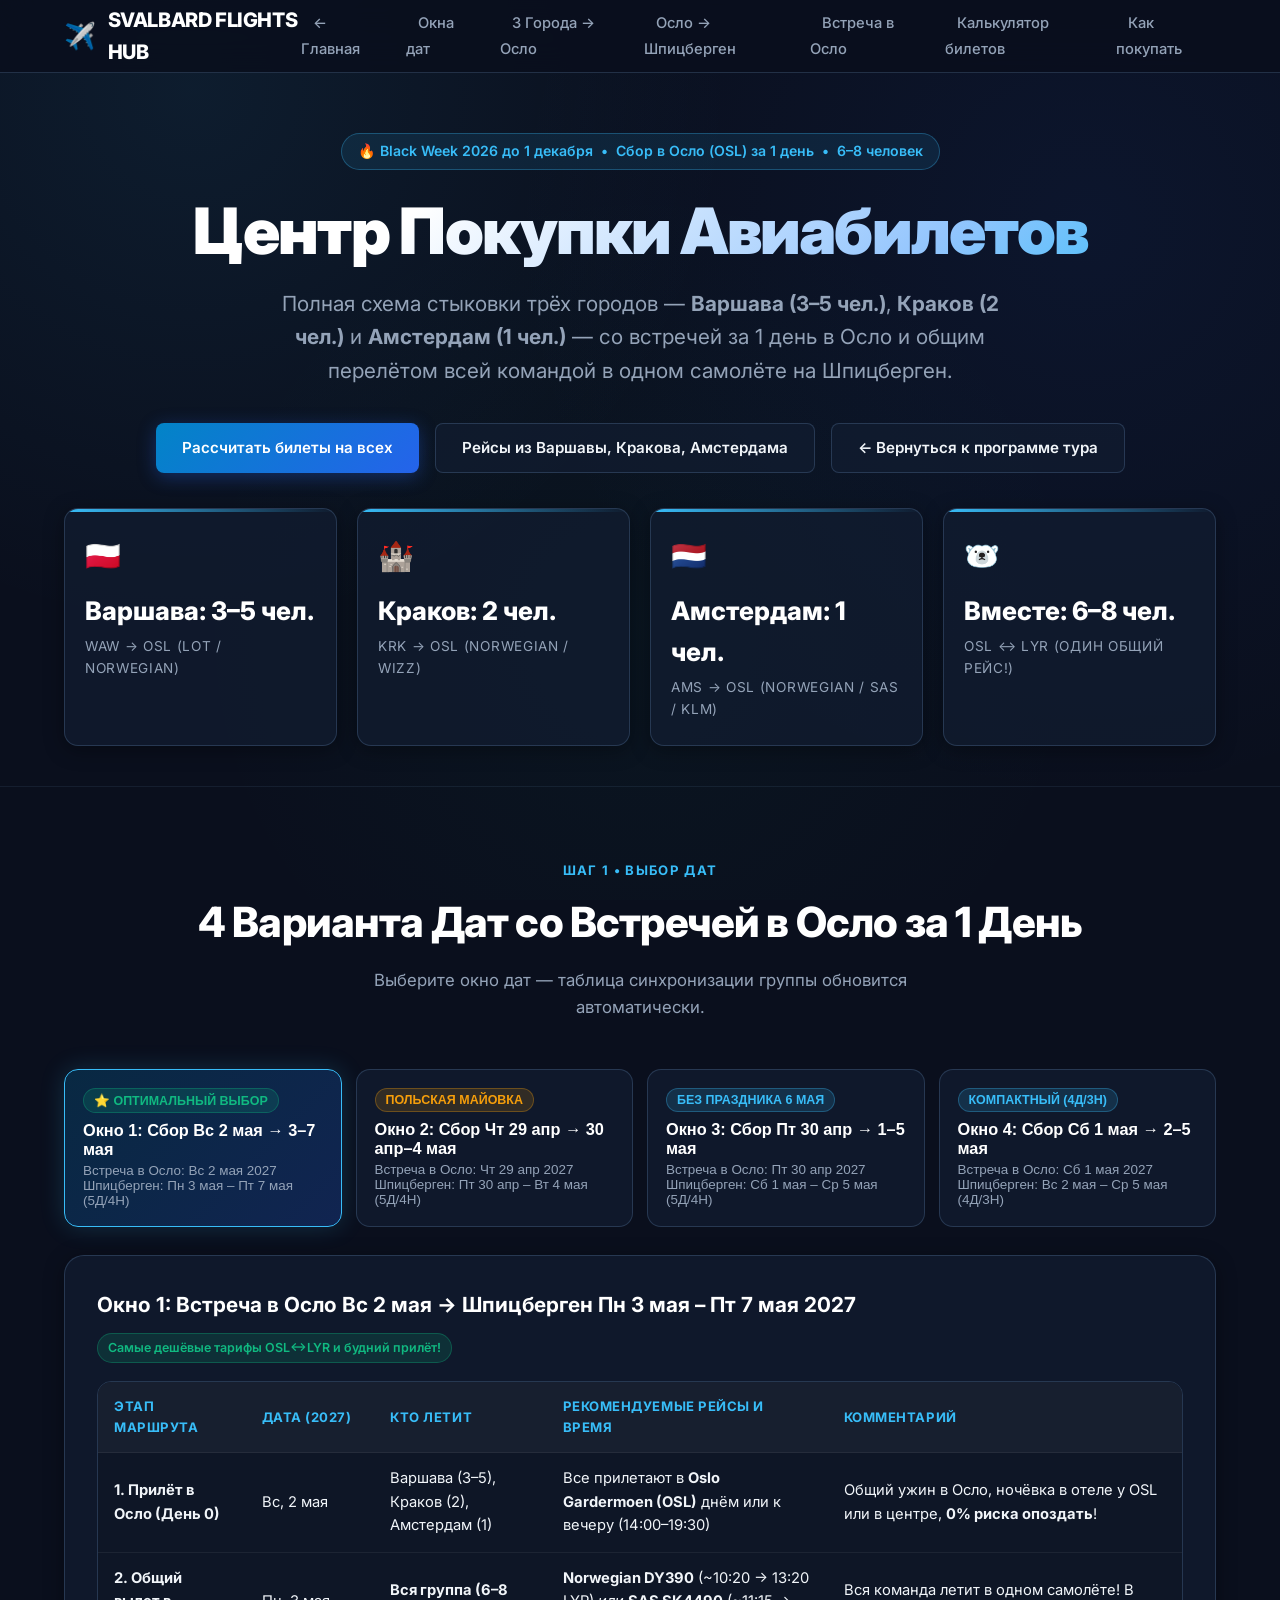
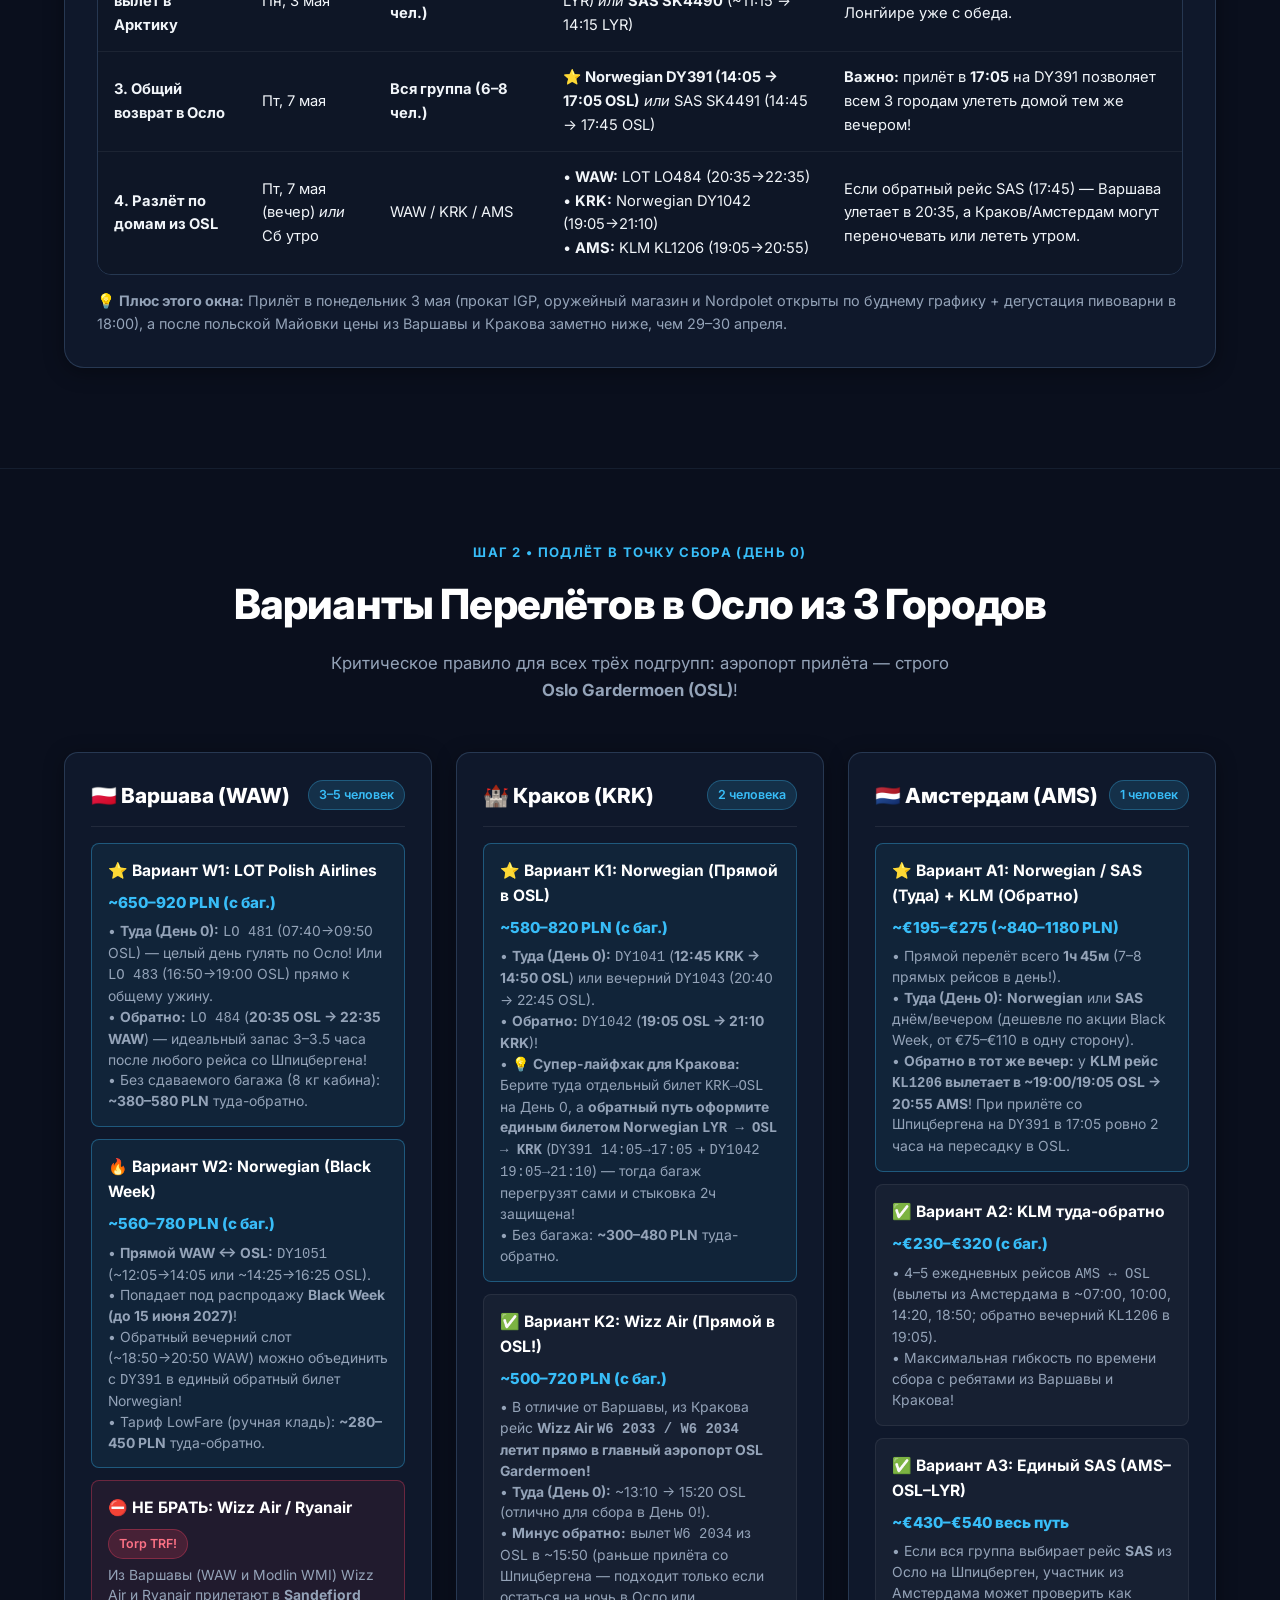
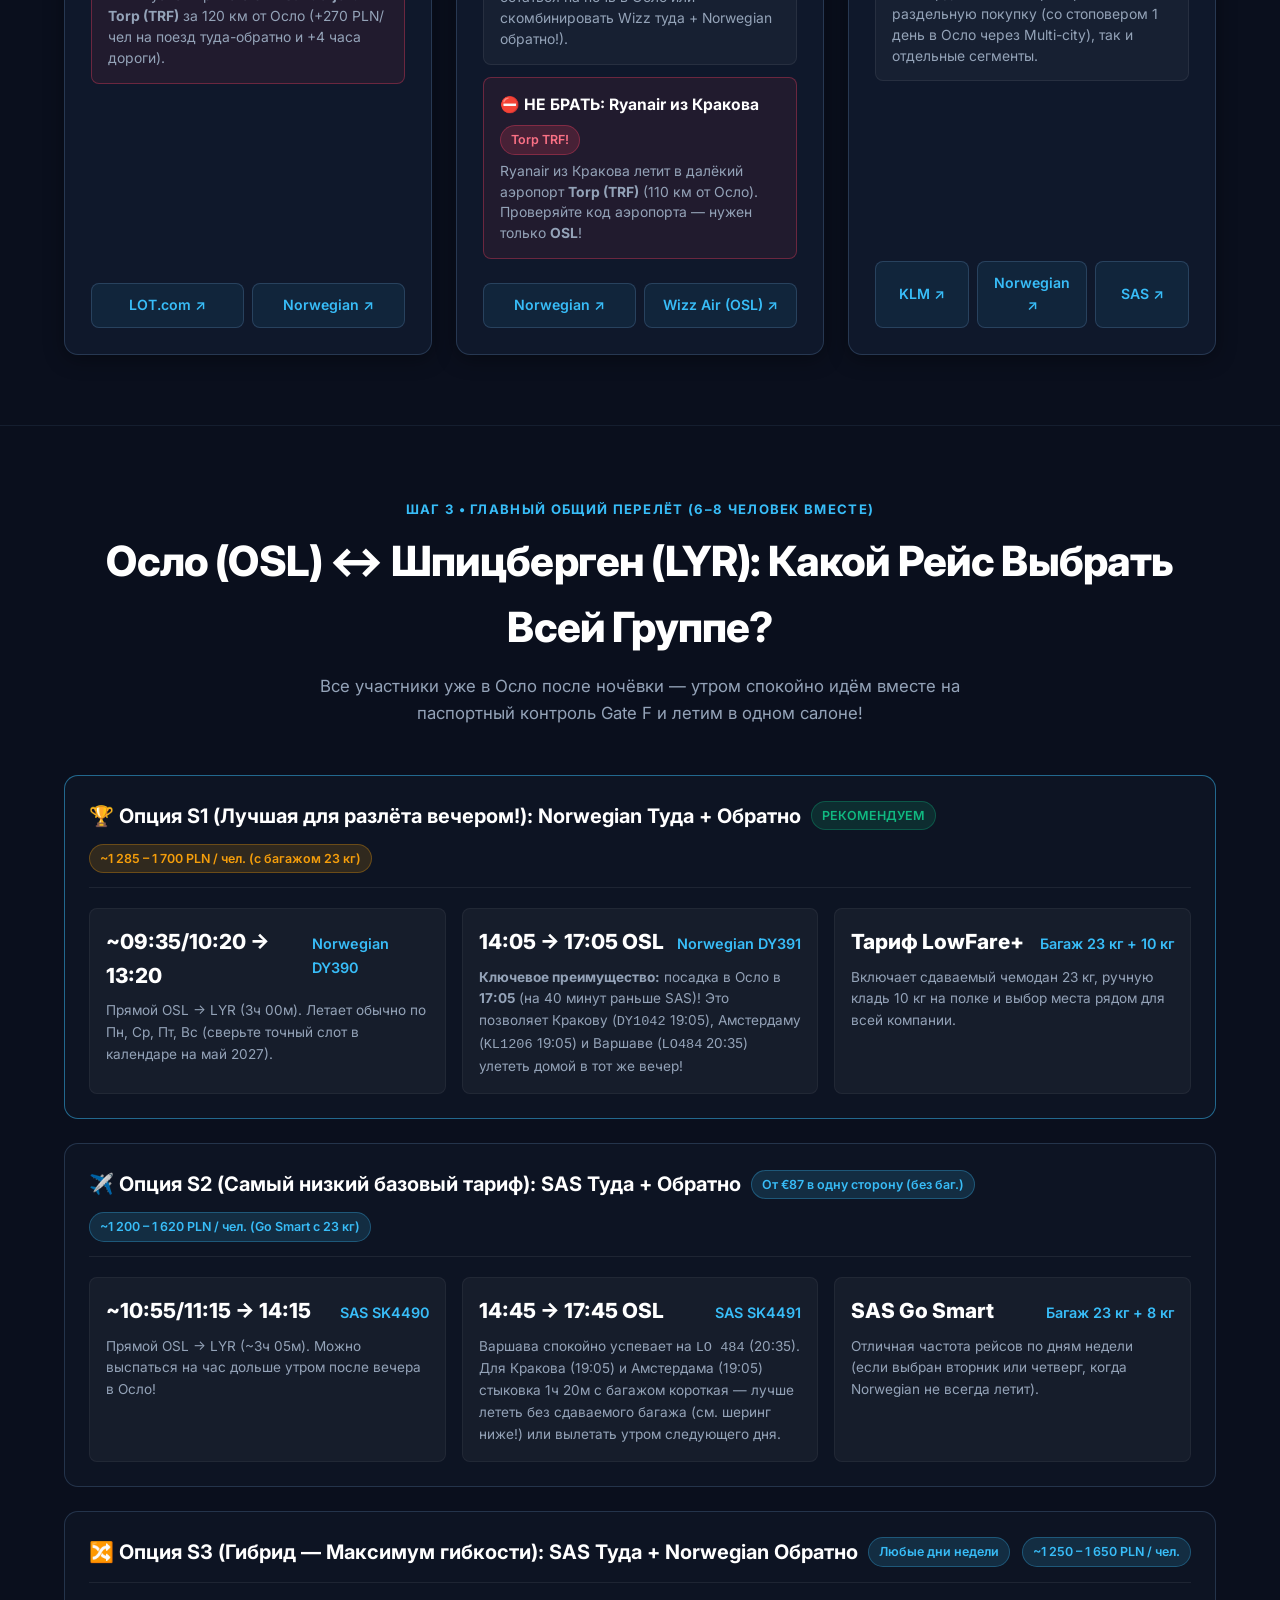
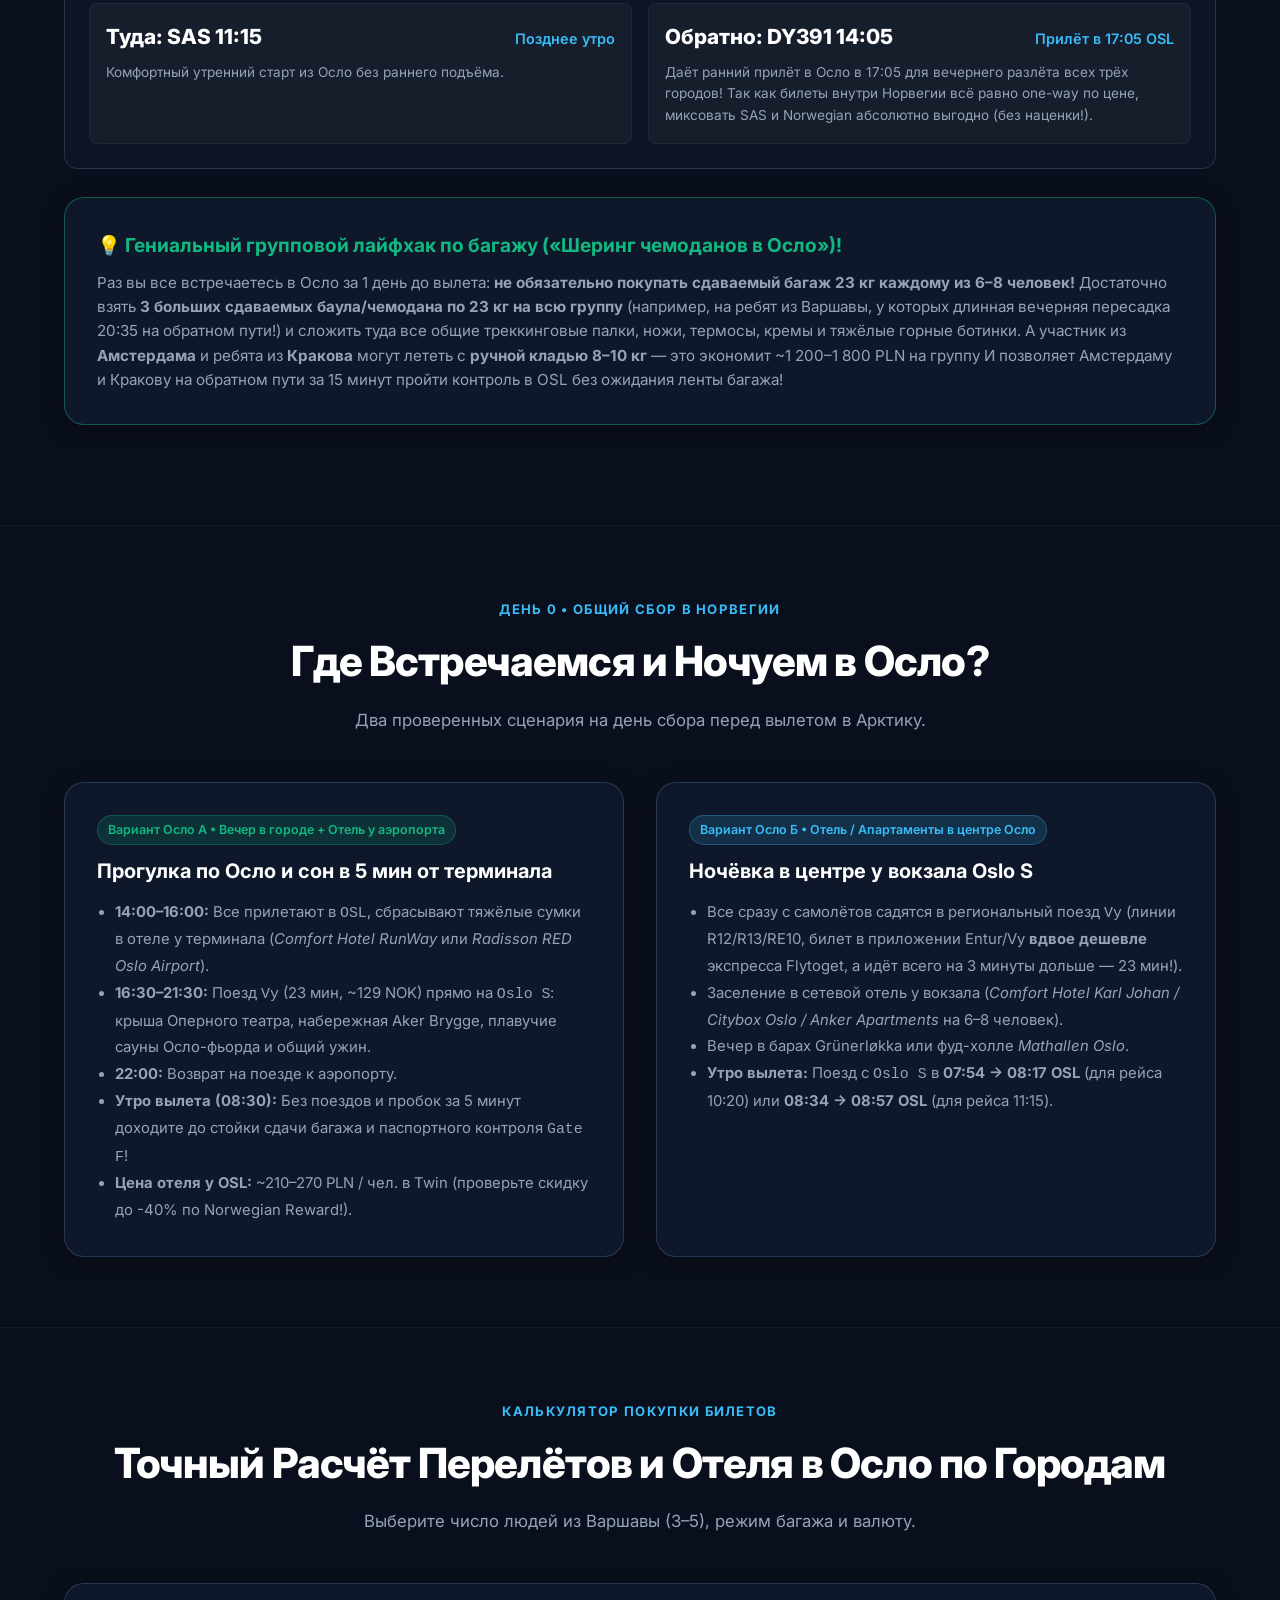
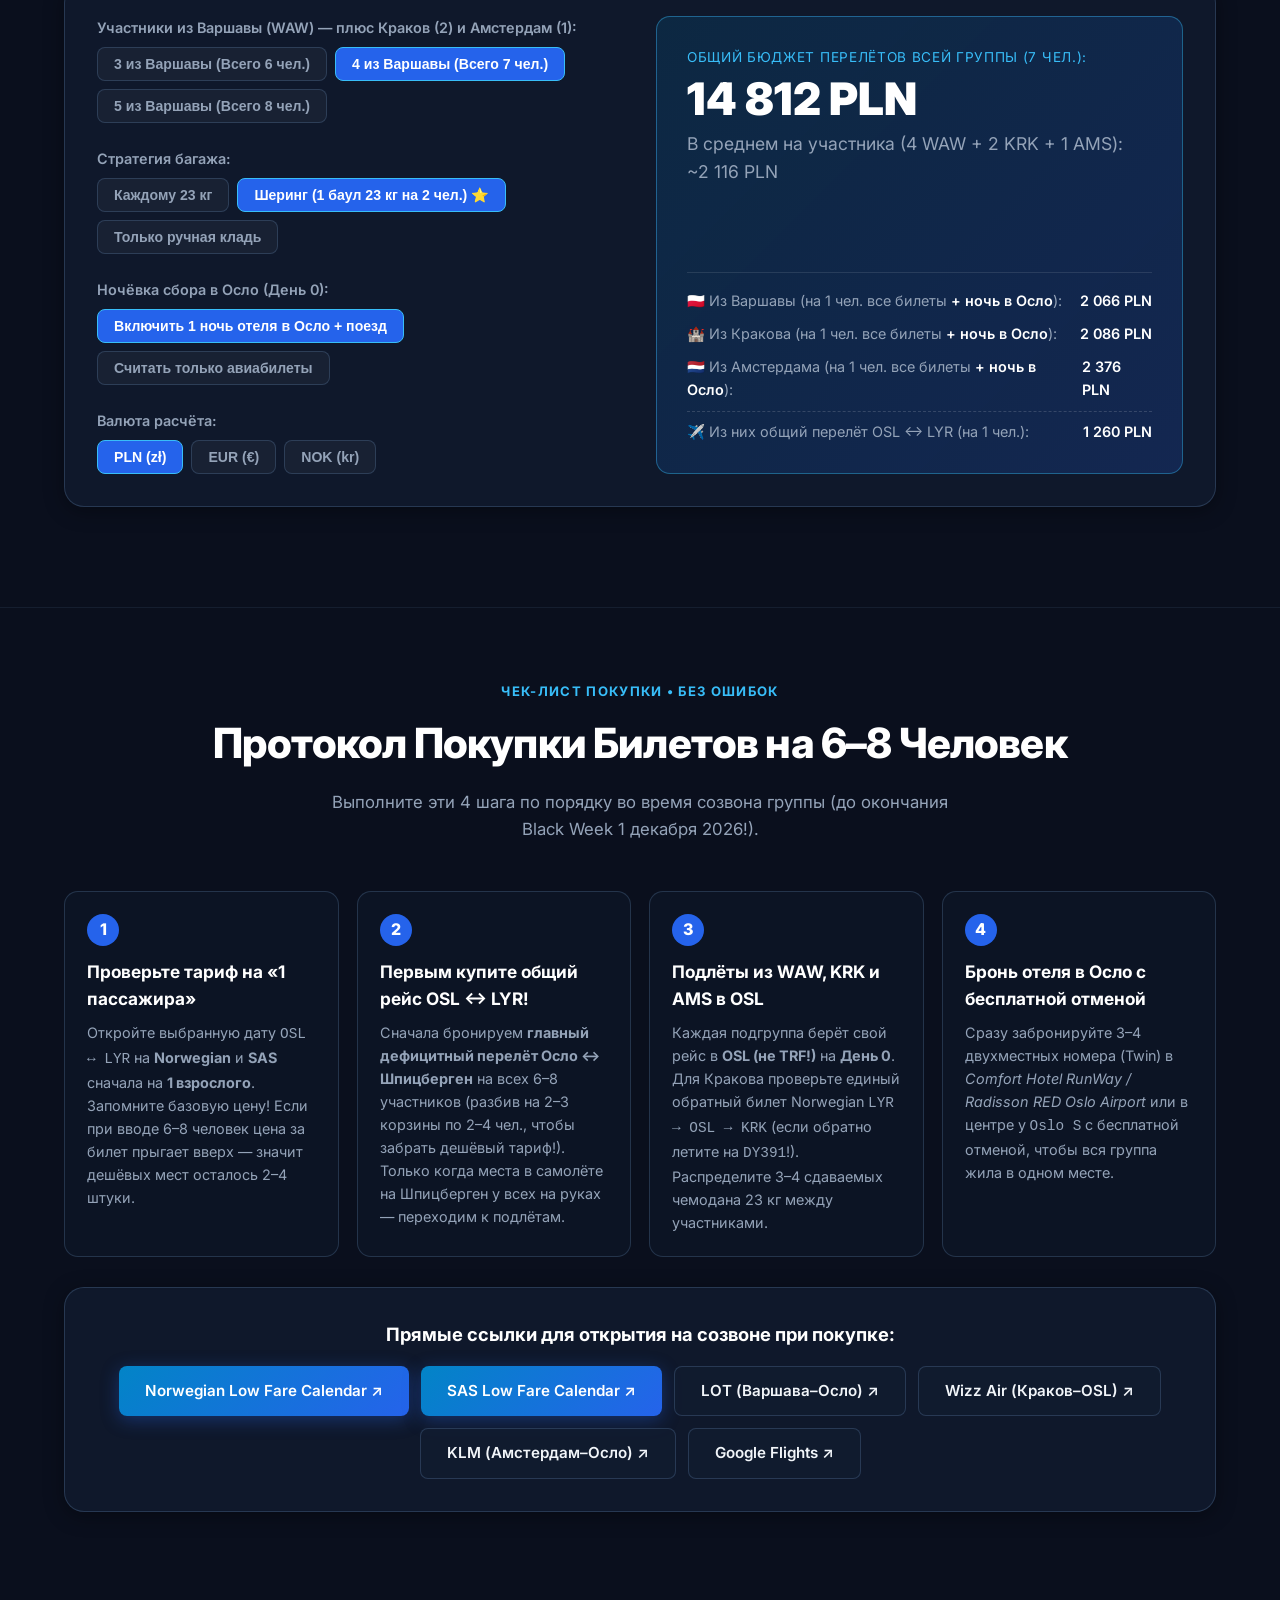
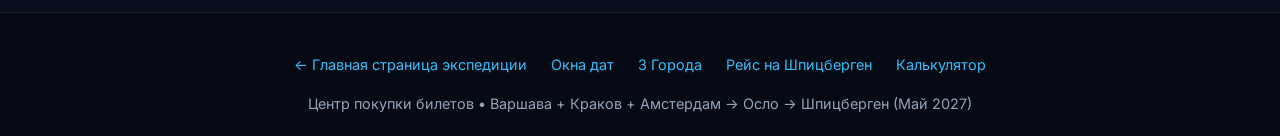
==== flights.html @ a1d251ab "feat: create dedicated flights.html booking hub for WAW (3-5), KRK (2), AMS (1) meeting in Oslo 1 da" ====
<!DOCTYPE html>
<html lang="ru">
<head>
  <meta charset="UTF-8">
  <meta name="viewport" content="width=device-width, initial-scale=1.0">
  <title>Покупка Авиабилетов: Варшава + Краков + Амстердам → Осло → Шпицберген</title>
  <meta name="description" content="Полный центр покупки авиабилетов на Шпицберген: стыковка группы из Варшавы (3–5 чел.), Кракова (2 чел.) и Амстердама (1 чел.) в Осло за 1 день до общего вылета в Лонгйир.">
  <link rel="stylesheet" href="styles.css">
  <link rel="preconnect" href="https://fonts.googleapis.com">
  <link rel="preconnect" href="https://fonts.gstatic.com" crossorigin>
  <link href="https://fonts.googleapis.com/css2?family=Inter:wght@400;500;600;700;800;900&display=swap" rel="stylesheet">
  <style>
    .hub-grid-3 {
      display: grid;
      grid-template-columns: repeat(auto-fit, minmax(330px, 1fr));
      gap: 24px;
    }
    .city-card {
      background: var(--bg-card);
      border: 1px solid var(--border-glass);
      border-radius: var(--radius-md);
      padding: 26px;
      display: flex;
      flex-direction: column;
      justify-content: space-between;
      box-shadow: var(--shadow-subtle);
      transition: border-color 0.25s ease, transform 0.25s ease;
    }
    .city-card:hover {
      border-color: var(--border-accent);
      transform: translateY(-3px);
    }
    .city-header {
      display: flex;
      justify-content: space-between;
      align-items: center;
      gap: 10px;
      margin-bottom: 16px;
      padding-bottom: 14px;
      border-bottom: 1px solid rgba(255, 255, 255, 0.08);
    }
    .city-name {
      font-size: 1.3rem;
      font-weight: 800;
      color: #fff;
      display: flex;
      align-items: center;
      gap: 8px;
    }
    .option-box {
      background: rgba(255, 255, 255, 0.035);
      border: 1px solid rgba(255, 255, 255, 0.07);
      border-radius: var(--radius-sm);
      padding: 14px 16px;
      margin-bottom: 12px;
    }
    .option-box.recommended {
      background: rgba(56, 189, 248, 0.07);
      border-color: rgba(56, 189, 248, 0.35);
    }
    .option-box.danger {
      background: rgba(244, 63, 94, 0.08);
      border-color: rgba(244, 63, 94, 0.35);
    }
    .option-top {
      display: flex;
      justify-content: space-between;
      align-items: center;
      gap: 8px;
      margin-bottom: 6px;
      flex-wrap: wrap;
    }
    .option-airline {
      font-weight: 700;
      color: #fff;
      font-size: 0.98rem;
    }
    .option-price {
      font-weight: 800;
      color: var(--accent-cyan);
      font-size: 0.95rem;
    }
    .option-details {
      font-size: 0.87rem;
      color: var(--text-muted);
      line-height: 1.5;
    }
    .window-tabs {
      display: grid;
      grid-template-columns: repeat(auto-fit, minmax(240px, 1fr));
      gap: 14px;
      margin-bottom: 28px;
    }
    .window-tab {
      background: var(--bg-card);
      border: 1px solid var(--border-glass);
      border-radius: var(--radius-md);
      padding: 18px;
      cursor: pointer;
      text-align: left;
      color: var(--text-main);
      transition: all 0.2s ease;
    }
    .window-tab:hover {
      border-color: var(--border-accent);
    }
    .window-tab.active {
      background: linear-gradient(135deg, rgba(2, 132, 199, 0.22), rgba(37, 99, 235, 0.25));
      border-color: var(--accent-cyan);
      box-shadow: 0 0 25px rgba(56, 189, 248, 0.18);
    }
    .window-tab-title {
      font-weight: 800;
      font-size: 1.02rem;
      color: #fff;
      margin-bottom: 4px;
    }
    .window-tab-sub {
      font-size: 0.84rem;
      color: var(--text-muted);
    }
    .matrix-table-wrap {
      overflow-x: auto;
      border-radius: var(--radius-md);
      border: 1px solid var(--border-glass);
    }
    table.matrix-table {
      width: 100%;
      border-collapse: collapse;
      background: rgba(14, 22, 38, 0.88);
      font-size: 0.92rem;
    }
    table.matrix-table th, table.matrix-table td {
      padding: 14px 16px;
      text-align: left;
      border-bottom: 1px solid rgba(255, 255, 255, 0.06);
    }
    table.matrix-table th {
      background: rgba(255, 255, 255, 0.04);
      color: var(--accent-cyan);
      font-weight: 700;
      font-size: 0.82rem;
      text-transform: uppercase;
      letter-spacing: 0.04em;
    }
    table.matrix-table tr:last-child td {
      border-bottom: none;
    }
    .step-protocol-grid {
      display: grid;
      grid-template-columns: repeat(auto-fit, minmax(250px, 1fr));
      gap: 18px;
    }
    .protocol-card {
      background: rgba(14, 22, 38, 0.85);
      border: 1px solid var(--border-glass);
      border-radius: var(--radius-md);
      padding: 22px;
      position: relative;
    }
    .protocol-num {
      display: inline-flex;
      align-items: center;
      justify-content: center;
      width: 32px;
      height: 32px;
      border-radius: 50%;
      background: var(--accent-blue);
      color: #fff;
      font-weight: 800;
      margin-bottom: 12px;
    }
    .badge-danger {
      background: rgba(244, 63, 94, 0.18);
      color: #fb7185;
      border: 1px solid rgba(244, 63, 94, 0.35);
    }
  </style>
</head>
<body>

  <!-- Header -->
  <header class="header">
    <div class="container nav-container">
      <a href="index.html" class="brand-logo">
        <span class="brand-icon">✈️</span>
        <span>SVALBARD FLIGHTS HUB</span>
      </a>
      <button class="nav-btn-mobile" id="mobileMenuBtn" aria-label="Открыть меню">☰</button>
      <nav>
        <ul class="nav-menu" id="navMenu">
          <li><a href="index.html" class="nav-link">← Главная</a></li>
          <li><a href="#windows" class="nav-link">Окна дат</a></li>
          <li><a href="#cities" class="nav-link">3 Города → Осло</a></li>
          <li><a href="#svalbard-leg" class="nav-link">Осло → Шпицберген</a></li>
          <li><a href="#oslo-meetup" class="nav-link">Встреча в Осло</a></li>
          <li><a href="#flight-calc" class="nav-link">Калькулятор билетов</a></li>
          <li><a href="#protocol" class="nav-link">Как покупать</a></li>
        </ul>
      </nav>
    </div>
  </header>

  <!-- Hero -->
  <section class="hero" style="padding: 60px 0 40px;">
    <div class="container">
      <div class="hero-badge">
        <span>🔥 Black Week 2026 до 1 декабря</span>
        <span>•</span>
        <span>Сбор в Осло (OSL) за 1 день</span>
        <span>•</span>
        <span>6–8 человек</span>
      </div>
      <h1>Центр Покупки Авиабилетов</h1>
      <p class="hero-subtitle">
        Полная схема стыковки трёх городов — <strong>Варшава (3–5 чел.)</strong>, <strong>Краков (2 чел.)</strong> и <strong>Амстердам (1 чел.)</strong> — со встречей за 1 день в Осло и общим перелётом всей командой в одном самолёте на Шпицберген.
      </p>
      <div class="hero-actions" style="margin-bottom: 35px;">
        <a href="#flight-calc" class="btn btn-primary">Рассчитать билеты на всех</a>
        <a href="#cities" class="btn btn-secondary">Рейсы из Варшавы, Кракова, Амстердама</a>
        <a href="index.html" class="btn btn-secondary">← Вернуться к программе тура</a>
      </div>

      <!-- KPI Summary -->
      <div class="kpi-grid">
        <div class="kpi-card">
          <div class="kpi-icon">🇵🇱</div>
          <div class="kpi-value">Варшава: 3–5 чел.</div>
          <div class="kpi-label">WAW → OSL (LOT / Norwegian)</div>
        </div>
        <div class="kpi-card">
          <div class="kpi-icon">🏰</div>
          <div class="kpi-value">Краков: 2 чел.</div>
          <div class="kpi-label">KRK → OSL (Norwegian / Wizz)</div>
        </div>
        <div class="kpi-card">
          <div class="kpi-icon">🇳🇱</div>
          <div class="kpi-value">Амстердам: 1 чел.</div>
          <div class="kpi-label">AMS → OSL (Norwegian / SAS / KLM)</div>
        </div>
        <div class="kpi-card">
          <div class="kpi-icon">🐻‍❄️</div>
          <div class="kpi-value">Вместе: 6–8 чел.</div>
          <div class="kpi-label">OSL ↔ LYR (Один общий рейс!)</div>
        </div>
      </div>
    </div>
  </section>

  <!-- Section 1: Date Windows -->
  <section class="section" id="windows">
    <div class="container">
      <div class="section-header">
        <span class="section-tag">Шаг 1 • Выбор дат</span>
        <h2 class="section-title">4 Варианта Дат со Встречей в Осло за 1 День</h2>
        <p class="section-desc">Выберите окно дат — таблица синхронизации группы обновится автоматически.</p>
      </div>

      <div class="window-tabs" id="windowTabs">
        <button class="window-tab active" data-window="w1">
          <div class="badge badge-success" style="margin-bottom: 8px;">⭐ ОПТИМАЛЬНЫЙ ВЫБОР</div>
          <div class="window-tab-title">Окно 1: Сбор Вс 2 мая → 3–7 мая</div>
          <div class="window-tab-sub">Встреча в Осло: Вс 2 мая 2027<br>Шпицберген: Пн 3 мая – Пт 7 мая (5Д/4Н)</div>
        </button>

        <button class="window-tab" data-window="w2">
          <div class="badge badge-warning" style="margin-bottom: 8px;">ПОЛЬСКАЯ МАЙОВКА</div>
          <div class="window-tab-title">Окно 2: Сбор Чт 29 апр → 30 апр–4 мая</div>
          <div class="window-tab-sub">Встреча в Осло: Чт 29 апр 2027<br>Шпицберген: Пт 30 апр – Вт 4 мая (5Д/4Н)</div>
        </button>

        <button class="window-tab" data-window="w3">
          <div class="badge badge-info" style="margin-bottom: 8px;">БЕЗ ПРАЗДНИКА 6 МАЯ</div>
          <div class="window-tab-title">Окно 3: Сбор Пт 30 апр → 1–5 мая</div>
          <div class="window-tab-sub">Встреча в Осло: Пт 30 апр 2027<br>Шпицберген: Сб 1 мая – Ср 5 мая (5Д/4Н)</div>
        </button>

        <button class="window-tab" data-window="w4">
          <div class="badge badge-info" style="margin-bottom: 8px;">КОМПАКТНЫЙ (4Д/3Н)</div>
          <div class="window-tab-title">Окно 4: Сбор Сб 1 мая → 2–5 мая</div>
          <div class="window-tab-sub">Встреча в Осло: Сб 1 мая 2027<br>Шпицберген: Вс 2 мая – Ср 5 мая (4Д/3Н)</div>
        </button>
      </div>

      <!-- Dynamic Timeline Banner -->
      <div class="glass-panel" id="windowSummaryPanel">
        <div style="display: flex; justify-content: space-between; align-items: center; flex-wrap: wrap; gap: 12px; margin-bottom: 18px;">
          <h3 id="winTitle" style="font-size: 1.3rem; color: #fff;">Окно 1: Встреча в Осло Вс 2 мая → Шпицберген Пн 3 мая – Пт 7 мая 2027</h3>
          <span class="badge badge-success" id="winBadge">Самые дешёвые тарифы OSL↔LYR и будний прилёт!</span>
        </div>
        <div class="matrix-table-wrap">
          <table class="matrix-table">
            <thead>
              <tr>
                <th>Этап маршрута</th>
                <th>Дата (2027)</th>
                <th>Кто летит</th>
                <th>Рекомендуемые рейсы и время</th>
                <th>Комментарий</th>
              </tr>
            </thead>
            <tbody id="winTableBody">
              <tr>
                <td><strong>1. Прилёт в Осло (День 0)</strong></td>
                <td id="tdDay0">Вс, 2 мая</td>
                <td>Варшава (3–5), Краков (2), Амстердам (1)</td>
                <td>Все прилетают в <strong>Oslo Gardermoen (OSL)</strong> днём или к вечеру (14:00–19:30)</td>
                <td>Общий ужин в Осло, ночёвка в отеле у OSL или в центре, <strong>0% риска опоздать</strong>!</td>
              </tr>
              <tr>
                <td><strong>2. Общий вылет в Арктику</strong></td>
                <td id="tdOut">Пн, 3 мая</td>
                <td><strong>Вся группа (6–8 чел.)</strong></td>
                <td><strong>Norwegian DY390</strong> (~10:20 → 13:20 LYR) <em>или</em> <strong>SAS SK4490</strong> (~11:15 → 14:15 LYR)</td>
                <td>Вся команда летит в одном самолёте! В Лонгйире уже с обеда.</td>
              </tr>
              <tr>
                <td><strong>3. Общий возврат в Осло</strong></td>
                <td id="tdBack">Пт, 7 мая</td>
                <td><strong>Вся группа (6–8 чел.)</strong></td>
                <td>⭐ <strong>Norwegian DY391 (14:05 → 17:05 OSL)</strong> <em>или</em> SAS SK4491 (14:45 → 17:45 OSL)</td>
                <td><strong>Важно:</strong> прилёт в <strong>17:05</strong> на DY391 позволяет всем 3 городам улететь домой тем же вечером!</td>
              </tr>
              <tr>
                <td><strong>4. Разлёт по домам из OSL</strong></td>
                <td id="tdHome">Пт, 7 мая (вечер) <em>или</em> Сб утро</td>
                <td>WAW / KRK / AMS</td>
                <td>• <strong>WAW:</strong> LOT LO484 (20:35→22:35)<br>• <strong>KRK:</strong> Norwegian DY1042 (19:05→21:10)<br>• <strong>AMS:</strong> KLM KL1206 (19:05→20:55)</td>
                <td>Если обратный рейс SAS (17:45) — Варшава улетает в 20:35, а Краков/Амстердам могут переночевать или лететь утром.</td>
              </tr>
            </tbody>
          </table>
        </div>
        <p id="winNote" style="margin-top: 14px; font-size: 0.9rem; color: var(--text-muted);">
          💡 <strong>Плюс этого окна:</strong> Прилёт в понедельник 3 мая (прокат IGP, оружейный магазин и Nordpolet открыты по буднему графику + дегустация пивоварни в 18:00), а после польской Майовки цены из Варшавы и Кракова заметно ниже, чем 29–30 апреля.
        </p>
      </div>
    </div>
  </section>

  <!-- Section 2: Flights From 3 Cities to Oslo -->
  <section class="section" id="cities">
    <div class="container">
      <div class="section-header">
        <span class="section-tag">Шаг 2 • Подлёт в точку сбора (День 0)</span>
        <h2 class="section-title">Варианты Перелётов в Осло из 3 Городов</h2>
        <p class="section-desc">Критическое правило для всех трёх подгрупп: аэропорт прилёта — строго <strong>Oslo Gardermoen (OSL)</strong>!</p>
      </div>

      <div class="hub-grid-3">
        <!-- WARSAW -->
        <div class="city-card">
          <div>
            <div class="city-header">
              <div class="city-name">🇵🇱 Варшава (WAW)</div>
              <span class="badge badge-info">3–5 человек</span>
            </div>

            <div class="option-box recommended">
              <div class="option-top">
                <span class="option-airline">⭐ Вариант W1: LOT Polish Airlines</span>
                <span class="option-price">~650–920 PLN (с баг.)</span>
              </div>
              <div class="option-details">
                • <strong>Туда (День 0):</strong> <code>LO 481</code> (07:40→09:50 OSL) — целый день гулять по Осло! Или <code>LO 483</code> (16:50→19:00 OSL) прямо к общему ужину.<br>
                • <strong>Обратно:</strong> <code>LO 484</code> (<strong>20:35 OSL → 22:35 WAW</strong>) — идеальный запас 3–3.5 часа после любого рейса со Шпицбергена!<br>
                • Без сдаваемого багажа (8 кг кабина): <strong>~380–580 PLN</strong> туда-обратно.
              </div>
            </div>

            <div class="option-box recommended">
              <div class="option-top">
                <span class="option-airline">🔥 Вариант W2: Norwegian (Black Week)</span>
                <span class="option-price">~560–780 PLN (с баг.)</span>
              </div>
              <div class="option-details">
                • <strong>Прямой WAW ↔ OSL:</strong> <code>DY1051</code> (~12:05→14:05 или ~14:25→16:25 OSL).<br>
                • Попадает под распродажу <strong>Black Week (до 15 июня 2027)</strong>!<br>
                • Обратный вечерний слот (~18:50→20:50 WAW) можно объединить с <code>DY391</code> в единый обратный билет Norwegian!<br>
                • Тариф LowFare (ручная кладь): <strong>~280–450 PLN</strong> туда-обратно.
              </div>
            </div>

            <div class="option-box danger">
              <div class="option-top">
                <span class="option-airline">⛔ НЕ БРАТЬ: Wizz Air / Ryanair</span>
                <span class="badge badge-danger">Torp TRF!</span>
              </div>
              <div class="option-details">
                Из Варшавы (WAW и Modlin WMI) Wizz Air и Ryanair прилетают в <strong>Sandefjord Torp (TRF)</strong> за 120 км от Осло (+270 PLN/чел на поезд туда-обратно и +4 часа дороги).
              </div>
            </div>
          </div>

          <div style="display: flex; gap: 8px; flex-wrap: wrap; margin-top: 12px;">
            <a href="https://www.lot.com" target="_blank" rel="noopener" class="activity-btn" style="flex: 1;">LOT.com ↗</a>
            <a href="https://www.norwegian.com" target="_blank" rel="noopener" class="activity-btn" style="flex: 1;">Norwegian ↗</a>
          </div>
        </div>

        <!-- KRAKOW -->
        <div class="city-card">
          <div>
            <div class="city-header">
              <div class="city-name">🏰 Краков (KRK)</div>
              <span class="badge badge-info">2 человека</span>
            </div>

            <div class="option-box recommended">
              <div class="option-top">
                <span class="option-airline">⭐ Вариант K1: Norwegian (Прямой в OSL)</span>
                <span class="option-price">~580–820 PLN (с баг.)</span>
              </div>
              <div class="option-details">
                • <strong>Туда (День 0):</strong> <code>DY1041</code> (<strong>12:45 KRK → 14:50 OSL</strong>) или вечерний <code>DY1043</code> (20:40 → 22:45 OSL).<br>
                • <strong>Обратно:</strong> <code>DY1042</code> (<strong>19:05 OSL → 21:10 KRK</strong>)!<br>
                • 💡 <strong>Супер-лайфхак для Кракова:</strong> Берите туда отдельный билет <code>KRK→OSL</code> на День 0, а <strong>обратный путь оформите единым билетом Norwegian <code>LYR → OSL → KRK</code></strong> (<code>DY391 14:05→17:05</code> + <code>DY1042 19:05→21:10</code>) — тогда багаж перегрузят сами и стыковка 2ч защищена!<br>
                • Без багажа: <strong>~300–480 PLN</strong> туда-обратно.
              </div>
            </div>

            <div class="option-box">
              <div class="option-top">
                <span class="option-airline">✅ Вариант K2: Wizz Air (Прямой в OSL!)</span>
                <span class="option-price">~500–720 PLN (с баг.)</span>
              </div>
              <div class="option-details">
                • В отличие от Варшавы, из Кракова рейс <strong>Wizz Air <code>W6 2033 / W6 2034</code> летит прямо в главный аэропорт OSL Gardermoen!</strong><br>
                • <strong>Туда (День 0):</strong> ~13:10 → 15:20 OSL (отлично для сбора в День 0!).<br>
                • <strong>Минус обратно:</strong> вылет <code>W6 2034</code> из OSL в ~15:50 (раньше прилёта со Шпицбергена — подходит только если остаться на ночь в Осло или скомбинировать Wizz туда + Norwegian обратно!).
              </div>
            </div>

            <div class="option-box danger">
              <div class="option-top">
                <span class="option-airline">⛔ НЕ БРАТЬ: Ryanair из Кракова</span>
                <span class="badge badge-danger">Torp TRF!</span>
              </div>
              <div class="option-details">
                Ryanair из Кракова летит в далёкий аэропорт <strong>Torp (TRF)</strong> (110 км от Осло). Проверяйте код аэропорта — нужен только <strong>OSL</strong>!
              </div>
            </div>
          </div>

          <div style="display: flex; gap: 8px; flex-wrap: wrap; margin-top: 12px;">
            <a href="https://www.norwegian.com" target="_blank" rel="noopener" class="activity-btn" style="flex: 1;">Norwegian ↗</a>
            <a href="https://www.wizzair.com" target="_blank" rel="noopener" class="activity-btn" style="flex: 1;">Wizz Air (OSL) ↗</a>
          </div>
        </div>

        <!-- AMSTERDAM -->
        <div class="city-card">
          <div>
            <div class="city-header">
              <div class="city-name">🇳🇱 Амстердам (AMS)</div>
              <span class="badge badge-info">1 человек</span>
            </div>

            <div class="option-box recommended">
              <div class="option-top">
                <span class="option-airline">⭐ Вариант A1: Norwegian / SAS (Туда) + KLM (Обратно)</span>
                <span class="option-price">~€195–€275 (~840–1180 PLN)</span>
              </div>
              <div class="option-details">
                • Прямой перелёт всего <strong>1ч 45м</strong> (7–8 прямых рейсов в день!).<br>
                • <strong>Туда (День 0):</strong> <strong>Norwegian</strong> или <strong>SAS</strong> днём/вечером (дешевле по акции Black Week, от €75–€110 в одну сторону).<br>
                • <strong>Обратно в тот же вечер:</strong> у <strong>KLM рейс <code>KL1206</code> вылетает в ~19:00/19:05 OSL → 20:55 AMS</strong>! При прилёте со Шпицбергена на <code>DY391</code> в 17:05 ровно 2 часа на пересадку в OSL.
              </div>
            </div>

            <div class="option-box">
              <div class="option-top">
                <span class="option-airline">✅ Вариант A2: KLM туда-обратно</span>
                <span class="option-price">~€230–€320 (с баг.)</span>
              </div>
              <div class="option-details">
                • 4–5 ежедневных рейсов <code>AMS ↔ OSL</code> (вылеты из Амстердама в ~07:00, 10:00, 14:20, 18:50; обратно вечерний <code>KL1206</code> в 19:05).<br>
                • Максимальная гибкость по времени сбора с ребятами из Варшавы и Кракова!
              </div>
            </div>

            <div class="option-box">
              <div class="option-top">
                <span class="option-airline">✅ Вариант A3: Единый SAS (AMS–OSL–LYR)</span>
                <span class="option-price">~€430–€540 весь путь</span>
              </div>
              <div class="option-details">
                • Если вся группа выбирает рейс <strong>SAS</strong> из Осло на Шпицберген, участник из Амстердама может проверить как раздельную покупку (со стоповером 1 день в Осло через Multi-city), так и отдельные сегменты.
              </div>
            </div>
          </div>

          <div style="display: flex; gap: 8px; flex-wrap: wrap; margin-top: 12px;">
            <a href="https://www.klm.com" target="_blank" rel="noopener" class="activity-btn" style="flex: 1;">KLM ↗</a>
            <a href="https://www.norwegian.com" target="_blank" rel="noopener" class="activity-btn" style="flex: 1;">Norwegian ↗</a>
            <a href="https://www.flysas.com" target="_blank" rel="noopener" class="activity-btn" style="flex: 1;">SAS ↗</a>
          </div>
        </div>
      </div>
    </div>
  </section>

  <!-- Section 3: Common Flight OSL <-> LYR -->
  <section class="section" id="svalbard-leg">
    <div class="container">
      <div class="section-header">
        <span class="section-tag">Шаг 3 • Главный общий перелёт (6–8 человек вместе)</span>
        <h2 class="section-title">Осло (OSL) ↔ Шпицберген (LYR): Какой Рейс Выбрать Всей Группе?</h2>
        <p class="section-desc">Все участники уже в Осло после ночёвки — утром спокойно идём вместе на паспортный контроль Gate F и летим в одном салоне!</p>
      </div>

      <div class="flight-timeline">
        <!-- Combo 1: All Norwegian -->
        <div class="flight-route-card" style="border-color: rgba(56, 189, 248, 0.5);">
          <div class="route-header">
            <div class="route-title">
              <span>🏆 Опция S1 (Лучшая для разлёта вечером!): Norwegian Туда + Обратно</span>
              <span class="badge badge-success">РЕКОМЕНДУЕМ</span>
            </div>
            <span class="badge badge-warning">~1 285 – 1 700 PLN / чел. (с багажом 23 кг)</span>
          </div>
          <div class="flight-legs">
            <div class="flight-leg">
              <div class="flight-time-row">
                <span class="flight-time">~09:35/10:20 → 13:20</span>
                <span class="flight-carrier">Norwegian DY390</span>
              </div>
              <div class="flight-airport">Прямой OSL → LYR (3ч 00м). Летает обычно по Пн, Ср, Пт, Вс (сверьте точный слот в календаре на май 2027).</div>
            </div>
            <div class="flight-leg">
              <div class="flight-time-row">
                <span class="flight-time">14:05 → 17:05 OSL</span>
                <span class="flight-carrier">Norwegian DY391</span>
              </div>
              <div class="flight-airport"><strong>Ключевое преимущество:</strong> посадка в Осло в <strong>17:05</strong> (на 40 минут раньше SAS)! Это позволяет Кракову (<code>DY1042</code> 19:05), Амстердаму (<code>KL1206</code> 19:05) и Варшаве (<code>LO484</code> 20:35) улететь домой в тот же вечер!</div>
            </div>
            <div class="flight-leg">
              <div class="flight-time-row">
                <span class="flight-time">Тариф LowFare+</span>
                <span class="flight-carrier">Багаж 23 кг + 10 кг</span>
              </div>
              <div class="flight-airport">Включает сдаваемый чемодан 23 кг, ручную кладь 10 кг на полке и выбор места рядом для всей компании.</div>
            </div>
          </div>
        </div>

        <!-- Combo 2: All SAS -->
        <div class="flight-route-card">
          <div class="route-header">
            <div class="route-title">
              <span>✈️ Опция S2 (Самый низкий базовый тариф): SAS Туда + Обратно</span>
              <span class="badge badge-info">От €87 в одну сторону (без баг.)</span>
            </div>
            <span class="badge badge-info">~1 200 – 1 620 PLN / чел. (Go Smart с 23 кг)</span>
          </div>
          <div class="flight-legs">
            <div class="flight-leg">
              <div class="flight-time-row">
                <span class="flight-time">~10:55/11:15 → 14:15</span>
                <span class="flight-carrier">SAS SK4490</span>
              </div>
              <div class="flight-airport">Прямой OSL → LYR (~3ч 05м). Можно выспаться на час дольше утром после вечера в Осло!</div>
            </div>
            <div class="flight-leg">
              <div class="flight-time-row">
                <span class="flight-time">14:45 → 17:45 OSL</span>
                <span class="flight-carrier">SAS SK4491</span>
              </div>
              <div class="flight-airport">Варшава спокойно успевает на <code>LO 484</code> (20:35). Для Кракова (19:05) и Амстердама (19:05) стыковка 1ч 20м с багажом короткая — лучше лететь без сдаваемого багажа (см. шеринг ниже!) или вылетать утром следующего дня.</div>
            </div>
            <div class="flight-leg">
              <div class="flight-time-row">
                <span class="flight-time">SAS Go Smart</span>
                <span class="flight-carrier">Багаж 23 кг + 8 кг</span>
              </div>
              <div class="flight-airport">Отличная частота рейсов по дням недели (если выбран вторник или четверг, когда Norwegian не всегда летит).</div>
            </div>
          </div>
        </div>

        <!-- Combo 3: Mix -->
        <div class="flight-route-card">
          <div class="route-header">
            <div class="route-title">
              <span>🔀 Опция S3 (Гибрид — Максимум гибкости): SAS Туда + Norwegian Обратно</span>
              <span class="badge badge-info">Любые дни недели</span>
            </div>
            <span class="badge badge-info">~1 250 – 1 650 PLN / чел.</span>
          </div>
          <div class="flight-legs">
            <div class="flight-leg">
              <div class="flight-time-row">
                <span class="flight-time">Туда: SAS 11:15</span>
                <span class="flight-carrier">Позднее утро</span>
              </div>
              <div class="flight-airport">Комфортный утренний старт из Осло без раннего подъёма.</div>
            </div>
            <div class="flight-leg">
              <div class="flight-time-row">
                <span class="flight-time">Обратно: DY391 14:05</span>
                <span class="flight-carrier">Прилёт в 17:05 OSL</span>
              </div>
              <div class="flight-airport">Даёт ранний прилёт в Осло в 17:05 для вечернего разлёта всех трёх городов! Так как билеты внутри Норвегии всё равно one-way по цене, миксовать SAS и Norwegian абсолютно выгодно (без наценки!).</div>
            </div>
          </div>
        </div>
      </div>

      <!-- Smart Group Baggage Sharing Tip -->
      <div class="glass-panel" style="margin-top: 28px; border-color: rgba(16, 185, 129, 0.4);">
        <h3 style="font-size: 1.2rem; color: var(--accent-emerald); margin-bottom: 10px;">💡 Гениальный групповой лайфхак по багажу («Шеринг чемоданов в Осло»)!</h3>
        <p style="color: var(--text-muted); font-size: 0.95rem;">
          Раз вы все встречаетесь в Осло за 1 день до вылета: <strong>не обязательно покупать сдаваемый багаж 23 кг каждому из 6–8 человек!</strong>
          Достаточно взять <strong>3 больших сдаваемых баула/чемодана по 23 кг на всю группу</strong> (например, на ребят из Варшавы, у которых длинная вечерняя пересадка 20:35 на обратном пути!) и сложить туда все общие треккинговые палки, ножи, термосы, кремы и тяжёлые горные ботинки. А участник из <strong>Амстердама</strong> и ребята из <strong>Кракова</strong> могут лететь с <strong>ручной кладью 8–10 кг</strong> — это экономит ~1 200–1 800 PLN на группу И позволяет Амстердаму и Кракову на обратном пути за 15 минут пройти контроль в OSL без ожидания ленты багажа!
        </p>
      </div>
    </div>
  </section>

  <!-- Section 4: Oslo Meetup Plan (Day 0) -->
  <section class="section" id="oslo-meetup">
    <div class="container">
      <div class="section-header">
        <span class="section-tag">День 0 • Общий сбор в Норвегии</span>
        <h2 class="section-title">Где Встречаемся и Ночуем в Осло?</h2>
        <p class="section-desc">Два проверенных сценария на день сбора перед вылетом в Арктику.</p>
      </div>

      <div class="calc-container">
        <div class="glass-panel" style="margin-bottom: 0;">
          <span class="badge badge-success" style="margin-bottom: 10px;">Вариант Осло А • Вечер в городе + Отель у аэропорта</span>
          <h3 style="color: #fff; font-size: 1.25rem; margin-bottom: 12px;">Прогулка по Осло и сон в 5 мин от терминала</h3>
          <ul style="color: var(--text-muted); margin-left: 18px; line-height: 1.8; font-size: 0.93rem;">
            <li><strong>14:00–16:00:</strong> Все прилетают в <code>OSL</code>, сбрасывают тяжёлые сумки в отеле у терминала (<em>Comfort Hotel RunWay</em> или <em>Radisson RED Oslo Airport</em>).</li>
            <li><strong>16:30–21:30:</strong> Поезд <code>Vy</code> (23 мин, ~129 NOK) прямо на <code>Oslo S</code>: крыша Оперного театра, набережная Aker Brygge, плавучие сауны Осло-фьорда и общий ужин.</li>
            <li><strong>22:00:</strong> Возврат на поезде к аэропорту.</li>
            <li><strong>Утро вылета (08:30):</strong> Без поездов и пробок за 5 минут доходите до стойки сдачи багажа и паспортного контроля <code>Gate F</code>!</li>
            <li><strong>Цена отеля у OSL:</strong> ~210–270 PLN / чел. в Twin (проверьте скидку до -40% по Norwegian Reward!).</li>
          </ul>
        </div>

        <div class="glass-panel" style="margin-bottom: 0;">
          <span class="badge badge-info" style="margin-bottom: 10px;">Вариант Осло Б • Отель / Апартаменты в центре Осло</span>
          <h3 style="color: #fff; font-size: 1.25rem; margin-bottom: 12px;">Ночёвка в центре у вокзала Oslo S</h3>
          <ul style="color: var(--text-muted); margin-left: 18px; line-height: 1.8; font-size: 0.93rem;">
            <li>Все сразу с самолётов садятся в региональный поезд <code>Vy</code> (линии R12/R13/RE10, билет в приложении Entur/Vy <strong>вдвое дешевле</strong> экспресса Flytoget, а идёт всего на 3 минуты дольше — 23 мин!).</li>
            <li>Заселение в сетевой отель у вокзала (<em>Comfort Hotel Karl Johan / Citybox Oslo / Anker Apartments</em> на 6–8 человек).</li>
            <li>Вечер в барах Grünerløkka или фуд-холле <em>Mathallen Oslo</em>.</li>
            <li><strong>Утро вылета:</strong> Поезд с <code>Oslo S</code> в <strong>07:54 → 08:17 OSL</strong> (для рейса 10:20) или <strong>08:34 → 08:57 OSL</strong> (для рейса 11:15).</li>
          </ul>
        </div>
      </div>
    </div>
  </section>

  <!-- Section 5: Interactive Multi-City Ticket Calculator -->
  <section class="section" id="flight-calc">
    <div class="container">
      <div class="section-header">
        <span class="section-tag">Калькулятор покупки билетов</span>
        <h2 class="section-title">Точный Расчёт Перелётов и Отеля в Осло по Городам</h2>
        <p class="section-desc">Выберите число людей из Варшавы (3–5), режим багажа и валюту.</p>
      </div>

      <div class="glass-panel">
        <div class="calc-container">
          <div class="calc-controls">
            <div class="control-group">
              <label class="control-label">Участники из Варшавы (WAW) — плюс Краков (2) и Амстердам (1):</label>
              <div class="btn-group" id="wawCountGroup">
                <button class="btn-toggle" data-waw="3">3 из Варшавы (Всего 6 чел.)</button>
                <button class="btn-toggle active" data-waw="4">4 из Варшавы (Всего 7 чел.)</button>
                <button class="btn-toggle" data-waw="5">5 из Варшавы (Всего 8 чел.)</button>
              </div>
            </div>

            <div class="control-group">
              <label class="control-label">Стратегия багажа:</label>
              <div class="btn-group" id="bagModeGroup">
                <button class="btn-toggle" data-bag="all">Каждому 23 кг</button>
                <button class="btn-toggle active" data-bag="shared">Шеринг (1 баул 23 кг на 2 чел.) ⭐</button>
                <button class="btn-toggle" data-bag="light">Только ручная кладь</button>
              </div>
            </div>

            <div class="control-group">
              <label class="control-label">Ночёвка сбора в Осло (День 0):</label>
              <div class="btn-group" id="osloStayGroup">
                <button class="btn-toggle active" data-oslo="yes">Включить 1 ночь отеля в Осло + поезд</button>
                <button class="btn-toggle" data-oslo="no">Считать только авиабилеты</button>
              </div>
            </div>

            <div class="control-group">
              <label class="control-label">Валюта расчёта:</label>
              <div class="btn-group" id="fcCurrGroup">
                <button class="btn-toggle active" data-fccurr="PLN">PLN (zł)</button>
                <button class="btn-toggle" data-fccurr="EUR">EUR (€)</button>
                <button class="btn-toggle" data-fccurr="NOK">NOK (kr)</button>
              </div>
            </div>
          </div>

          <div class="calc-result-box">
            <div>
              <div class="calc-total-label">Общий бюджет перелётов всей группы (<span id="fcTotalPax">7</span> чел.):</div>
              <div class="calc-total-value" id="fcGrandTotal">15 190 PLN</div>
              <div class="calc-subtotal-value" id="fcAvgPerPerson">В среднем на участника: ~2 170 PLN</div>
            </div>

            <ul class="calc-breakdown-list">
              <li class="calc-breakdown-item">
                <span>🇵🇱 Из Варшавы (на 1 чел. все билеты <span class="oslo-lbl">+ Осло</span>):</span>
                <span id="fcWawPerPax">2 120 PLN</span>
              </li>
              <li class="calc-breakdown-item">
                <span>🏰 Из Кракова (на 1 чел. все билеты <span class="oslo-lbl">+ Осло</span>):</span>
                <span id="fcKrkPerPax">2 150 PLN</span>
              </li>
              <li class="calc-breakdown-item">
                <span>🇳🇱 Из Амстердама (на 1 чел. все билеты <span class="oslo-lbl">+ Осло</span>):</span>
                <span id="fcAmsPerPax">2 410 PLN</span>
              </li>
              <li class="calc-breakdown-item" style="padding-top: 8px; border-top: 1px dashed rgba(255,255,255,0.15);">
                <span>✈️ Из них общий перелёт OSL ↔ LYR (на 1 чел.):</span>
                <span id="fcLyrLeg">1 320 PLN</span>
              </li>
            </ul>
          </div>
        </div>
      </div>
    </div>
  </section>

  <!-- Section 6: Step-by-Step Group Buying Protocol -->
  <section class="section" id="protocol">
    <div class="container">
      <div class="section-header">
        <span class="section-tag">Чек-лист покупки • Без ошибок</span>
        <h2 class="section-title">Протокол Покупки Билетов на 6–8 Человек</h2>
        <p class="section-desc">Выполните эти 4 шага по порядку во время созвона группы (до окончания Black Week 1 декабря 2026!).</p>
      </div>

      <div class="step-protocol-grid">
        <div class="protocol-card">
          <div class="protocol-num">1</div>
          <h3 style="color: #fff; font-size: 1.08rem; margin-bottom: 8px;">Проверьте тариф на «1 пассажира»</h3>
          <p style="color: var(--text-muted); font-size: 0.9rem;">
            Откройте выбранную дату <code>OSL ↔ LYR</code> на <strong>Norwegian</strong> и <strong>SAS</strong> сначала на <strong>1 взрослого</strong>. Запомните базовую цену! Если при вводе 6–8 человек цена за билет прыгает вверх — значит дешёвых мест осталось 2–4 штуки.
          </p>
        </div>

        <div class="protocol-card">
          <div class="protocol-num">2</div>
          <h3 style="color: #fff; font-size: 1.08rem; margin-bottom: 8px;">Первым купите общий рейс OSL ↔ LYR!</h3>
          <p style="color: var(--text-muted); font-size: 0.9rem;">
            Сначала бронируем <strong>главный дефицитный перелёт Осло ↔ Шпицберген</strong> на всех 6–8 участников (разбив на 2–3 корзины по 2–4 чел., чтобы забрать дешёвый тариф!). Только когда места в самолёте на Шпицберген у всех на руках — переходим к подлётам.
          </p>
        </div>

        <div class="protocol-card">
          <div class="protocol-num">3</div>
          <h3 style="color: #fff; font-size: 1.08rem; margin-bottom: 8px;">Подлёты из WAW, KRK и AMS в OSL</h3>
          <p style="color: var(--text-muted); font-size: 0.9rem;">
            Каждая подгруппа берёт свой рейс в <strong>OSL (не TRF!)</strong> на <strong>День 0</strong>. Для Кракова проверьте единый обратный билет Norwegian <code>LYR → OSL → KRK</code> (если обратно летите на <code>DY391</code>!). Распределите 3–4 сдаваемых чемодана 23 кг между участниками.
          </p>
        </div>

        <div class="protocol-card">
          <div class="protocol-num">4</div>
          <h3 style="color: #fff; font-size: 1.08rem; margin-bottom: 8px;">Бронь отеля в Осло с бесплатной отменой</h3>
          <p style="color: var(--text-muted); font-size: 0.9rem;">
            Сразу забронируйте 3–4 двухместных номера (Twin) в <em>Comfort Hotel RunWay / Radisson RED Oslo Airport</em> или в центре у <code>Oslo S</code> с бесплатной отменой, чтобы вся группа жила в одном месте.
          </p>
        </div>
      </div>

      <!-- Direct Booking Links Bar -->
      <div class="glass-panel" style="margin-top: 30px; text-align: center;">
        <h3 style="color: #fff; font-size: 1.15rem; margin-bottom: 16px;">Прямые ссылки для открытия на созвоне при покупке:</h3>
        <div style="display: flex; gap: 12px; justify-content: center; flex-wrap: wrap;">
          <a href="https://www.norwegian.com/en/low-fare-calendar/" target="_blank" rel="noopener" class="btn btn-primary">Norwegian Low Fare Calendar ↗</a>
          <a href="https://www.flysas.com/en/low-fare-calendar/" target="_blank" rel="noopener" class="btn btn-primary">SAS Low Fare Calendar ↗</a>
          <a href="https://www.lot.com" target="_blank" rel="noopener" class="btn btn-secondary">LOT (Варшава–Осло) ↗</a>
          <a href="https://www.wizzair.com" target="_blank" rel="noopener" class="btn btn-secondary">Wizz Air (Краков–OSL) ↗</a>
          <a href="https://www.klm.com" target="_blank" rel="noopener" class="btn btn-secondary">KLM (Амстердам–Осло) ↗</a>
          <a href="https://www.google.com/travel/flights" target="_blank" rel="noopener" class="btn btn-secondary">Google Flights ↗</a>
        </div>
      </div>
    </div>
  </section>

  <!-- Footer -->
  <footer class="footer">
    <div class="container">
      <div class="footer-links">
        <a href="index.html">← Главная страница экспедиции</a>
        <a href="#windows">Окна дат</a>
        <a href="#cities">3 Города</a>
        <a href="#svalbard-leg">Рейс на Шпицберген</a>
        <a href="#flight-calc">Калькулятор</a>
      </div>
      <p>Центр покупки билетов • Варшава + Краков + Амстердам → Осло → Шпицберген (Май 2027)</p>
    </div>
  </footer>

  <script>
    document.addEventListener('DOMContentLoaded', () => {
      // Mobile menu
      const mobileBtn = document.getElementById('mobileMenuBtn');
      const navMenu = document.getElementById('navMenu');
      if (mobileBtn && navMenu) {
        mobileBtn.addEventListener('click', () => navMenu.classList.toggle('show'));
        document.querySelectorAll('.nav-link').forEach(l => l.addEventListener('click', () => navMenu.classList.remove('show')));
      }

      // Window Tabs Data
      const windowsData = {
        w1: {
          title: 'Окно 1: Встреча в Осло Вс 2 мая → Шпицберген Пн 3 мая – Пт 7 мая 2027',
          badge: 'Самые дешёвые тарифы OSL↔LYR и будний прилёт!',
          day0: 'Вс, 2 мая',
          out: 'Пн, 3 мая',
          back: 'Пт, 7 мая',
          home: 'Пт, 7 мая (вечер) или Сб 8 мая',
          note: '💡 Плюс этого окна: Прилёт в понедельник 3 мая (прокат IGP, оружейный магазин и Nordpolet открыты по буднему графику + дегустация пивоварни в 18:00), а после польской Майовки цены из Варшавы и Кракова заметно ниже, чем 29–30 апреля.',
          surgePLN: 0
        },
        w2: {
          title: 'Окно 2 (Польская Майовка): Встреча в Осло Чт 29 апр → Шпицберген Пт 30 апр – Вт 4 мая 2027',
          badge: 'Минимум отгулов в Польше (1 и 3 мая — праздники!)',
          day0: 'Чт, 29 апреля',
          out: 'Пт, 30 апреля',
          back: 'Вт, 4 мая',
          home: 'Вт, 4 мая (вечер)',
          note: '💡 Плюс этого окна: Идеально экономит дни отпуска для Варшавы и Кракова! Учитывайте: суббота 1 мая — День труда в Норвегии (Nordpolet закрыт, купить алкоголь нужно сразу по прилёту в пятницу 30 апреля до 18:00!), а билеты из Польши на пик Майовки дороже на ~250 PLN.',
          surgePLN: 220
        },
        w3: {
          title: 'Окно 3: Встреча в Осло Пт 30 апр → Шпицберген Сб 1 мая – Ср 5 мая 2027',
          badge: 'Захватывает Майовку и избегает праздника 6 мая',
          day0: 'Пт, 30 апреля',
          out: 'Сб, 1 мая',
          back: 'Ср, 5 мая',
          home: 'Ср, 5 мая (вечер)',
          note: '💡 Плюс этого окна: Дешёвый возврат в середине недели (среда 5 мая) и отсутствие норвежского выходного 6 мая. В субботу 1 мая (День труда) прокат IGP выдаёт технику утром по брони, а магазины открываются в штатном режиме с понедельника 3 мая.',
          surgePLN: 150
        },
        w4: {
          title: 'Окно 4 (Компактное 4Д/3Н): Встреча в Осло Сб 1 мая → Шпицберген Вс 2 мая – Ср 5 мая 2027',
          badge: 'Всего 5 дней вместе с днём встречи в Осло!',
          day0: 'Сб, 1 мая',
          out: 'Вс, 2 мая',
          back: 'Ср, 5 мая',
          home: 'Ср, 5 мая (вечер)',
          note: '💡 Плюс этого окна: Подходит, если у всей группы жёсткий лимит в 5 дней суммарно от вылета из дома до возвращения. На Шпицбергене 3 полные ночи (понедельник — снегоходы, вторник — хаски и ночёвка в леднике, среда — спуск и вылет в 14:05/14:45).',
          surgePLN: 60
        }
      };

      let activeWindow = 'w1';
      document.querySelectorAll('[data-window]').forEach(tab => {
        tab.addEventListener('click', () => {
          document.querySelectorAll('[data-window]').forEach(t => t.classList.remove('active'));
          tab.classList.add('active');
          activeWindow = tab.dataset.window;
          const d = windowsData[activeWindow];
          document.getElementById('winTitle').textContent = d.title;
          document.getElementById('winBadge').textContent = d.badge;
          document.getElementById('tdDay0').textContent = d.day0;
          document.getElementById('tdOut').textContent = d.out;
          document.getElementById('tdBack').textContent = d.back;
          document.getElementById('tdHome').textContent = d.home;
          document.getElementById('winNote').textContent = d.note;
          recalcFlights();
        });
      });

      // Multi-City Flight Calculator
      const rates = {
        PLN: { sym: 'PLN', r: 1 },
        EUR: { sym: '€', r: 0.232 },
        NOK: { sym: 'NOK', r: 2.50 }
      };

      let wawPax = 4; // + 2 KRK + 1 AMS = 7 total
      let bagMode = 'shared'; // 'all' | 'shared' | 'light'
      let includeOslo = true;
      let curr = 'PLN';

      function recalcFlights() {
        const krkPax = 2;
        const amsPax = 1;
        const totalPax = wawPax + krkPax + amsPax;
        const c = rates[curr];
        const surge = windowsData[activeWindow].surgePLN;

        // Base round-trip fares (Light, no checked bag) in PLN:
        // OSL <-> LYR base RT: 1080 PLN; +23kg bag RT: +360 PLN
        // Feeder WAW <-> OSL RT: 390 PLN (+surge); +23kg bag RT: +280 PLN
        // Feeder KRK <-> OSL RT: 410 PLN (+surge); +23kg bag RT: +290 PLN
        // Feeder AMS <-> OSL RT: 710 PLN (+surge*0.5); +23kg bag RT: +270 PLN
        const bagAddLyr = bagMode === 'all' ? 360 : (bagMode === 'shared' ? 180 : 0);
        const bagAddPol = bagMode === 'all' ? 285 : (bagMode === 'shared' ? 145 : 0);
        const bagAddAms = bagMode === 'all' ? 270 : (bagMode === 'shared' ? 135 : 0);

        // Oslo Day 0 hotel + airport train (~240 PLN in Twin; slight single surcharge if odd total group)
        const oddSurcharge = (totalPax % 2 !== 0) ? Math.round(180 / totalPax) : 0;
        const osloCost = includeOslo ? (245 + oddSurcharge) : 0;

        const lyrLeg = 1080 + bagAddLyr;
        const wawTotalPerPax = 390 + surge + bagAddPol + lyrLeg + osloCost;
        const krkTotalPerPax = 410 + surge + bagAddPol + lyrLeg + osloCost;
        const amsTotalPerPax = 710 + Math.round(surge * 0.4) + bagAddAms + lyrLeg + osloCost;

        const grandTotalPLN = (wawPax * wawTotalPerPax) + (krkPax * krkTotalPerPax) + (amsPax * amsTotalPerPax);
        const avgPerPaxPLN = grandTotalPLN / totalPax;

        const fmt = (valPLN) => `${Math.round(valPLN * c.r).toLocaleString('ru-RU')} ${c.sym}`;

        document.getElementById('fcTotalPax').textContent = totalPax;
        document.getElementById('fcGrandTotal').textContent = fmt(grandTotalPLN);
        document.getElementById('fcAvgPerPerson').textContent = `В среднем на участника (${wawPax} WAW + 2 KRK + 1 AMS): ~${fmt(avgPerPaxPLN)}`;
        document.getElementById('fcWawPerPax').textContent = fmt(wawTotalPerPax);
        document.getElementById('fcKrkPerPax').textContent = fmt(krkTotalPerPax);
        document.getElementById('fcAmsPerPax').textContent = fmt(amsTotalPerPax);
        document.getElementById('fcLyrLeg').textContent = fmt(lyrLeg);

        document.querySelectorAll('.oslo-lbl').forEach(el => {
          el.textContent = includeOslo ? '+ ночь в Осло' : 'только перелёт';
        });
      }

      document.querySelectorAll('[data-waw]').forEach(btn => {
        btn.addEventListener('click', () => {
          document.querySelectorAll('[data-waw]').forEach(b => b.classList.remove('active'));
          btn.classList.add('active');
          wawPax = parseInt(btn.dataset.waw, 10);
          recalcFlights();
        });
      });

      document.querySelectorAll('[data-bag]').forEach(btn => {
        btn.addEventListener('click', () => {
          document.querySelectorAll('[data-bag]').forEach(b => b.classList.remove('active'));
          btn.classList.add('active');
          bagMode = btn.dataset.bag;
          recalcFlights();
        });
      });

      document.querySelectorAll('[data-oslo]').forEach(btn => {
        btn.addEventListener('click', () => {
          document.querySelectorAll('[data-oslo]').forEach(b => b.classList.remove('active'));
          btn.classList.add('active');
          includeOslo = (btn.dataset.oslo === 'yes');
          recalcFlights();
        });
      });

      document.querySelectorAll('[data-fccurr]').forEach(btn => {
        btn.addEventListener('click', () => {
          document.querySelectorAll('[data-fccurr]').forEach(b => b.classList.remove('active'));
          btn.classList.add('active');
          curr = btn.dataset.fccurr;
          recalcFlights();
        });
      });

      recalcFlights();
    });
  </script>
</body>
</html>
---- styles.css ----
:root {
  --bg-primary: #0a0f1d;
  --bg-secondary: #111a2e;
  --bg-card: rgba(18, 28, 48, 0.75);
  --bg-glass: rgba(255, 255, 255, 0.04);
  --border-glass: rgba(147, 197, 253, 0.18);
  --border-accent: rgba(56, 189, 248, 0.4);
  
  --text-main: #f1f5f9;
  --text-muted: #94a3b8;
  --text-dim: #64748b;
  
  --accent-cyan: #38bdf8;
  --accent-blue: #2563eb;
  --accent-ice: #e0f2fe;
  --accent-gold: #f59e0b;
  --accent-emerald: #10b981;
  --accent-rose: #f43f5e;
  
  --radius-sm: 8px;
  --radius-md: 14px;
  --radius-lg: 20px;
  --radius-full: 9999px;
  
  --shadow-subtle: 0 4px 20px rgba(0, 0, 0, 0.35);
  --shadow-glow: 0 0 35px rgba(56, 189, 248, 0.15);
  --font-sans: 'Inter', -apple-system, BlinkMacSystemFont, 'Segoe UI', Roboto, Helvetica, Arial, sans-serif;
}

* {
  box-sizing: border-box;
  margin: 0;
  padding: 0;
}

body {
  font-family: var(--font-sans);
  background-color: var(--bg-primary);
  color: var(--text-main);
  line-height: 1.6;
  overflow-x: hidden;
  background-image: 
    radial-gradient(circle at 15% 10%, rgba(56, 189, 248, 0.08) 0%, transparent 40%),
    radial-gradient(circle at 85% 25%, rgba(37, 99, 235, 0.08) 0%, transparent 45%),
    radial-gradient(circle at 50% 70%, rgba(16, 185, 129, 0.04) 0%, transparent 50%);
  background-attachment: fixed;
}

a {
  color: var(--accent-cyan);
  text-decoration: none;
  transition: all 0.2s ease;
}

a:hover {
  color: var(--accent-ice);
  text-shadow: 0 0 10px rgba(56, 189, 248, 0.4);
}

.container {
  max-width: 1200px;
  margin: 0 auto;
  padding: 0 24px;
}

/* Header & Navigation */
header.header {
  position: sticky;
  top: 0;
  z-index: 100;
  background: rgba(10, 15, 29, 0.85);
  backdrop-filter: blur(16px);
  border-bottom: 1px solid var(--border-glass);
}

.nav-container {
  display: flex;
  align-items: center;
  justify-content: space-between;
  height: 72px;
}

.brand-logo {
  display: flex;
  align-items: center;
  gap: 12px;
  font-weight: 800;
  font-size: 1.25rem;
  color: #fff;
  letter-spacing: -0.02em;
}

.brand-icon {
  font-size: 1.6rem;
}

.nav-menu {
  display: flex;
  gap: 20px;
  list-style: none;
}

.nav-link {
  color: var(--text-muted);
  font-size: 0.92rem;
  font-weight: 500;
  padding: 8px 12px;
  border-radius: var(--radius-sm);
  transition: all 0.2s ease;
}

.nav-link:hover, .nav-link.active {
  color: #fff;
  background: var(--bg-glass);
}

.nav-btn-mobile {
  display: none;
  background: none;
  border: 1px solid var(--border-glass);
  color: var(--text-main);
  font-size: 1.4rem;
  padding: 6px 12px;
  border-radius: var(--radius-sm);
  cursor: pointer;
}

/* Hero Section */
.hero {
  padding: 80px 0 60px;
  text-align: center;
  position: relative;
}

.hero-badge {
  display: inline-flex;
  align-items: center;
  gap: 8px;
  padding: 6px 16px;
  border-radius: var(--radius-full);
  background: rgba(56, 189, 248, 0.1);
  border: 1px solid rgba(56, 189, 248, 0.3);
  color: var(--accent-cyan);
  font-size: 0.88rem;
  font-weight: 600;
  margin-bottom: 24px;
}

.hero h1 {
  font-size: clamp(2.4rem, 5vw, 4rem);
  font-weight: 900;
  line-height: 1.15;
  margin-bottom: 20px;
  background: linear-gradient(135deg, #ffffff 30%, #93c5fd 75%, #38bdf8 100%);
  -webkit-background-clip: text;
  -webkit-text-fill-color: transparent;
  letter-spacing: -0.03em;
}

.hero-subtitle {
  font-size: clamp(1.05rem, 2vw, 1.3rem);
  color: var(--text-muted);
  max-width: 760px;
  margin: 0 auto 36px;
  font-weight: 400;
}

.hero-actions {
  display: flex;
  justify-content: center;
  gap: 16px;
  flex-wrap: wrap;
  margin-bottom: 50px;
}

.btn {
  display: inline-flex;
  align-items: center;
  gap: 10px;
  padding: 12px 26px;
  font-size: 0.95rem;
  font-weight: 600;
  border-radius: var(--radius-sm);
  cursor: pointer;
  transition: all 0.25s cubic-bezier(0.16, 1, 0.3, 1);
  border: none;
}

.btn-primary {
  background: linear-gradient(135deg, #0284c7, #2563eb);
  color: #fff;
  box-shadow: 0 4px 18px rgba(37, 99, 235, 0.35);
}

.btn-primary:hover {
  background: linear-gradient(135deg, #38bdf8, #1d4ed8);
  transform: translateY(-2px);
  color: #fff;
  box-shadow: 0 6px 24px rgba(37, 99, 235, 0.5);
}

.btn-secondary {
  background: var(--bg-card);
  border: 1px solid var(--border-glass);
  color: var(--text-main);
}

.btn-secondary:hover {
  background: rgba(255, 255, 255, 0.08);
  border-color: var(--accent-cyan);
  color: #fff;
  transform: translateY(-2px);
}

/* KPI Grid */
.kpi-grid {
  display: grid;
  grid-template-columns: repeat(auto-fit, minmax(220px, 1fr));
  gap: 20px;
  margin-top: 30px;
}

.kpi-card {
  background: var(--bg-card);
  border: 1px solid var(--border-glass);
  padding: 24px 20px;
  border-radius: var(--radius-md);
  text-align: left;
  position: relative;
  overflow: hidden;
  box-shadow: var(--shadow-subtle);
  transition: transform 0.25s ease, border-color 0.25s ease;
}

.kpi-card:hover {
  transform: translateY(-4px);
  border-color: var(--border-accent);
}

.kpi-card::before {
  content: '';
  position: absolute;
  top: 0;
  left: 0;
  width: 100%;
  height: 3px;
  background: linear-gradient(90deg, var(--accent-cyan), transparent);
}

.kpi-icon {
  font-size: 1.8rem;
  margin-bottom: 12px;
}

.kpi-value {
  font-size: 1.6rem;
  font-weight: 800;
  color: #fff;
  margin-bottom: 4px;
}

.kpi-label {
  font-size: 0.85rem;
  color: var(--text-muted);
  text-transform: uppercase;
  letter-spacing: 0.05em;
}

/* Sections General */
section.section {
  padding: 70px 0;
  border-top: 1px solid rgba(147, 197, 253, 0.08);
}

.section-header {
  text-align: center;
  margin-bottom: 48px;
}

.section-tag {
  display: inline-block;
  font-size: 0.82rem;
  font-weight: 700;
  text-transform: uppercase;
  letter-spacing: 0.1em;
  color: var(--accent-cyan);
  margin-bottom: 8px;
}

.section-title {
  font-size: clamp(1.8rem, 3.5vw, 2.6rem);
  font-weight: 800;
  color: #fff;
  letter-spacing: -0.02em;
}

.section-desc {
  font-size: 1.05rem;
  color: var(--text-muted);
  max-width: 650px;
  margin: 12px auto 0;
}

/* Cards & Layouts */
.glass-panel {
  background: var(--bg-card);
  border: 1px solid var(--border-glass);
  border-radius: var(--radius-lg);
  padding: 32px;
  box-shadow: var(--shadow-subtle);
  margin-bottom: 30px;
}

/* Flights Schedule */
.flight-timeline {
  display: flex;
  flex-direction: column;
  gap: 24px;
}

.flight-route-card {
  background: rgba(14, 22, 38, 0.8);
  border: 1px solid var(--border-glass);
  border-radius: var(--radius-md);
  padding: 24px;
  transition: border-color 0.2s ease;
}

.flight-route-card:hover {
  border-color: var(--accent-cyan);
}

.route-header {
  display: flex;
  justify-content: space-between;
  align-items: center;
  flex-wrap: wrap;
  gap: 12px;
  margin-bottom: 20px;
  padding-bottom: 14px;
  border-bottom: 1px solid rgba(255, 255, 255, 0.07);
}

.route-title {
  font-size: 1.25rem;
  font-weight: 700;
  color: #fff;
  display: flex;
  align-items: center;
  gap: 10px;
}

.badge {
  display: inline-block;
  padding: 4px 10px;
  border-radius: var(--radius-full);
  font-size: 0.78rem;
  font-weight: 600;
}

.badge-success {
  background: rgba(16, 185, 129, 0.15);
  color: var(--accent-emerald);
  border: 1px solid rgba(16, 185, 129, 0.3);
}

.badge-info {
  background: rgba(56, 189, 248, 0.15);
  color: var(--accent-cyan);
  border: 1px solid rgba(56, 189, 248, 0.3);
}

.badge-warning {
  background: rgba(245, 158, 11, 0.15);
  color: var(--accent-gold);
  border: 1px solid rgba(245, 158, 11, 0.3);
}

.flight-legs {
  display: grid;
  grid-template-columns: repeat(auto-fit, minmax(280px, 1fr));
  gap: 16px;
}

.flight-leg {
  background: var(--bg-glass);
  border: 1px solid rgba(255, 255, 255, 0.05);
  padding: 16px;
  border-radius: var(--radius-sm);
}

.flight-time-row {
  display: flex;
  justify-content: space-between;
  align-items: baseline;
  margin-bottom: 8px;
}

.flight-time {
  font-size: 1.3rem;
  font-weight: 800;
  color: #fff;
}

.flight-airport {
  font-size: 0.85rem;
  color: var(--text-muted);
}

.flight-carrier {
  font-size: 0.9rem;
  color: var(--accent-cyan);
  font-weight: 600;
}

/* Day-by-day Itinerary */
.itinerary-days {
  display: flex;
  flex-direction: column;
  gap: 20px;
}

.day-card {
  background: var(--bg-card);
  border: 1px solid var(--border-glass);
  border-radius: var(--radius-md);
  overflow: hidden;
  transition: border-color 0.2s ease, transform 0.2s ease;
}

.day-card:hover {
  border-color: var(--border-accent);
}

.day-header {
  padding: 20px 24px;
  background: rgba(14, 22, 38, 0.9);
  display: flex;
  justify-content: space-between;
  align-items: center;
  cursor: pointer;
  user-select: none;
}

.day-header-left {
  display: flex;
  align-items: center;
  gap: 16px;
}

.day-number-badge {
  background: linear-gradient(135deg, #0284c7, #2563eb);
  color: #fff;
  font-weight: 800;
  padding: 6px 14px;
  border-radius: var(--radius-sm);
  font-size: 0.95rem;
}

.day-title {
  font-size: 1.15rem;
  font-weight: 700;
  color: #fff;
}

.day-toggle-icon {
  font-size: 1.2rem;
  color: var(--text-muted);
  transition: transform 0.25s ease;
}

.day-card.active .day-toggle-icon {
  transform: rotate(180deg);
}

.day-body {
  padding: 24px;
  display: none;
  border-top: 1px solid rgba(255, 255, 255, 0.05);
}

.day-card.active .day-body {
  display: block;
}

.timeline-step {
  position: relative;
  padding-left: 28px;
  margin-bottom: 20px;
}

.timeline-step:last-child {
  margin-bottom: 0;
}

.timeline-step::before {
  content: '';
  position: absolute;
  left: 6px;
  top: 8px;
  width: 8px;
  height: 8px;
  border-radius: 50%;
  background: var(--accent-cyan);
  box-shadow: 0 0 8px var(--accent-cyan);
}

.timeline-step::after {
  content: '';
  position: absolute;
  left: 9px;
  top: 20px;
  width: 2px;
  height: calc(100% - 10px);
  background: rgba(56, 189, 248, 0.2);
}

.timeline-step:last-child::after {
  display: none;
}

.step-time {
  font-size: 0.85rem;
  font-weight: 700;
  color: var(--accent-cyan);
  margin-bottom: 2px;
}

.step-desc {
  font-size: 0.95rem;
  color: var(--text-main);
}

/* Activities Grid */
.activities-grid {
  display: grid;
  grid-template-columns: repeat(auto-fit, minmax(320px, 1fr));
  gap: 24px;
}

.activity-card {
  background: var(--bg-card);
  border: 1px solid var(--border-glass);
  border-radius: var(--radius-md);
  padding: 26px;
  display: flex;
  flex-direction: column;
  justify-content: space-between;
  transition: transform 0.25s ease, border-color 0.25s ease;
}

.activity-card:hover {
  transform: translateY(-4px);
  border-color: var(--border-accent);
}

.activity-badge-row {
  display: flex;
  justify-content: space-between;
  margin-bottom: 14px;
}

.activity-title {
  font-size: 1.2rem;
  font-weight: 700;
  color: #fff;
  margin-bottom: 10px;
}

.activity-desc {
  font-size: 0.92rem;
  color: var(--text-muted);
  margin-bottom: 20px;
  flex-grow: 1;
}

.activity-meta {
  padding-top: 14px;
  border-top: 1px solid rgba(255, 255, 255, 0.06);
  display: flex;
  justify-content: space-between;
  align-items: center;
}

.activity-price {
  font-size: 1.15rem;
  font-weight: 800;
  color: var(--accent-ice);
}

.activity-action {
  margin-top: 16px;
  padding-top: 14px;
  border-top: 1px solid rgba(255, 255, 255, 0.08);
}

.activity-btn {
  display: inline-flex;
  align-items: center;
  justify-content: center;
  gap: 8px;
  width: 100%;
  padding: 10px 16px;
  background: rgba(56, 189, 248, 0.08);
  border: 1px solid var(--border-glass);
  color: var(--accent-cyan);
  border-radius: var(--radius-sm);
  font-size: 0.88rem;
  font-weight: 600;
  text-align: center;
  transition: all 0.2s ease;
  cursor: pointer;
}

.activity-btn:hover {
  background: var(--accent-blue);
  border-color: var(--accent-cyan);
  color: #fff;
  transform: translateY(-2px);
  box-shadow: 0 4px 14px rgba(37, 99, 235, 0.35);
}

/* Calculator Section */
.calc-container {
  display: grid;
  grid-template-columns: 1fr 1fr;
  gap: 32px;
}

.calc-controls {
  display: flex;
  flex-direction: column;
  gap: 24px;
}

.control-group {
  display: flex;
  flex-direction: column;
  gap: 8px;
}

.control-label {
  font-size: 0.9rem;
  font-weight: 600;
  color: var(--text-muted);
}

.btn-group {
  display: flex;
  gap: 8px;
  flex-wrap: wrap;
}

.btn-toggle {
  padding: 8px 16px;
  background: var(--bg-glass);
  border: 1px solid var(--border-glass);
  color: var(--text-muted);
  border-radius: var(--radius-sm);
  cursor: pointer;
  font-weight: 600;
  font-size: 0.88rem;
  transition: all 0.2s ease;
}

.btn-toggle.active {
  background: var(--accent-blue);
  border-color: var(--accent-cyan);
  color: #fff;
}

.calc-result-box {
  background: linear-gradient(135deg, rgba(2, 132, 199, 0.15), rgba(37, 99, 235, 0.2));
  border: 1px solid var(--border-accent);
  border-radius: var(--radius-md);
  padding: 30px;
  display: flex;
  flex-direction: column;
  justify-content: space-between;
}

.calc-total-label {
  font-size: 0.85rem;
  text-transform: uppercase;
  letter-spacing: 0.05em;
  color: var(--accent-cyan);
}

.calc-total-value {
  font-size: 2.8rem;
  font-weight: 900;
  color: #fff;
  line-height: 1.1;
  margin: 6px 0;
}

.calc-subtotal-value {
  font-size: 1.1rem;
  color: var(--text-muted);
  margin-bottom: 20px;
}

.calc-breakdown-list {
  list-style: none;
  display: flex;
  flex-direction: column;
  gap: 10px;
  padding-top: 16px;
  border-top: 1px solid rgba(255, 255, 255, 0.1);
}

.calc-breakdown-item {
  display: flex;
  justify-content: space-between;
  font-size: 0.9rem;
  color: var(--text-muted);
}

.calc-breakdown-item span:last-child {
  font-weight: 600;
  color: #fff;
}

/* Checklist Section */
.checklist-grid {
  display: grid;
  grid-template-columns: repeat(auto-fit, minmax(280px, 1fr));
  gap: 20px;
}

.checklist-group {
  background: rgba(14, 22, 38, 0.8);
  border: 1px solid var(--border-glass);
  border-radius: var(--radius-md);
  padding: 22px;
}

.checklist-title {
  font-size: 1.1rem;
  font-weight: 700;
  color: #fff;
  margin-bottom: 16px;
  display: flex;
  align-items: center;
  gap: 8px;
}

.check-item {
  display: flex;
  align-items: flex-start;
  gap: 12px;
  margin-bottom: 12px;
  cursor: pointer;
  user-select: none;
}

.check-item input[type="checkbox"] {
  width: 18px;
  height: 18px;
  margin-top: 3px;
  accent-color: var(--accent-cyan);
  cursor: pointer;
}

.check-item span {
  font-size: 0.92rem;
  color: var(--text-main);
  transition: color 0.2s ease;
}

.check-item.done span {
  text-decoration: line-through;
  color: var(--text-dim);
}

/* Footer */
footer.footer {
  background: #060a14;
  border-top: 1px solid rgba(147, 197, 253, 0.1);
  padding: 40px 0;
  text-align: center;
  color: var(--text-muted);
  font-size: 0.9rem;
}

.footer-links {
  display: flex;
  justify-content: center;
  gap: 24px;
  margin-bottom: 16px;
  flex-wrap: wrap;
}

/* Responsive */
@media (max-width: 868px) {
  .nav-menu {
    display: none;
    position: absolute;
    top: 72px;
    left: 0;
    width: 100%;
    background: var(--bg-primary);
    flex-direction: column;
    padding: 20px;
    border-bottom: 1px solid var(--border-glass);
  }
  
  .nav-menu.show {
    display: flex;
  }
  
  .nav-btn-mobile {
    display: block;
  }
  
  .calc-container {
    grid-template-columns: 1fr;
  }
}
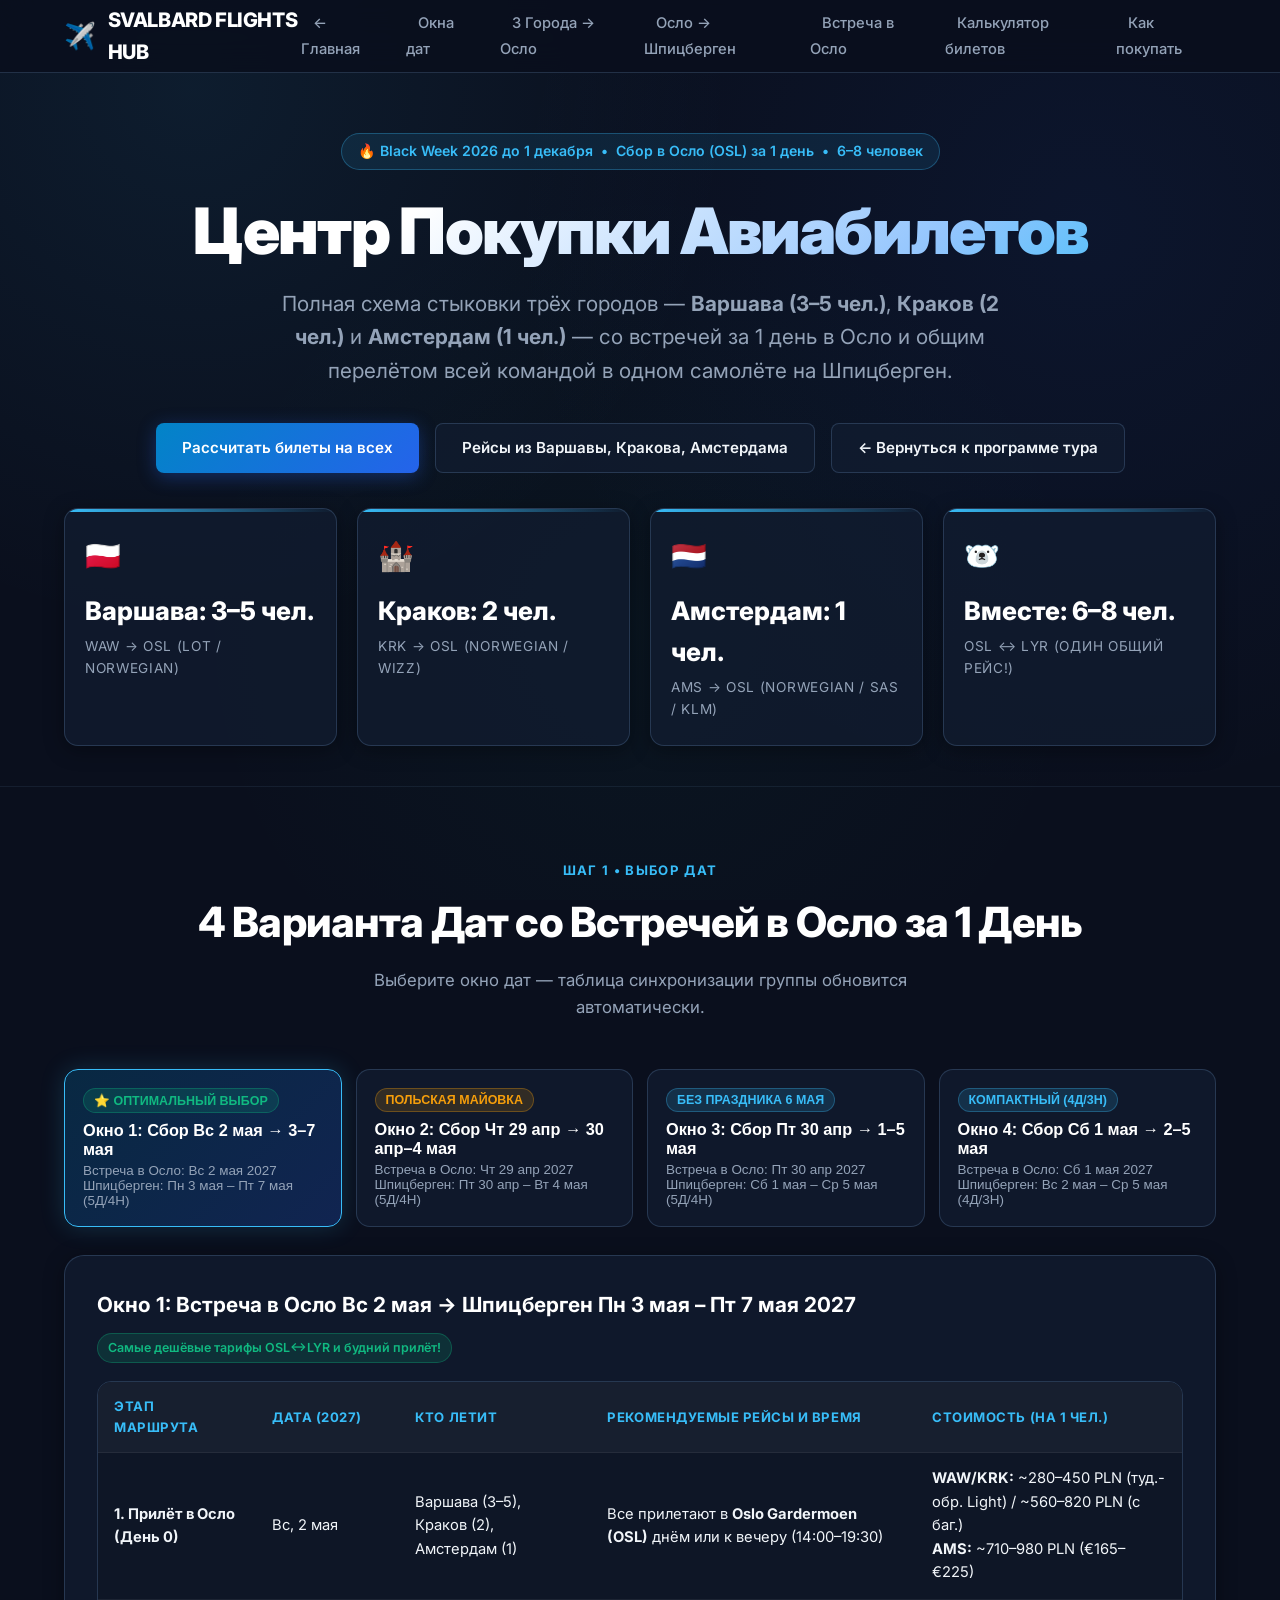
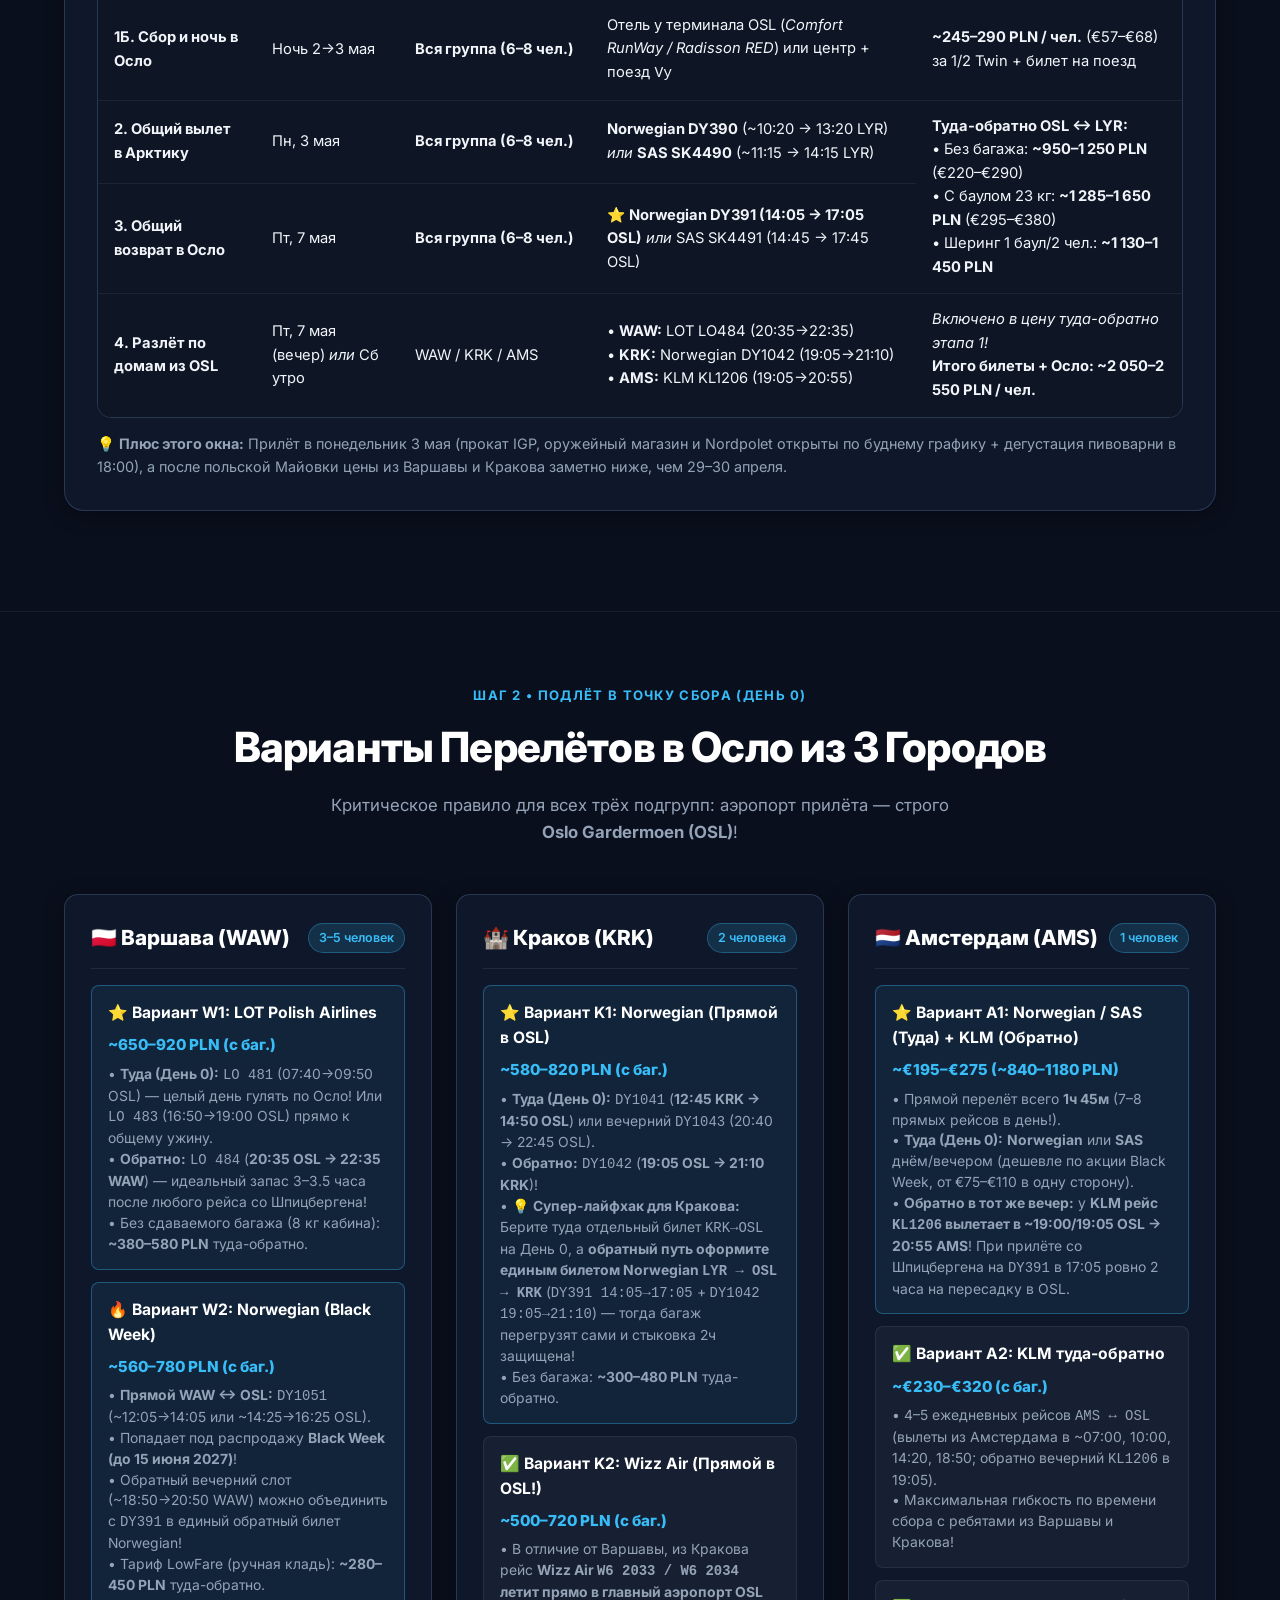
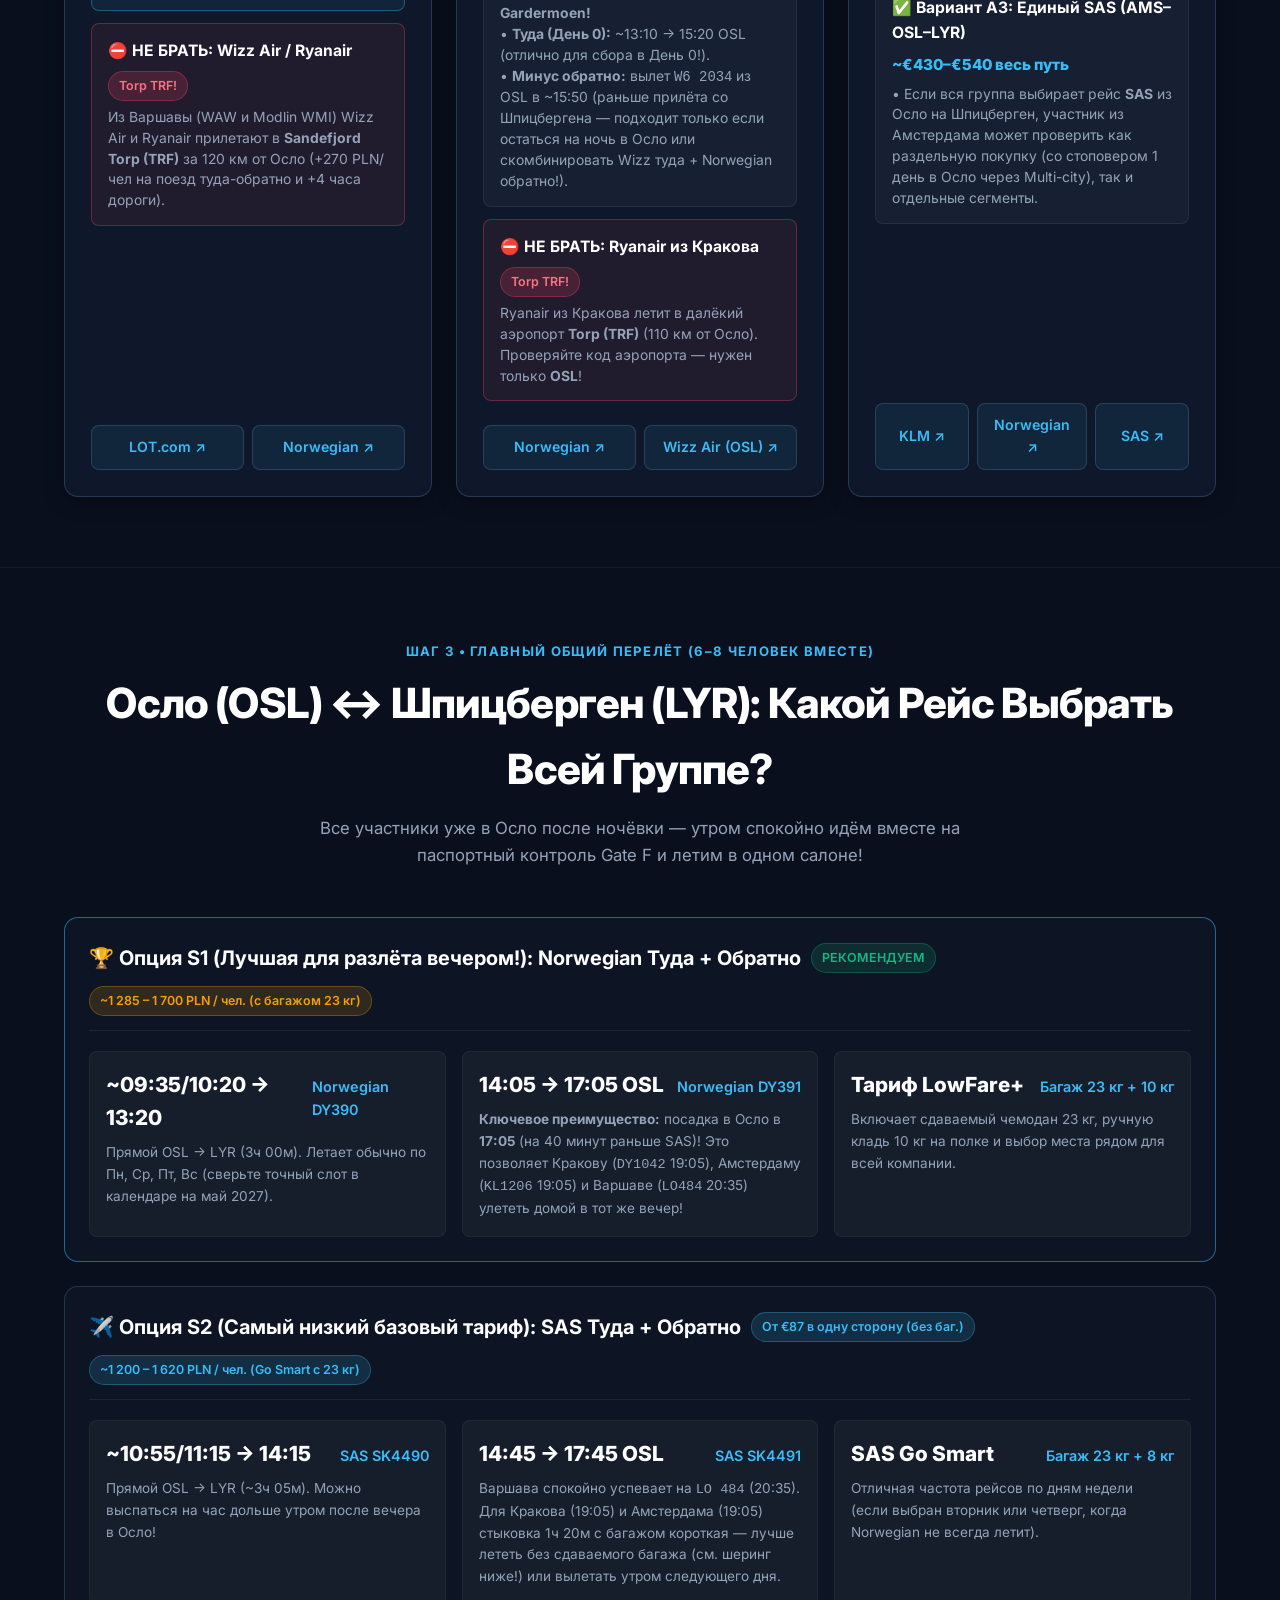
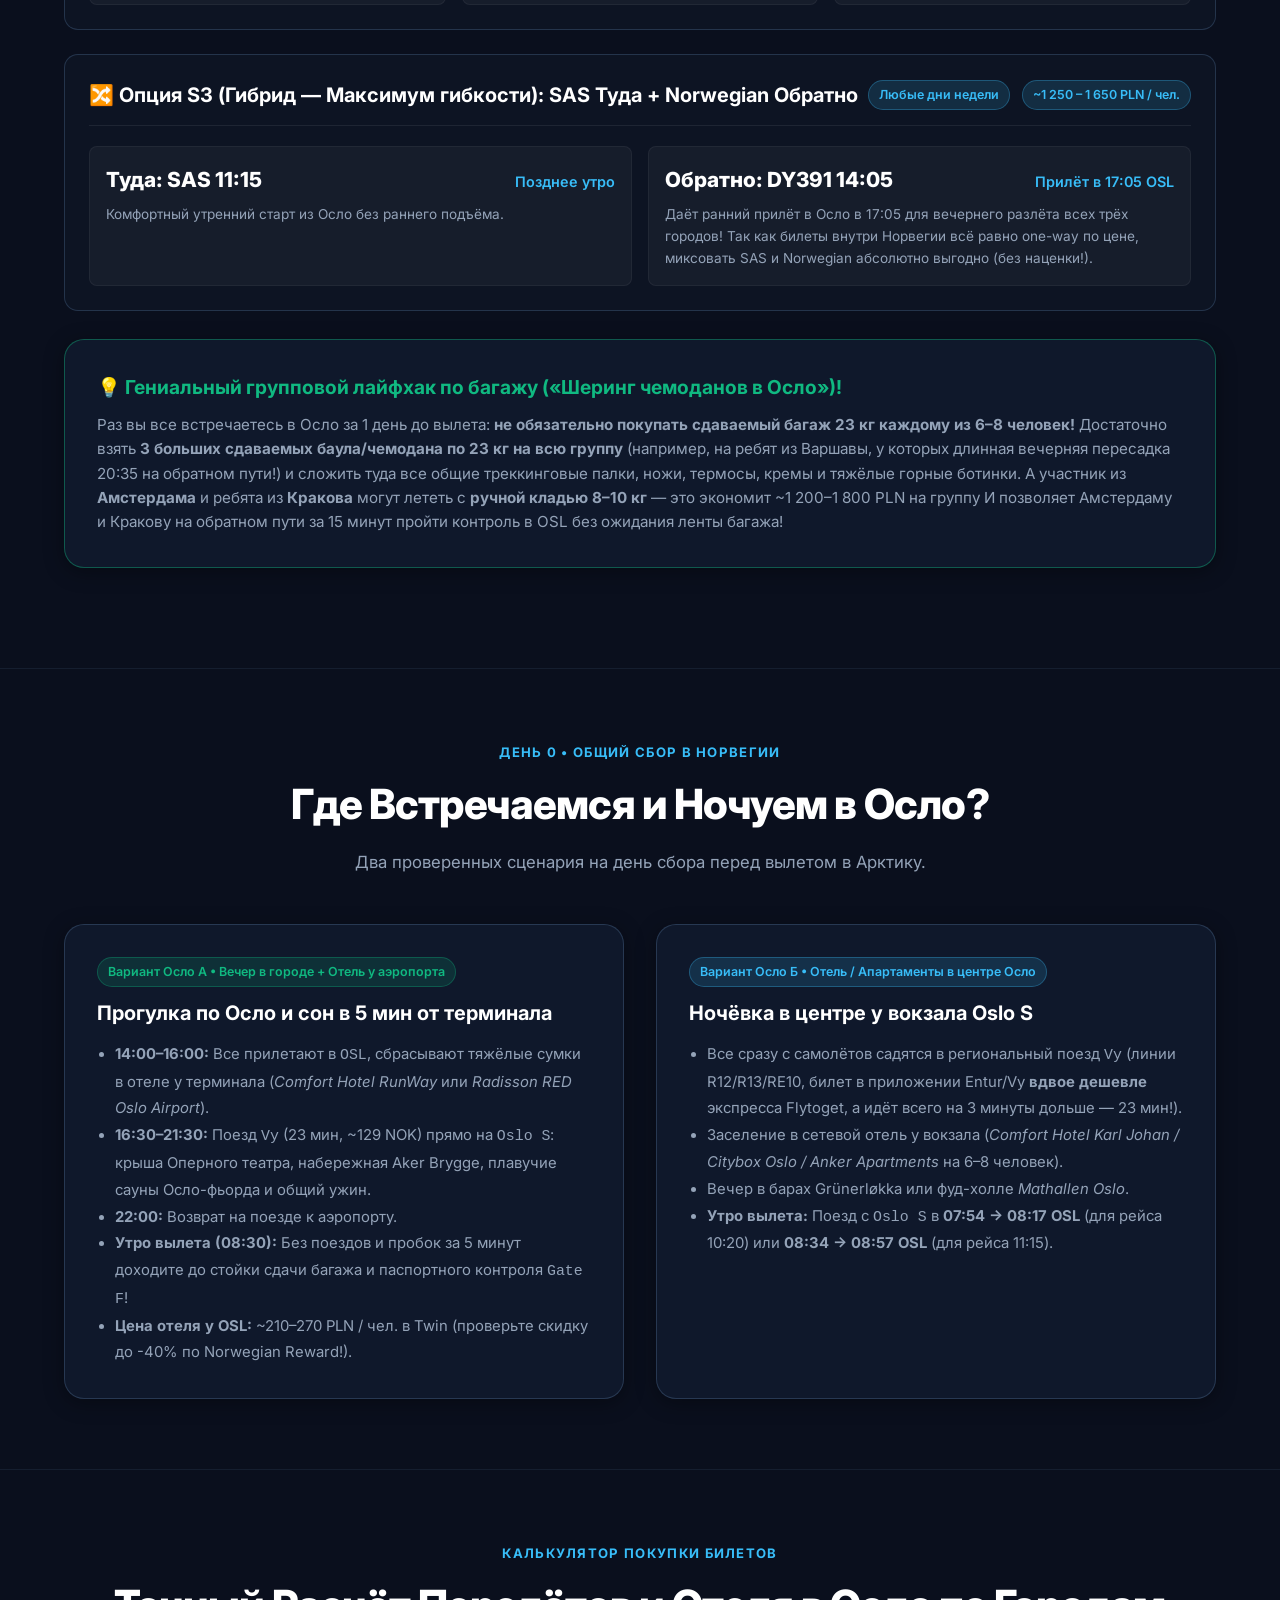
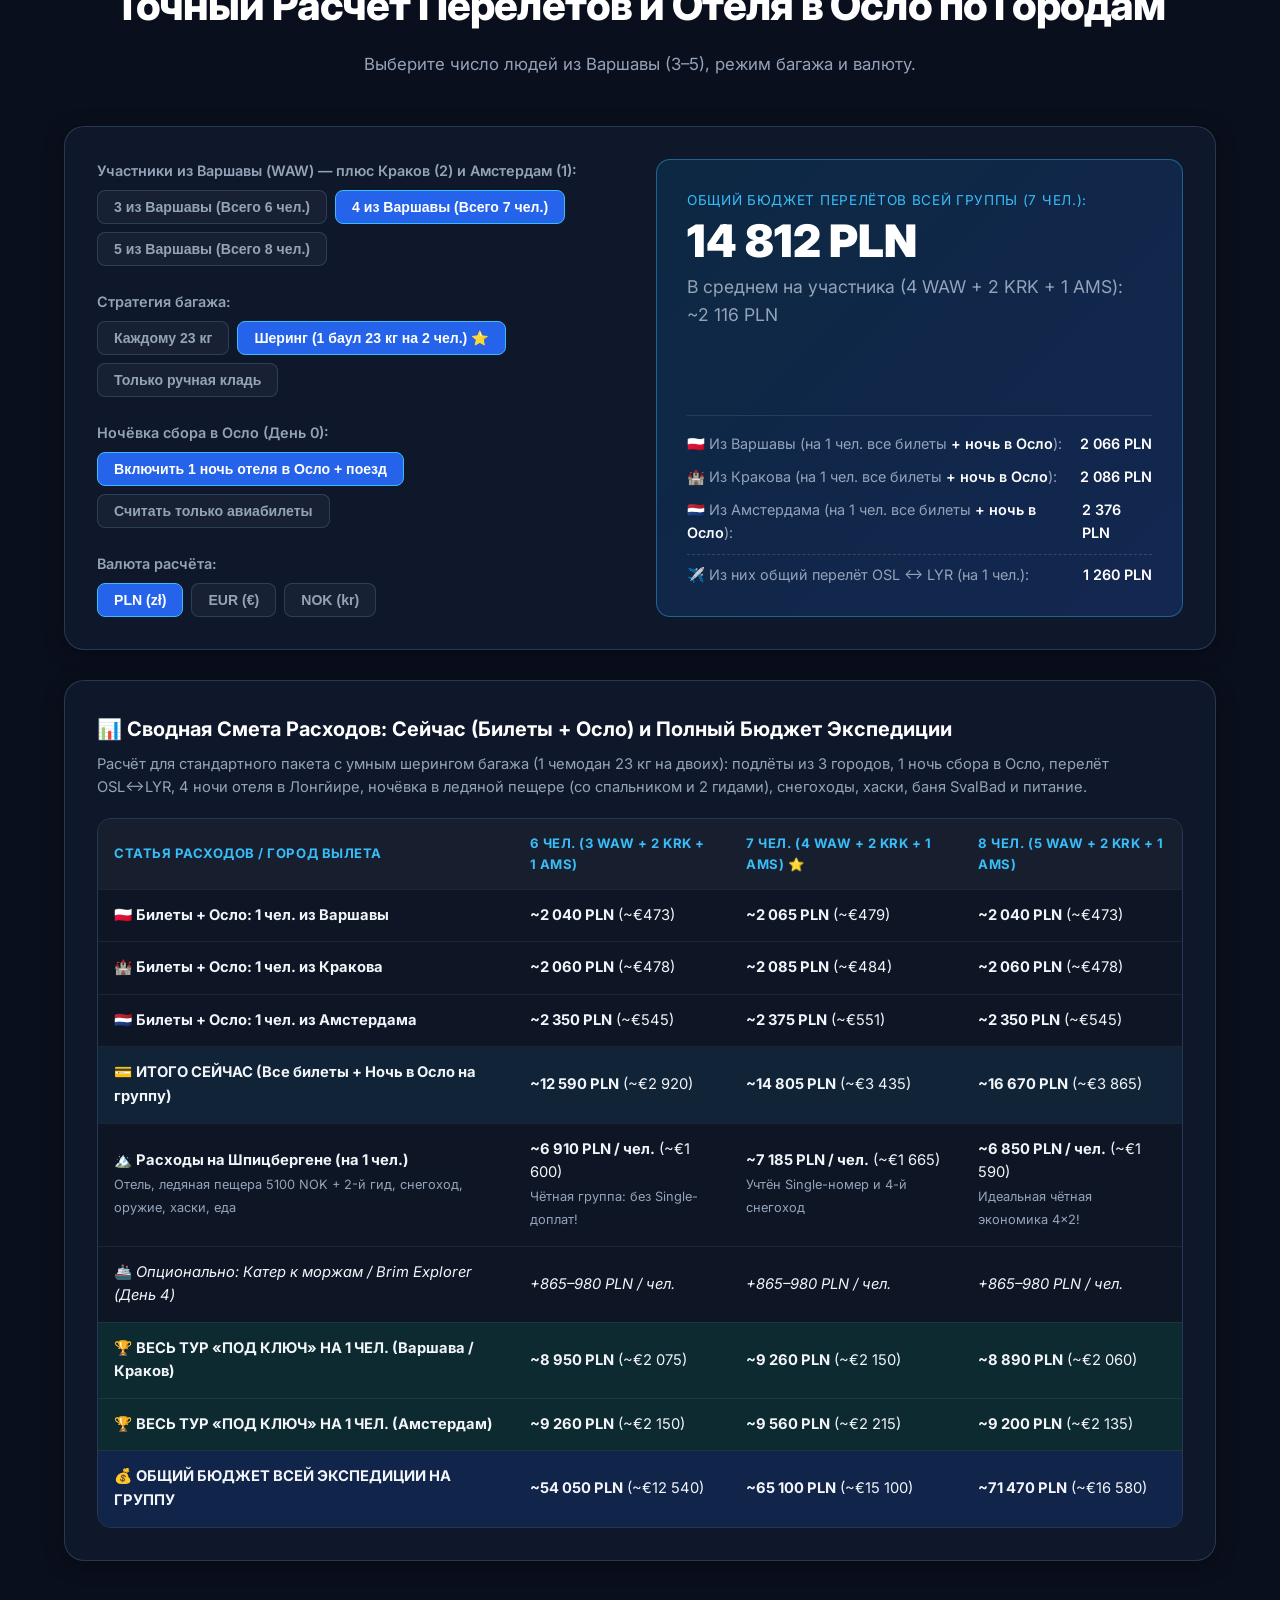
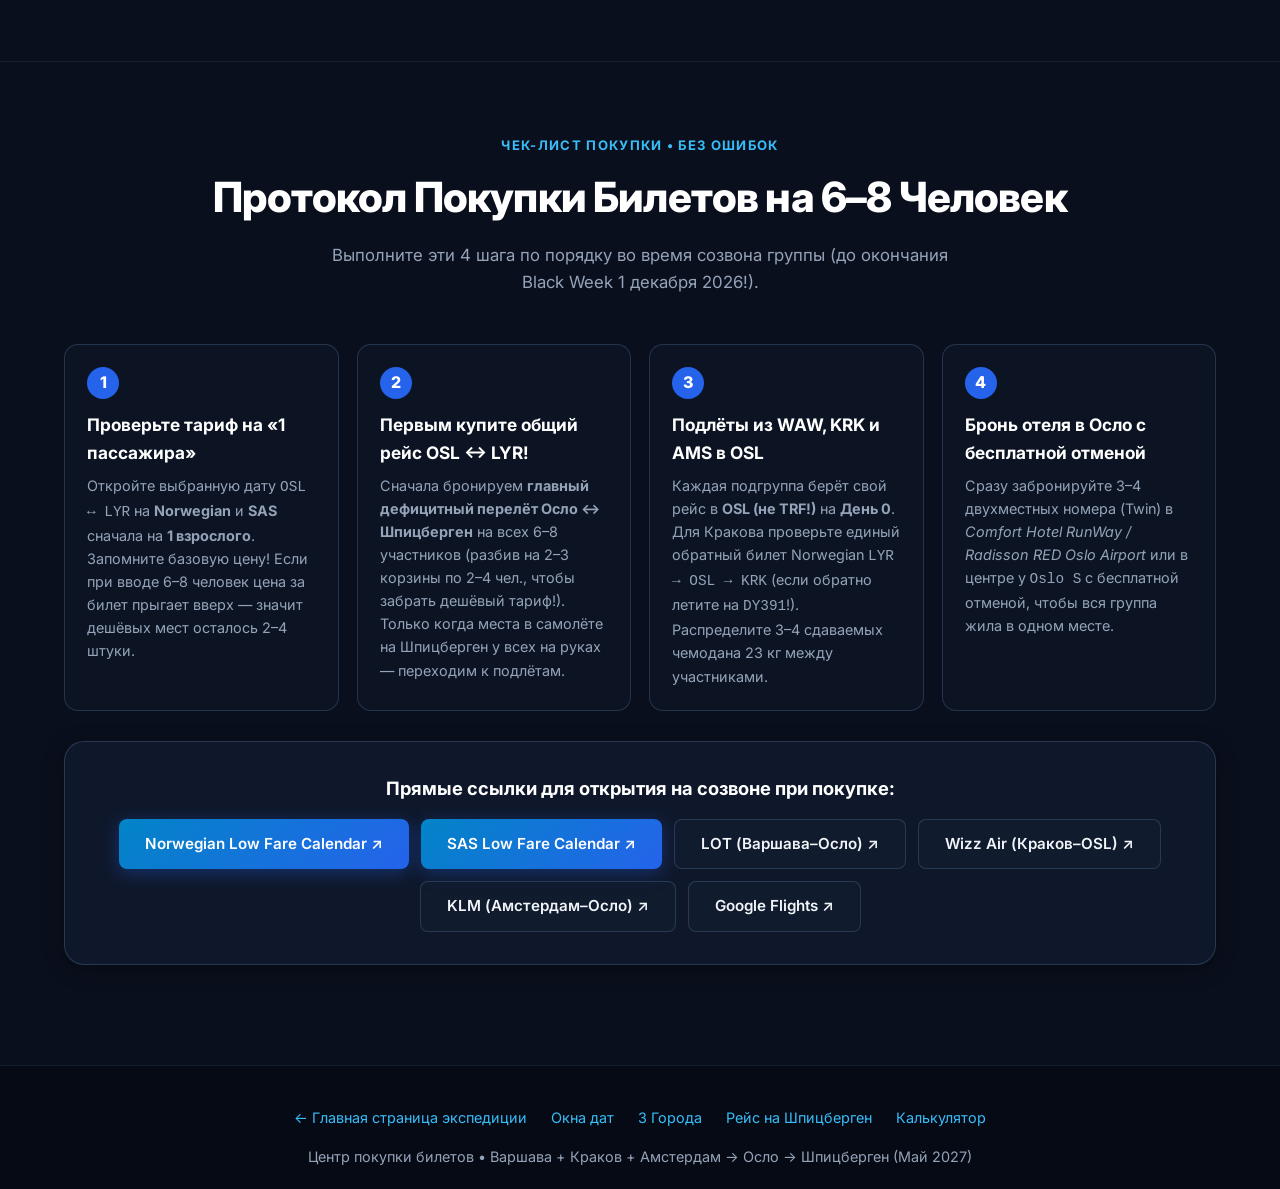
==== commit d53ab09e: "feat: add full multi-city flight, Oslo meetup, and 6-7-8 person total cost tables" ====
--- a/flights.html
+++ b/flights.html
@@ -296,7 +296,7 @@
                 <th>Дата (2027)</th>
                 <th>Кто летит</th>
                 <th>Рекомендуемые рейсы и время</th>
-                <th>Комментарий</th>
+                <th>Стоимость (на 1 чел.)</th>
               </tr>
             </thead>
             <tbody id="winTableBody">
@@ -305,28 +305,34 @@
                 <td id="tdDay0">Вс, 2 мая</td>
                 <td>Варшава (3–5), Краков (2), Амстердам (1)</td>
                 <td>Все прилетают в <strong>Oslo Gardermoen (OSL)</strong> днём или к вечеру (14:00–19:30)</td>
-                <td>Общий ужин в Осло, ночёвка в отеле у OSL или в центре, <strong>0% риска опоздать</strong>!</td>
+                <td><strong>WAW/KRK:</strong> ~280–450 PLN (туд.-обр. Light) / ~560–820 PLN (с баг.)<br><strong>AMS:</strong> ~710–980 PLN (€165–€225)</td>
+              </tr>
+              <tr>
+                <td><strong>1Б. Сбор и ночь в Осло</strong></td>
+                <td id="tdNight0">Ночь 2→3 мая</td>
+                <td><strong>Вся группа (6–8 чел.)</strong></td>
+                <td>Отель у терминала OSL (<em>Comfort RunWay / Radisson RED</em>) или центр + поезд <code>Vy</code></td>
+                <td><strong>~245–290 PLN / чел.</strong> (€57–€68) за 1/2 Twin + билет на поезд</td>
               </tr>
               <tr>
                 <td><strong>2. Общий вылет в Арктику</strong></td>
                 <td id="tdOut">Пн, 3 мая</td>
                 <td><strong>Вся группа (6–8 чел.)</strong></td>
                 <td><strong>Norwegian DY390</strong> (~10:20 → 13:20 LYR) <em>или</em> <strong>SAS SK4490</strong> (~11:15 → 14:15 LYR)</td>
-                <td>Вся команда летит в одном самолёте! В Лонгйире уже с обеда.</td>
+                <td rowspan="2" style="vertical-align: middle;"><strong>Туда-обратно OSL ↔ LYR:</strong><br>• Без багажа: <strong>~950–1 250 PLN</strong> (€220–€290)<br>• С баулом 23 кг: <strong>~1 285–1 650 PLN</strong> (€295–€380)<br>• Шеринг 1 баул/2 чел.: <strong>~1 130–1 450 PLN</strong></td>
               </tr>
               <tr>
                 <td><strong>3. Общий возврат в Осло</strong></td>
                 <td id="tdBack">Пт, 7 мая</td>
                 <td><strong>Вся группа (6–8 чел.)</strong></td>
                 <td>⭐ <strong>Norwegian DY391 (14:05 → 17:05 OSL)</strong> <em>или</em> SAS SK4491 (14:45 → 17:45 OSL)</td>
-                <td><strong>Важно:</strong> прилёт в <strong>17:05</strong> на DY391 позволяет всем 3 городам улететь домой тем же вечером!</td>
               </tr>
               <tr>
                 <td><strong>4. Разлёт по домам из OSL</strong></td>
                 <td id="tdHome">Пт, 7 мая (вечер) <em>или</em> Сб утро</td>
                 <td>WAW / KRK / AMS</td>
                 <td>• <strong>WAW:</strong> LOT LO484 (20:35→22:35)<br>• <strong>KRK:</strong> Norwegian DY1042 (19:05→21:10)<br>• <strong>AMS:</strong> KLM KL1206 (19:05→20:55)</td>
-                <td>Если обратный рейс SAS (17:45) — Варшава улетает в 20:35, а Краков/Амстердам могут переночевать или лететь утром.</td>
+                <td><em>Включено в цену туда-обратно этапа 1!</em><br><strong>Итого билеты + Осло: ~2 050–2 550 PLN / чел.</strong></td>
               </tr>
             </tbody>
           </table>
@@ -729,6 +735,82 @@
           </div>
         </div>
       </div>
+
+      <!-- Master Static Cost Table for 6, 7, and 8 People -->
+      <div class="glass-panel" style="margin-top: 28px;">
+        <h3 style="font-size: 1.25rem; color: #fff; margin-bottom: 8px;">📊 Сводная Смета Расходов: Сейчас (Билеты + Осло) и Полный Бюджет Экспедиции</h3>
+        <p style="color: var(--text-muted); font-size: 0.92rem; margin-bottom: 18px;">
+          Расчёт для стандартного пакета с умным шерингом багажа (1 чемодан 23 кг на двоих): подлёты из 3 городов, 1 ночь сбора в Осло, перелёт OSL↔LYR, 4 ночи отеля в Лонгйире, ночёвка в ледяной пещере (со спальником и 2 гидами), снегоходы, хаски, баня SvalBad и питание.
+        </p>
+        <div class="matrix-table-wrap">
+          <table class="matrix-table">
+            <thead>
+              <tr>
+                <th>Статья расходов / Город вылета</th>
+                <th>6 чел. (3 WAW + 2 KRK + 1 AMS)</th>
+                <th>7 чел. (4 WAW + 2 KRK + 1 AMS) ⭐</th>
+                <th>8 чел. (5 WAW + 2 KRK + 1 AMS)</th>
+              </tr>
+            </thead>
+            <tbody>
+              <tr>
+                <td>🇵🇱 <strong>Билеты + Осло: 1 чел. из Варшавы</strong></td>
+                <td><strong>~2 040 PLN</strong> (~€473)</td>
+                <td><strong>~2 065 PLN</strong> (~€479)</td>
+                <td><strong>~2 040 PLN</strong> (~€473)</td>
+              </tr>
+              <tr>
+                <td>🏰 <strong>Билеты + Осло: 1 чел. из Кракова</strong></td>
+                <td><strong>~2 060 PLN</strong> (~€478)</td>
+                <td><strong>~2 085 PLN</strong> (~€484)</td>
+                <td><strong>~2 060 PLN</strong> (~€478)</td>
+              </tr>
+              <tr>
+                <td>🇳🇱 <strong>Билеты + Осло: 1 чел. из Амстердама</strong></td>
+                <td><strong>~2 350 PLN</strong> (~€545)</td>
+                <td><strong>~2 375 PLN</strong> (~€551)</td>
+                <td><strong>~2 350 PLN</strong> (~€545)</td>
+              </tr>
+              <tr style="background: rgba(56, 189, 248, 0.08);">
+                <td>💳 <strong>ИТОГО СЕЙЧАС (Все билеты + Ночь в Осло на группу)</strong></td>
+                <td><strong>~12 590 PLN</strong> (~€2 920)</td>
+                <td><strong>~14 805 PLN</strong> (~€3 435)</td>
+                <td><strong>~16 670 PLN</strong> (~€3 865)</td>
+              </tr>
+              <tr>
+                <td>🏔️ <strong>Расходы на Шпицбергене (на 1 чел.)</strong><br><span style="font-size: 0.8rem; color: var(--text-muted);">Отель, ледяная пещера 5100 NOK + 2-й гид, снегоход, оружие, хаски, еда</span></td>
+                <td><strong>~6 910 PLN / чел.</strong> (~€1 600)<br><span style="font-size: 0.8rem; color: var(--text-muted);">Чётная группа: без Single-доплат!</span></td>
+                <td><strong>~7 185 PLN / чел.</strong> (~€1 665)<br><span style="font-size: 0.8rem; color: var(--text-muted);">Учтён Single-номер и 4-й снегоход</span></td>
+                <td><strong>~6 850 PLN / чел.</strong> (~€1 590)<br><span style="font-size: 0.8rem; color: var(--text-muted);">Идеальная чётная экономика 4×2!</span></td>
+              </tr>
+              <tr>
+                <td>🚢 <em>Опционально: Катер к моржам / Brim Explorer (День 4)</em></td>
+                <td><em>+865–980 PLN / чел.</em></td>
+                <td><em>+865–980 PLN / чел.</em></td>
+                <td><em>+865–980 PLN / чел.</em></td>
+              </tr>
+              <tr style="background: rgba(16, 185, 129, 0.12);">
+                <td>🏆 <strong>ВЕСЬ ТУР «ПОД КЛЮЧ» НА 1 ЧЕЛ. (Варшава / Краков)</strong></td>
+                <td><strong>~8 950 PLN</strong> (~€2 075)</td>
+                <td><strong>~9 260 PLN</strong> (~€2 150)</td>
+                <td><strong>~8 890 PLN</strong> (~€2 060)</td>
+              </tr>
+              <tr style="background: rgba(16, 185, 129, 0.12);">
+                <td>🏆 <strong>ВЕСЬ ТУР «ПОД КЛЮЧ» НА 1 ЧЕЛ. (Амстердам)</strong></td>
+                <td><strong>~9 260 PLN</strong> (~€2 150)</td>
+                <td><strong>~9 560 PLN</strong> (~€2 215)</td>
+                <td><strong>~9 200 PLN</strong> (~€2 135)</td>
+              </tr>
+              <tr style="background: rgba(37, 99, 235, 0.18);">
+                <td>💰 <strong>ОБЩИЙ БЮДЖЕТ ВСЕЙ ЭКСПЕДИЦИИ НА ГРУППУ</strong></td>
+                <td><strong>~54 050 PLN</strong> (~€12 540)</td>
+                <td><strong>~65 100 PLN</strong> (~€15 100)</td>
+                <td><strong>~71 470 PLN</strong> (~€16 580)</td>
+              </tr>
+            </tbody>
+          </table>
+        </div>
+      </div>
     </div>
   </section>
 
@@ -820,6 +902,7 @@
           title: 'Окно 1: Встреча в Осло Вс 2 мая → Шпицберген Пн 3 мая – Пт 7 мая 2027',
           badge: 'Самые дешёвые тарифы OSL↔LYR и будний прилёт!',
           day0: 'Вс, 2 мая',
+          night0: 'Ночь 2→3 мая',
           out: 'Пн, 3 мая',
           back: 'Пт, 7 мая',
           home: 'Пт, 7 мая (вечер) или Сб 8 мая',
@@ -830,6 +913,7 @@
           title: 'Окно 2 (Польская Майовка): Встреча в Осло Чт 29 апр → Шпицберген Пт 30 апр – Вт 4 мая 2027',
           badge: 'Минимум отгулов в Польше (1 и 3 мая — праздники!)',
           day0: 'Чт, 29 апреля',
+          night0: 'Ночь 29→30 апр',
           out: 'Пт, 30 апреля',
           back: 'Вт, 4 мая',
           home: 'Вт, 4 мая (вечер)',
@@ -840,6 +924,7 @@
           title: 'Окно 3: Встреча в Осло Пт 30 апр → Шпицберген Сб 1 мая – Ср 5 мая 2027',
           badge: 'Захватывает Майовку и избегает праздника 6 мая',
           day0: 'Пт, 30 апреля',
+          night0: 'Ночь 30 апр→1 мая',
           out: 'Сб, 1 мая',
           back: 'Ср, 5 мая',
           home: 'Ср, 5 мая (вечер)',
@@ -850,6 +935,7 @@
           title: 'Окно 4 (Компактное 4Д/3Н): Встреча в Осло Сб 1 мая → Шпицберген Вс 2 мая – Ср 5 мая 2027',
           badge: 'Всего 5 дней вместе с днём встречи в Осло!',
           day0: 'Сб, 1 мая',
+          night0: 'Ночь 1→2 мая',
           out: 'Вс, 2 мая',
           back: 'Ср, 5 мая',
           home: 'Ср, 5 мая (вечер)',
@@ -868,6 +954,8 @@
           document.getElementById('winTitle').textContent = d.title;
           document.getElementById('winBadge').textContent = d.badge;
           document.getElementById('tdDay0').textContent = d.day0;
+          const n0 = document.getElementById('tdNight0');
+          if (n0) n0.textContent = d.night0;
           document.getElementById('tdOut').textContent = d.out;
           document.getElementById('tdBack').textContent = d.back;
           document.getElementById('tdHome').textContent = d.home;
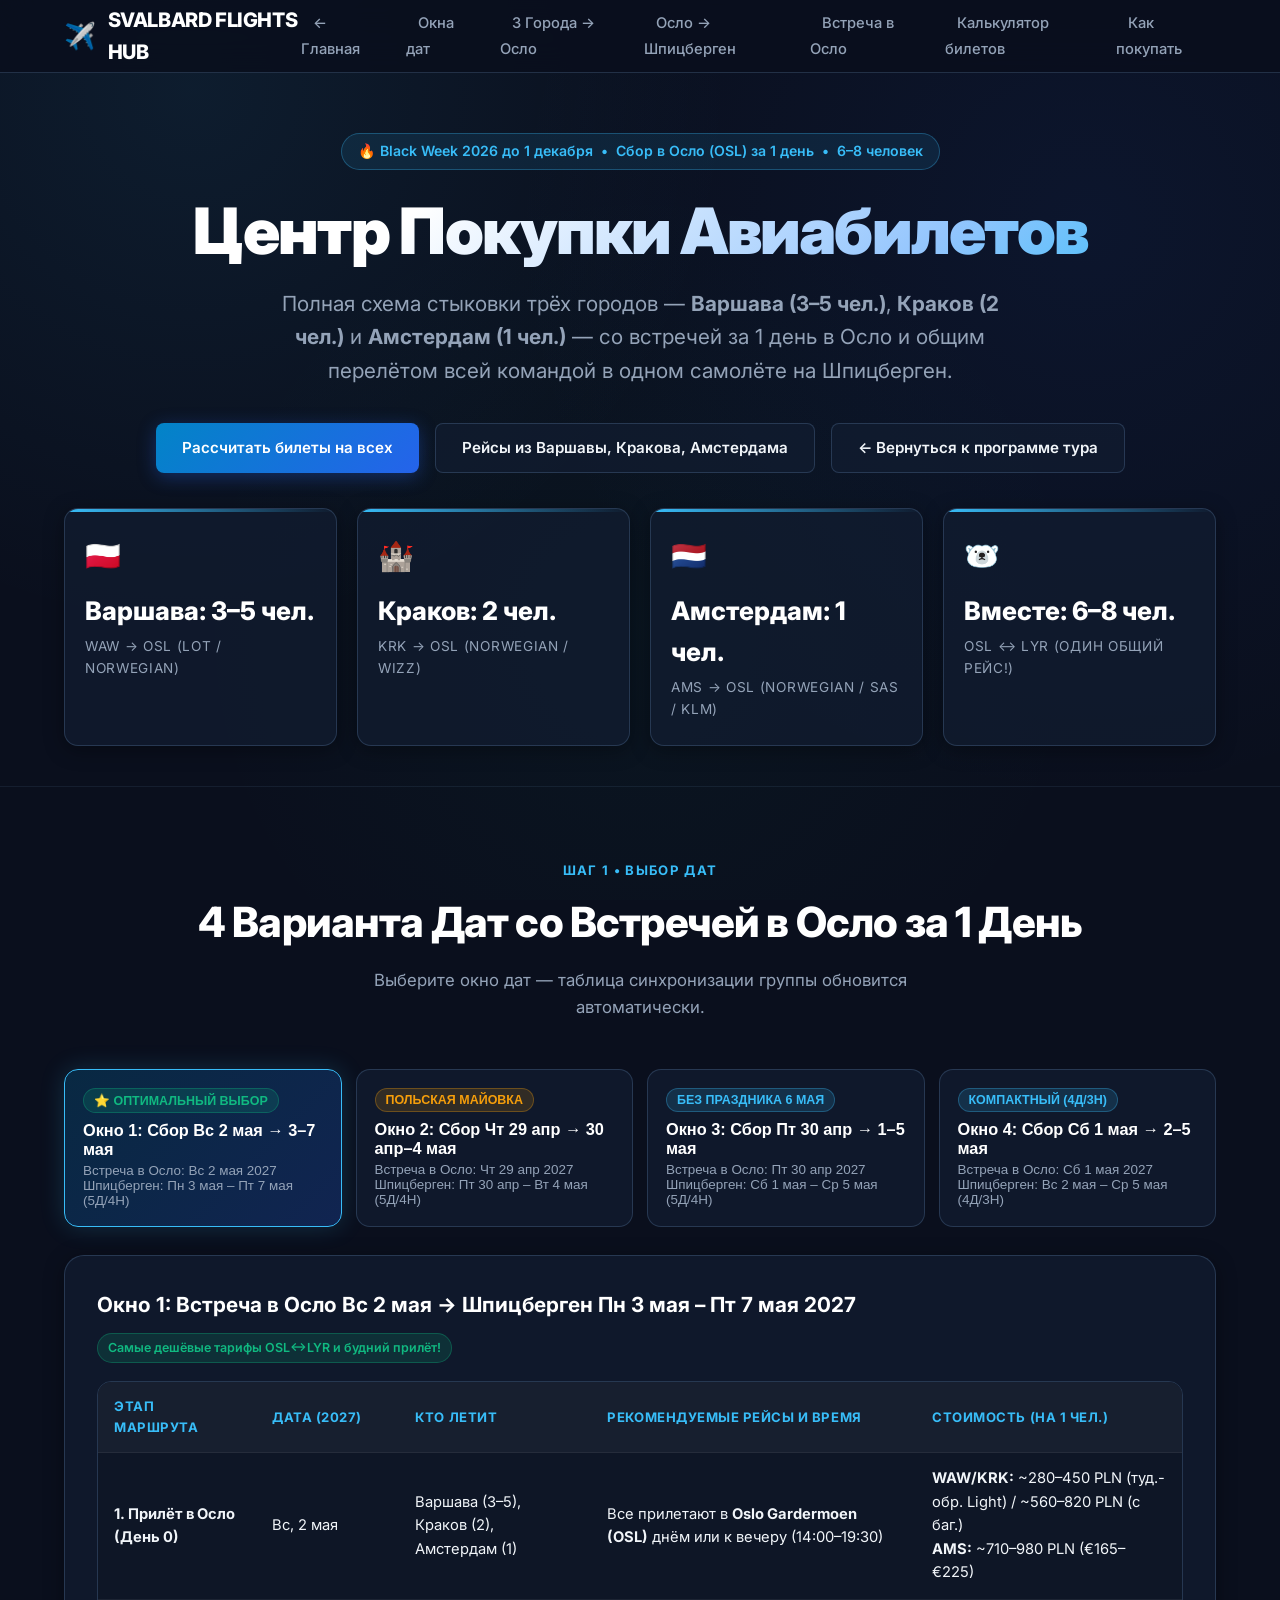
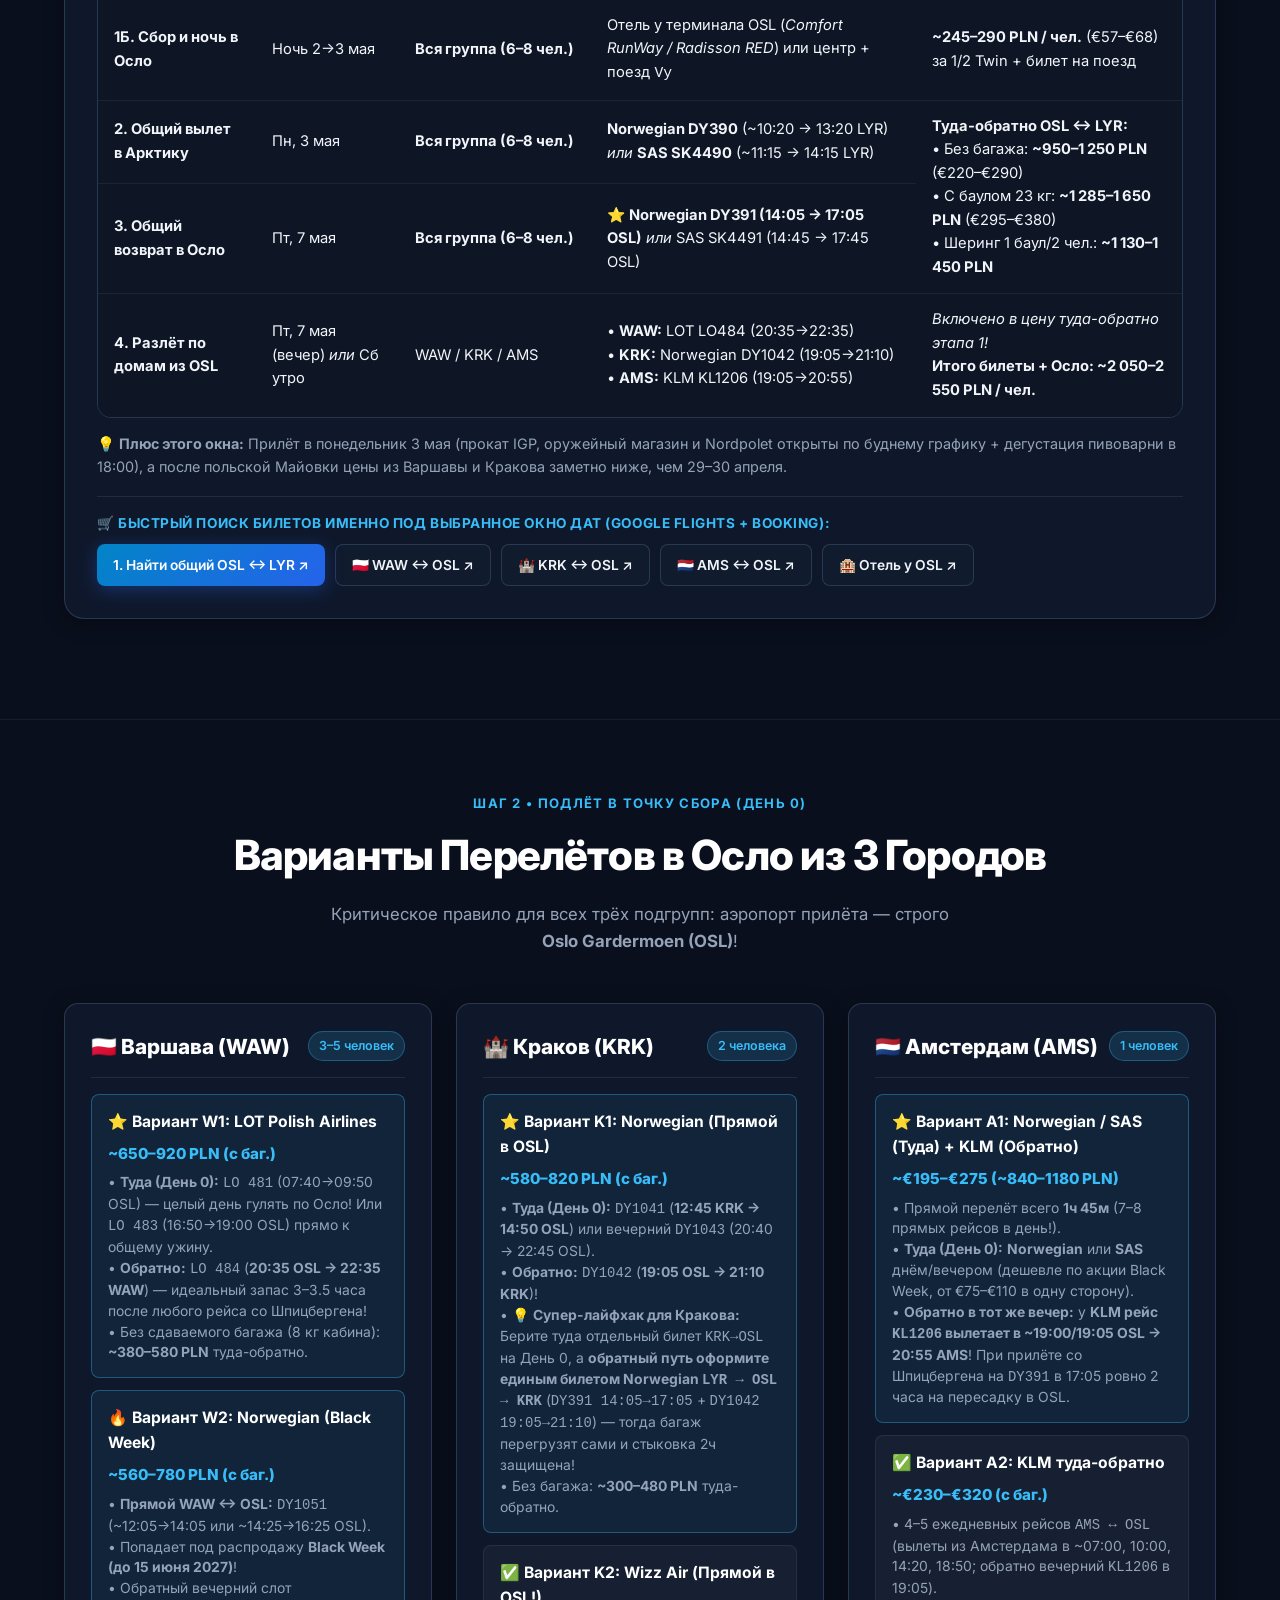
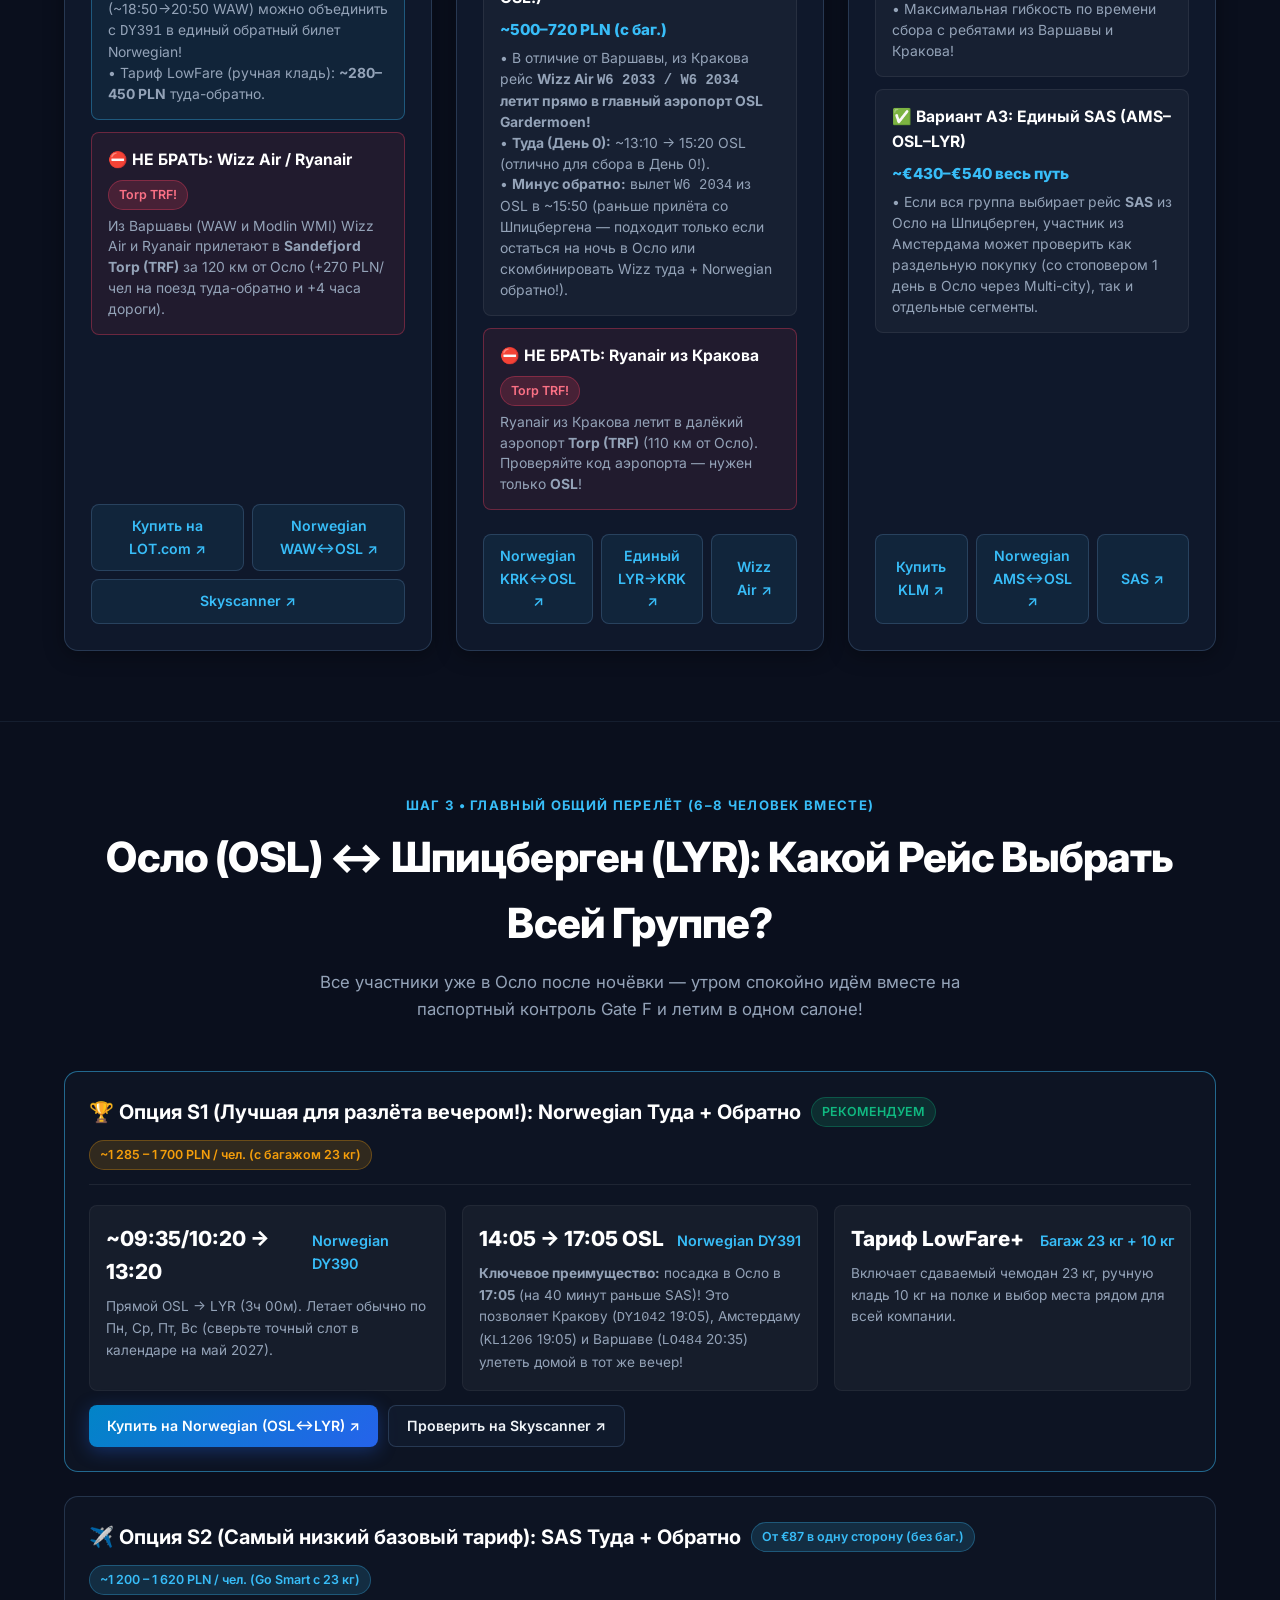
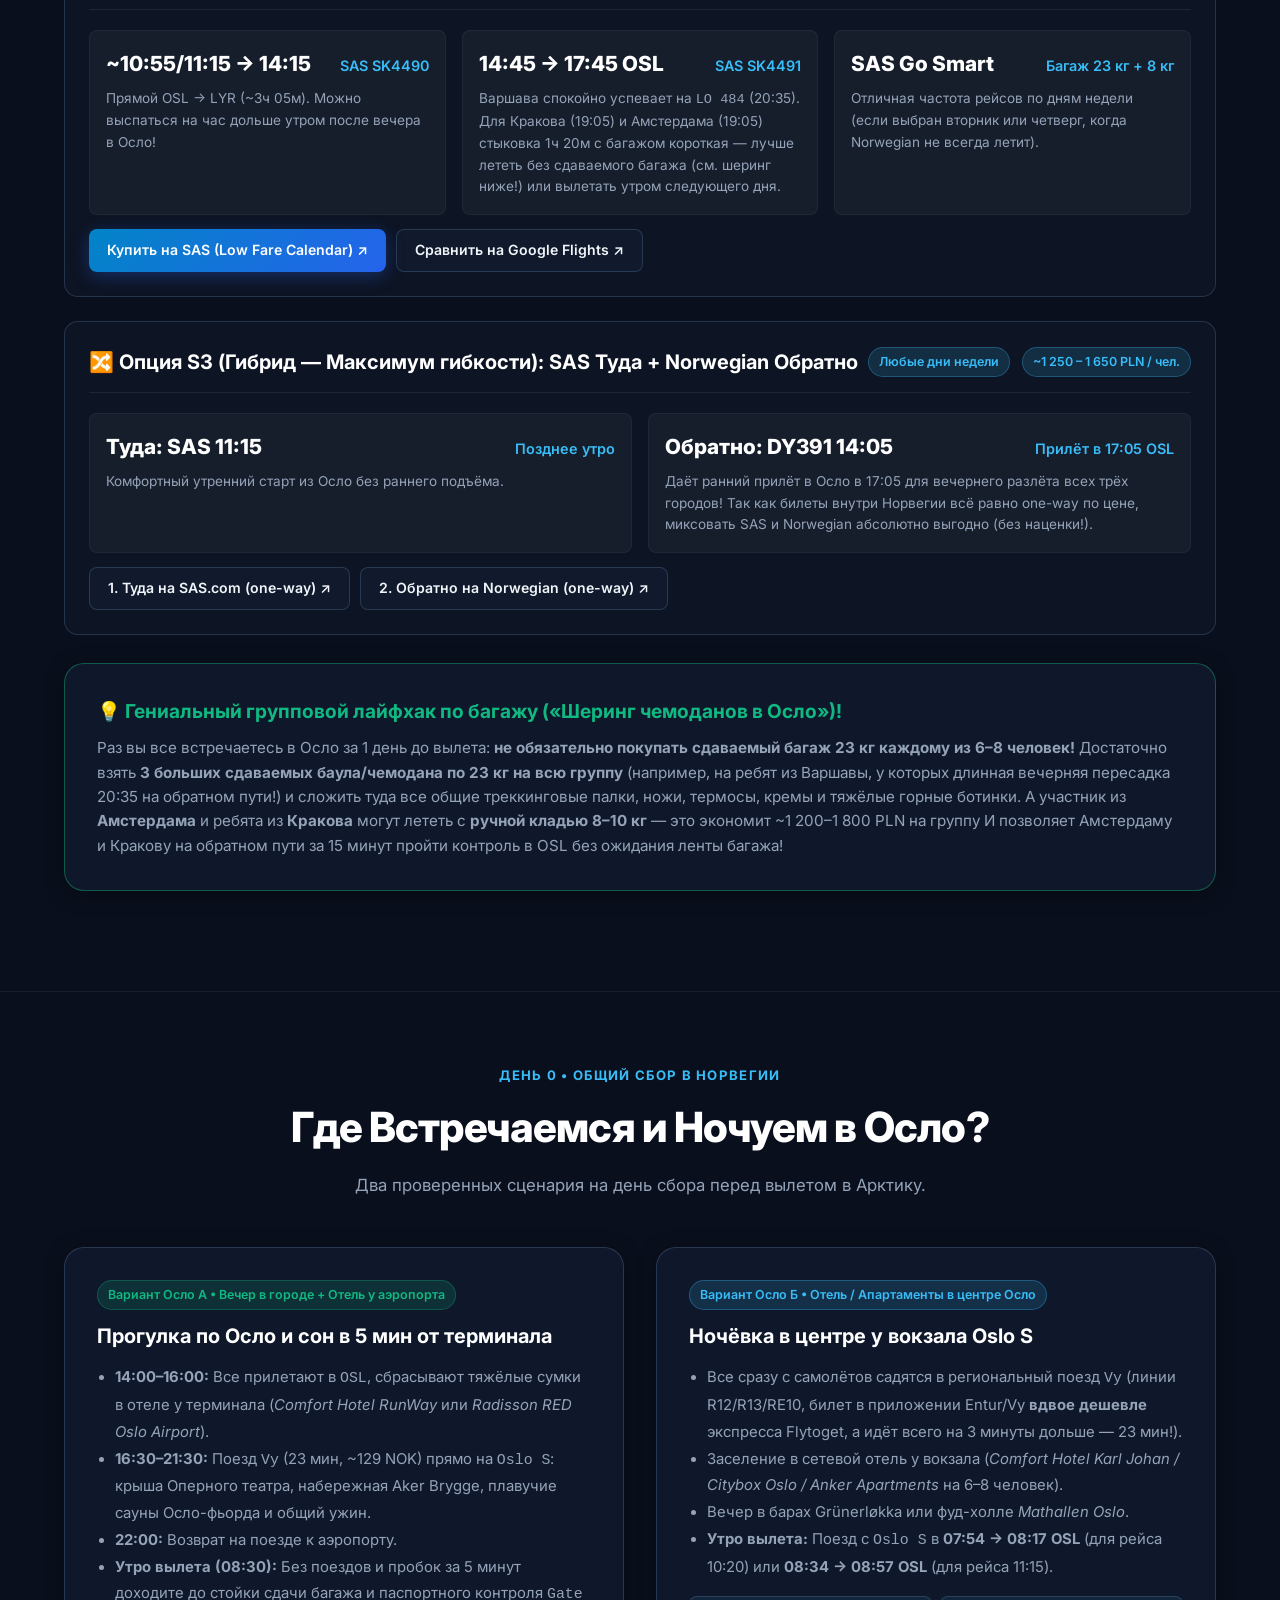
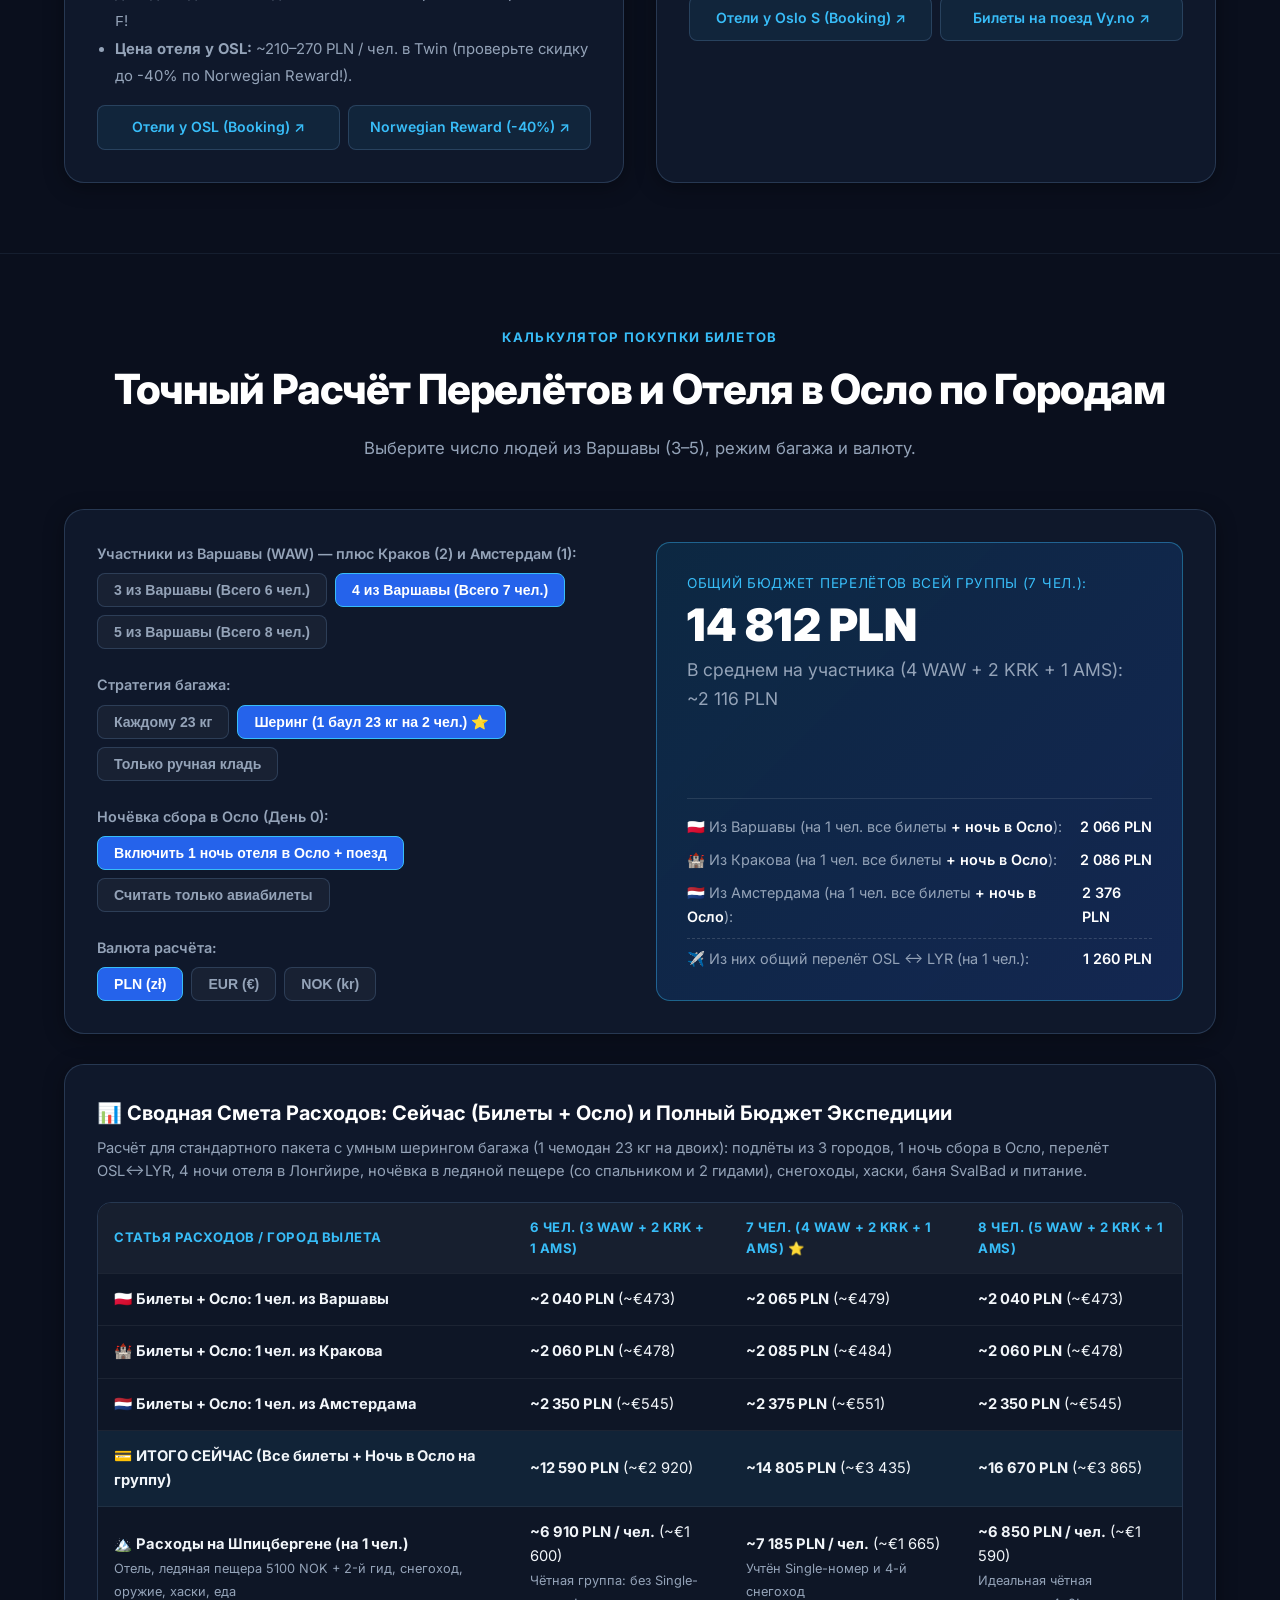
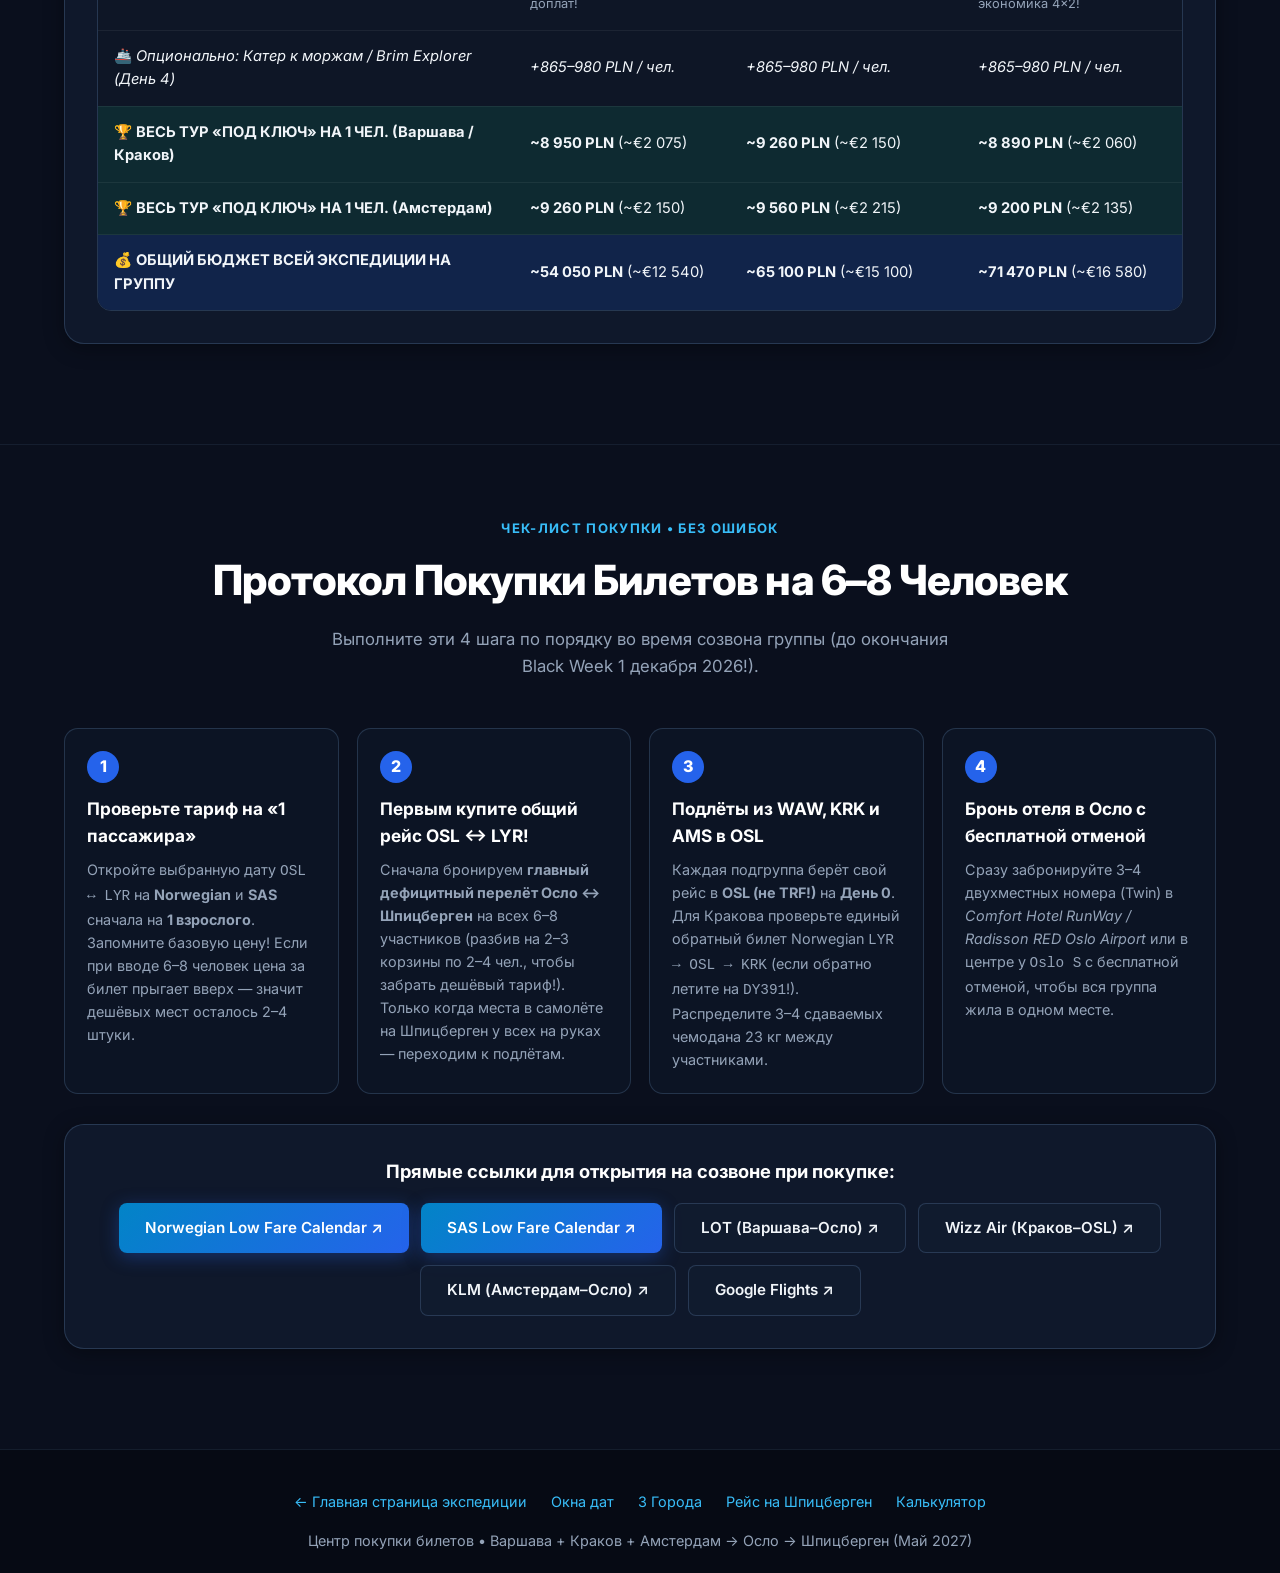
==== commit 6ffe3368: "feat: add meal/Nordpolet guide to summary.md and direct route ticket-buying links to HTML" ====
--- a/flights.html
+++ b/flights.html
@@ -340,6 +340,18 @@
         <p id="winNote" style="margin-top: 14px; font-size: 0.9rem; color: var(--text-muted);">
           💡 <strong>Плюс этого окна:</strong> Прилёт в понедельник 3 мая (прокат IGP, оружейный магазин и Nordpolet открыты по буднему графику + дегустация пивоварни в 18:00), а после польской Майовки цены из Варшавы и Кракова заметно ниже, чем 29–30 апреля.
         </p>
+        <div style="margin-top: 18px; padding-top: 16px; border-top: 1px solid rgba(255,255,255,0.08);">
+          <div style="font-size: 0.85rem; font-weight: 700; color: var(--accent-cyan); margin-bottom: 10px; text-transform: uppercase; letter-spacing: 0.04em;">
+            🛒 Быстрый поиск билетов именно под выбранное окно дат (Google Flights + Booking):
+          </div>
+          <div style="display: flex; gap: 10px; flex-wrap: wrap;">
+            <a id="lnkOslLyr" href="https://www.google.com/travel/flights?q=Flights+from+OSL+to+LYR+on+2027-05-03+through+2027-05-07&curr=PLN" target="_blank" rel="noopener" class="btn btn-primary" style="padding: 9px 16px; font-size: 0.86rem;">1. Найти общий OSL ↔ LYR ↗</a>
+            <a id="lnkWawOsl" href="https://www.google.com/travel/flights?q=Nonstop+flights+from+WAW+to+OSL+on+2027-05-02+through+2027-05-07&curr=PLN" target="_blank" rel="noopener" class="btn btn-secondary" style="padding: 9px 16px; font-size: 0.86rem;">🇵🇱 WAW ↔ OSL ↗</a>
+            <a id="lnkKrkOsl" href="https://www.google.com/travel/flights?q=Nonstop+flights+from+KRK+to+OSL+on+2027-05-02+through+2027-05-07&curr=PLN" target="_blank" rel="noopener" class="btn btn-secondary" style="padding: 9px 16px; font-size: 0.86rem;">🏰 KRK ↔ OSL ↗</a>
+            <a id="lnkAmsOsl" href="https://www.google.com/travel/flights?q=Nonstop+flights+from+AMS+to+OSL+on+2027-05-02+through+2027-05-07&curr=EUR" target="_blank" rel="noopener" class="btn btn-secondary" style="padding: 9px 16px; font-size: 0.86rem;">🇳🇱 AMS ↔ OSL ↗</a>
+            <a id="lnkOslHotel" href="https://www.booking.com/searchresults.html?ss=Oslo+Airport+Gardermoen&checkin=2027-05-02&checkout=2027-05-03" target="_blank" rel="noopener" class="btn btn-secondary" style="padding: 9px 16px; font-size: 0.86rem;">🏨 Отель у OSL ↗</a>
+          </div>
+        </div>
       </div>
     </div>
   </section>
@@ -399,8 +411,9 @@
           </div>
 
           <div style="display: flex; gap: 8px; flex-wrap: wrap; margin-top: 12px;">
-            <a href="https://www.lot.com" target="_blank" rel="noopener" class="activity-btn" style="flex: 1;">LOT.com ↗</a>
-            <a href="https://www.norwegian.com" target="_blank" rel="noopener" class="activity-btn" style="flex: 1;">Norwegian ↗</a>
+            <a href="https://www.lot.com/pl/pl" target="_blank" rel="noopener" class="activity-btn" style="flex: 1;">Купить на LOT.com ↗</a>
+            <a href="https://www.norwegian.com/pl/kalendarz-niskich-cen/?D_City=WAW&A_City=OSL&TripType=2&D_Month=202705&R_Month=202705&CurrencyCode=PLN" target="_blank" rel="noopener" class="activity-btn" style="flex: 1;">Norwegian WAW↔OSL ↗</a>
+            <a href="https://www.skyscanner.pl/transport/loty/waw/osl/270502/270507/" target="_blank" rel="noopener" class="activity-btn" style="flex: 1;">Skyscanner ↗</a>
           </div>
         </div>
 
@@ -449,8 +462,9 @@
           </div>
 
           <div style="display: flex; gap: 8px; flex-wrap: wrap; margin-top: 12px;">
-            <a href="https://www.norwegian.com" target="_blank" rel="noopener" class="activity-btn" style="flex: 1;">Norwegian ↗</a>
-            <a href="https://www.wizzair.com" target="_blank" rel="noopener" class="activity-btn" style="flex: 1;">Wizz Air (OSL) ↗</a>
+            <a href="https://www.norwegian.com/pl/kalendarz-niskich-cen/?D_City=KRK&A_City=OSL&TripType=2&D_Month=202705&R_Month=202705&CurrencyCode=PLN" target="_blank" rel="noopener" class="activity-btn" style="flex: 1;">Norwegian KRK↔OSL ↗</a>
+            <a href="https://www.norwegian.com/pl/kalendarz-niskich-cen/?D_City=LYR&A_City=KRK&TripType=1&D_Month=202705&CurrencyCode=PLN" target="_blank" rel="noopener" class="activity-btn" style="flex: 1;">Единый LYR→KRK ↗</a>
+            <a href="https://www.wizzair.com/pl-pl" target="_blank" rel="noopener" class="activity-btn" style="flex: 1;">Wizz Air ↗</a>
           </div>
         </div>
 
@@ -497,9 +511,9 @@
           </div>
 
           <div style="display: flex; gap: 8px; flex-wrap: wrap; margin-top: 12px;">
-            <a href="https://www.klm.com" target="_blank" rel="noopener" class="activity-btn" style="flex: 1;">KLM ↗</a>
-            <a href="https://www.norwegian.com" target="_blank" rel="noopener" class="activity-btn" style="flex: 1;">Norwegian ↗</a>
-            <a href="https://www.flysas.com" target="_blank" rel="noopener" class="activity-btn" style="flex: 1;">SAS ↗</a>
+            <a href="https://www.klm.nl/en" target="_blank" rel="noopener" class="activity-btn" style="flex: 1;">Купить KLM ↗</a>
+            <a href="https://www.norwegian.com/en/low-fare-calendar/?D_City=AMS&A_City=OSL&TripType=2&D_Month=202705&R_Month=202705&CurrencyCode=EUR" target="_blank" rel="noopener" class="activity-btn" style="flex: 1;">Norwegian AMS↔OSL ↗</a>
+            <a href="https://www.flysas.com/en/low-fare-calendar/" target="_blank" rel="noopener" class="activity-btn" style="flex: 1;">SAS ↗</a>
           </div>
         </div>
       </div>
@@ -548,6 +562,10 @@
               <div class="flight-airport">Включает сдаваемый чемодан 23 кг, ручную кладь 10 кг на полке и выбор места рядом для всей компании.</div>
             </div>
           </div>
+          <div style="display: flex; gap: 10px; flex-wrap: wrap; margin-top: 14px;">
+            <a href="https://www.norwegian.com/en/low-fare-calendar/?D_City=OSL&A_City=LYR&TripType=2&D_Month=202705&R_Month=202705&CurrencyCode=NOK" target="_blank" rel="noopener" class="btn btn-primary" style="padding: 9px 18px; font-size: 0.88rem;">Купить на Norwegian (OSL↔LYR) ↗</a>
+            <a href="https://www.skyscanner.pl/transport/loty/osl/lyr/270503/270507/" target="_blank" rel="noopener" class="btn btn-secondary" style="padding: 9px 18px; font-size: 0.88rem;">Проверить на Skyscanner ↗</a>
+          </div>
         </div>
 
         <!-- Combo 2: All SAS -->
@@ -582,6 +600,10 @@
               <div class="flight-airport">Отличная частота рейсов по дням недели (если выбран вторник или четверг, когда Norwegian не всегда летит).</div>
             </div>
           </div>
+          <div style="display: flex; gap: 10px; flex-wrap: wrap; margin-top: 14px;">
+            <a href="https://www.flysas.com/en/low-fare-calendar/" target="_blank" rel="noopener" class="btn btn-primary" style="padding: 9px 18px; font-size: 0.88rem;">Купить на SAS (Low Fare Calendar) ↗</a>
+            <a href="https://www.google.com/travel/flights?q=Flights+from+OSL+to+LYR+on+2027-05-03+through+2027-05-07&curr=PLN" target="_blank" rel="noopener" class="btn btn-secondary" style="padding: 9px 18px; font-size: 0.88rem;">Сравнить на Google Flights ↗</a>
+          </div>
         </div>
 
         <!-- Combo 3: Mix -->
@@ -608,6 +630,10 @@
               </div>
               <div class="flight-airport">Даёт ранний прилёт в Осло в 17:05 для вечернего разлёта всех трёх городов! Так как билеты внутри Норвегии всё равно one-way по цене, миксовать SAS и Norwegian абсолютно выгодно (без наценки!).</div>
             </div>
+          </div>
+          <div style="display: flex; gap: 10px; flex-wrap: wrap; margin-top: 14px;">
+            <a href="https://www.flysas.com/en/low-fare-calendar/" target="_blank" rel="noopener" class="btn btn-secondary" style="padding: 9px 18px; font-size: 0.88rem;">1. Туда на SAS.com (one-way) ↗</a>
+            <a href="https://www.norwegian.com/en/low-fare-calendar/?D_City=LYR&A_City=OSL&TripType=1&D_Month=202705&CurrencyCode=NOK" target="_blank" rel="noopener" class="btn btn-secondary" style="padding: 9px 18px; font-size: 0.88rem;">2. Обратно на Norwegian (one-way) ↗</a>
           </div>
         </div>
       </div>
@@ -643,6 +669,10 @@
             <li><strong>Утро вылета (08:30):</strong> Без поездов и пробок за 5 минут доходите до стойки сдачи багажа и паспортного контроля <code>Gate F</code>!</li>
             <li><strong>Цена отеля у OSL:</strong> ~210–270 PLN / чел. в Twin (проверьте скидку до -40% по Norwegian Reward!).</li>
           </ul>
+          <div style="display: flex; gap: 8px; flex-wrap: wrap; margin-top: 16px;">
+            <a href="https://www.booking.com/searchresults.html?ss=Oslo+Airport+Gardermoen&checkin=2027-05-02&checkout=2027-05-03" target="_blank" rel="noopener" class="activity-btn" style="flex: 1;">Отели у OSL (Booking) ↗</a>
+            <a href="https://www.norwegianreward.com/en/earn/hotels" target="_blank" rel="noopener" class="activity-btn" style="flex: 1;">Norwegian Reward (-40%) ↗</a>
+          </div>
         </div>
 
         <div class="glass-panel" style="margin-bottom: 0;">
@@ -654,6 +684,10 @@
             <li>Вечер в барах Grünerløkka или фуд-холле <em>Mathallen Oslo</em>.</li>
             <li><strong>Утро вылета:</strong> Поезд с <code>Oslo S</code> в <strong>07:54 → 08:17 OSL</strong> (для рейса 10:20) или <strong>08:34 → 08:57 OSL</strong> (для рейса 11:15).</li>
           </ul>
+          <div style="display: flex; gap: 8px; flex-wrap: wrap; margin-top: 16px;">
+            <a href="https://www.booking.com/searchresults.html?ss=Oslo+Central+Station&checkin=2027-05-02&checkout=2027-05-03" target="_blank" rel="noopener" class="activity-btn" style="flex: 1;">Отели у Oslo S (Booking) ↗</a>
+            <a href="https://www.vy.no/en" target="_blank" rel="noopener" class="activity-btn" style="flex: 1;">Билеты на поезд Vy.no ↗</a>
+          </div>
         </div>
       </div>
     </div>
@@ -906,6 +940,9 @@
           out: 'Пн, 3 мая',
           back: 'Пт, 7 мая',
           home: 'Пт, 7 мая (вечер) или Сб 8 мая',
+          isoDay0: '2027-05-02',
+          isoOut: '2027-05-03',
+          isoBack: '2027-05-07',
           note: '💡 Плюс этого окна: Прилёт в понедельник 3 мая (прокат IGP, оружейный магазин и Nordpolet открыты по буднему графику + дегустация пивоварни в 18:00), а после польской Майовки цены из Варшавы и Кракова заметно ниже, чем 29–30 апреля.',
           surgePLN: 0
         },
@@ -917,6 +954,9 @@
           out: 'Пт, 30 апреля',
           back: 'Вт, 4 мая',
           home: 'Вт, 4 мая (вечер)',
+          isoDay0: '2027-04-29',
+          isoOut: '2027-04-30',
+          isoBack: '2027-05-04',
           note: '💡 Плюс этого окна: Идеально экономит дни отпуска для Варшавы и Кракова! Учитывайте: суббота 1 мая — День труда в Норвегии (Nordpolet закрыт, купить алкоголь нужно сразу по прилёту в пятницу 30 апреля до 18:00!), а билеты из Польши на пик Майовки дороже на ~250 PLN.',
           surgePLN: 220
         },
@@ -928,6 +968,9 @@
           out: 'Сб, 1 мая',
           back: 'Ср, 5 мая',
           home: 'Ср, 5 мая (вечер)',
+          isoDay0: '2027-04-30',
+          isoOut: '2027-05-01',
+          isoBack: '2027-05-05',
           note: '💡 Плюс этого окна: Дешёвый возврат в середине недели (среда 5 мая) и отсутствие норвежского выходного 6 мая. В субботу 1 мая (День труда) прокат IGP выдаёт технику утром по брони, а магазины открываются в штатном режиме с понедельника 3 мая.',
           surgePLN: 150
         },
@@ -939,6 +982,9 @@
           out: 'Вс, 2 мая',
           back: 'Ср, 5 мая',
           home: 'Ср, 5 мая (вечер)',
+          isoDay0: '2027-05-01',
+          isoOut: '2027-05-02',
+          isoBack: '2027-05-05',
           note: '💡 Плюс этого окна: Подходит, если у всей группы жёсткий лимит в 5 дней суммарно от вылета из дома до возвращения. На Шпицбергене 3 полные ночи (понедельник — снегоходы, вторник — хаски и ночёвка в леднике, среда — спуск и вылет в 14:05/14:45).',
           surgePLN: 60
         }
@@ -960,6 +1006,15 @@
           document.getElementById('tdBack').textContent = d.back;
           document.getElementById('tdHome').textContent = d.home;
           document.getElementById('winNote').textContent = d.note;
+
+          // Dynamically update direct buy links to match selected window dates
+          const setHref = (id, url) => { const el = document.getElementById(id); if (el) el.href = url; };
+          setHref('lnkOslLyr', `https://www.google.com/travel/flights?q=Flights+from+OSL+to+LYR+on+${d.isoOut}+through+${d.isoBack}&curr=PLN`);
+          setHref('lnkWawOsl', `https://www.google.com/travel/flights?q=Nonstop+flights+from+WAW+to+OSL+on+${d.isoDay0}+through+${d.isoBack}&curr=PLN`);
+          setHref('lnkKrkOsl', `https://www.google.com/travel/flights?q=Nonstop+flights+from+KRK+to+OSL+on+${d.isoDay0}+through+${d.isoBack}&curr=PLN`);
+          setHref('lnkAmsOsl', `https://www.google.com/travel/flights?q=Nonstop+flights+from+AMS+to+OSL+on+${d.isoDay0}+through+${d.isoBack}&curr=EUR`);
+          setHref('lnkOslHotel', `https://www.booking.com/searchresults.html?ss=Oslo+Airport+Gardermoen&checkin=${d.isoDay0}&checkout=${d.isoOut}`);
+
           recalcFlights();
         });
       });
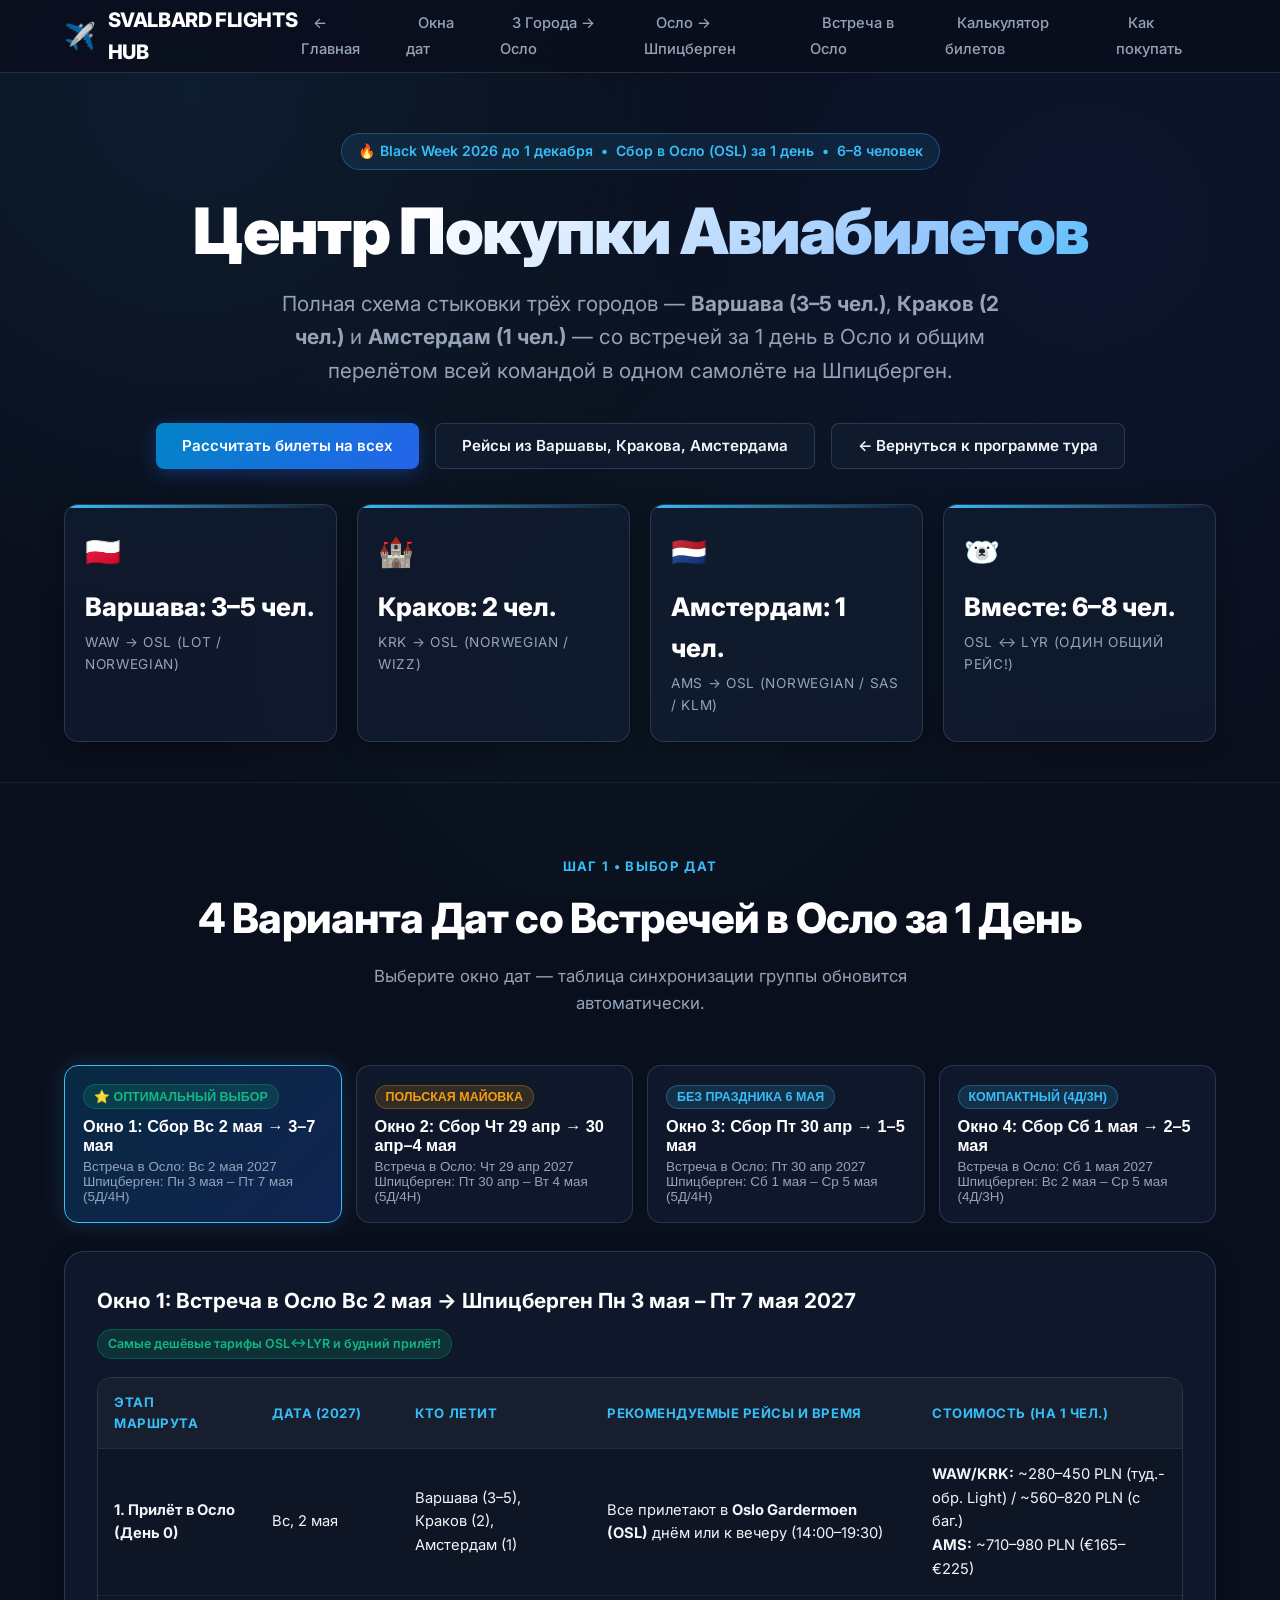
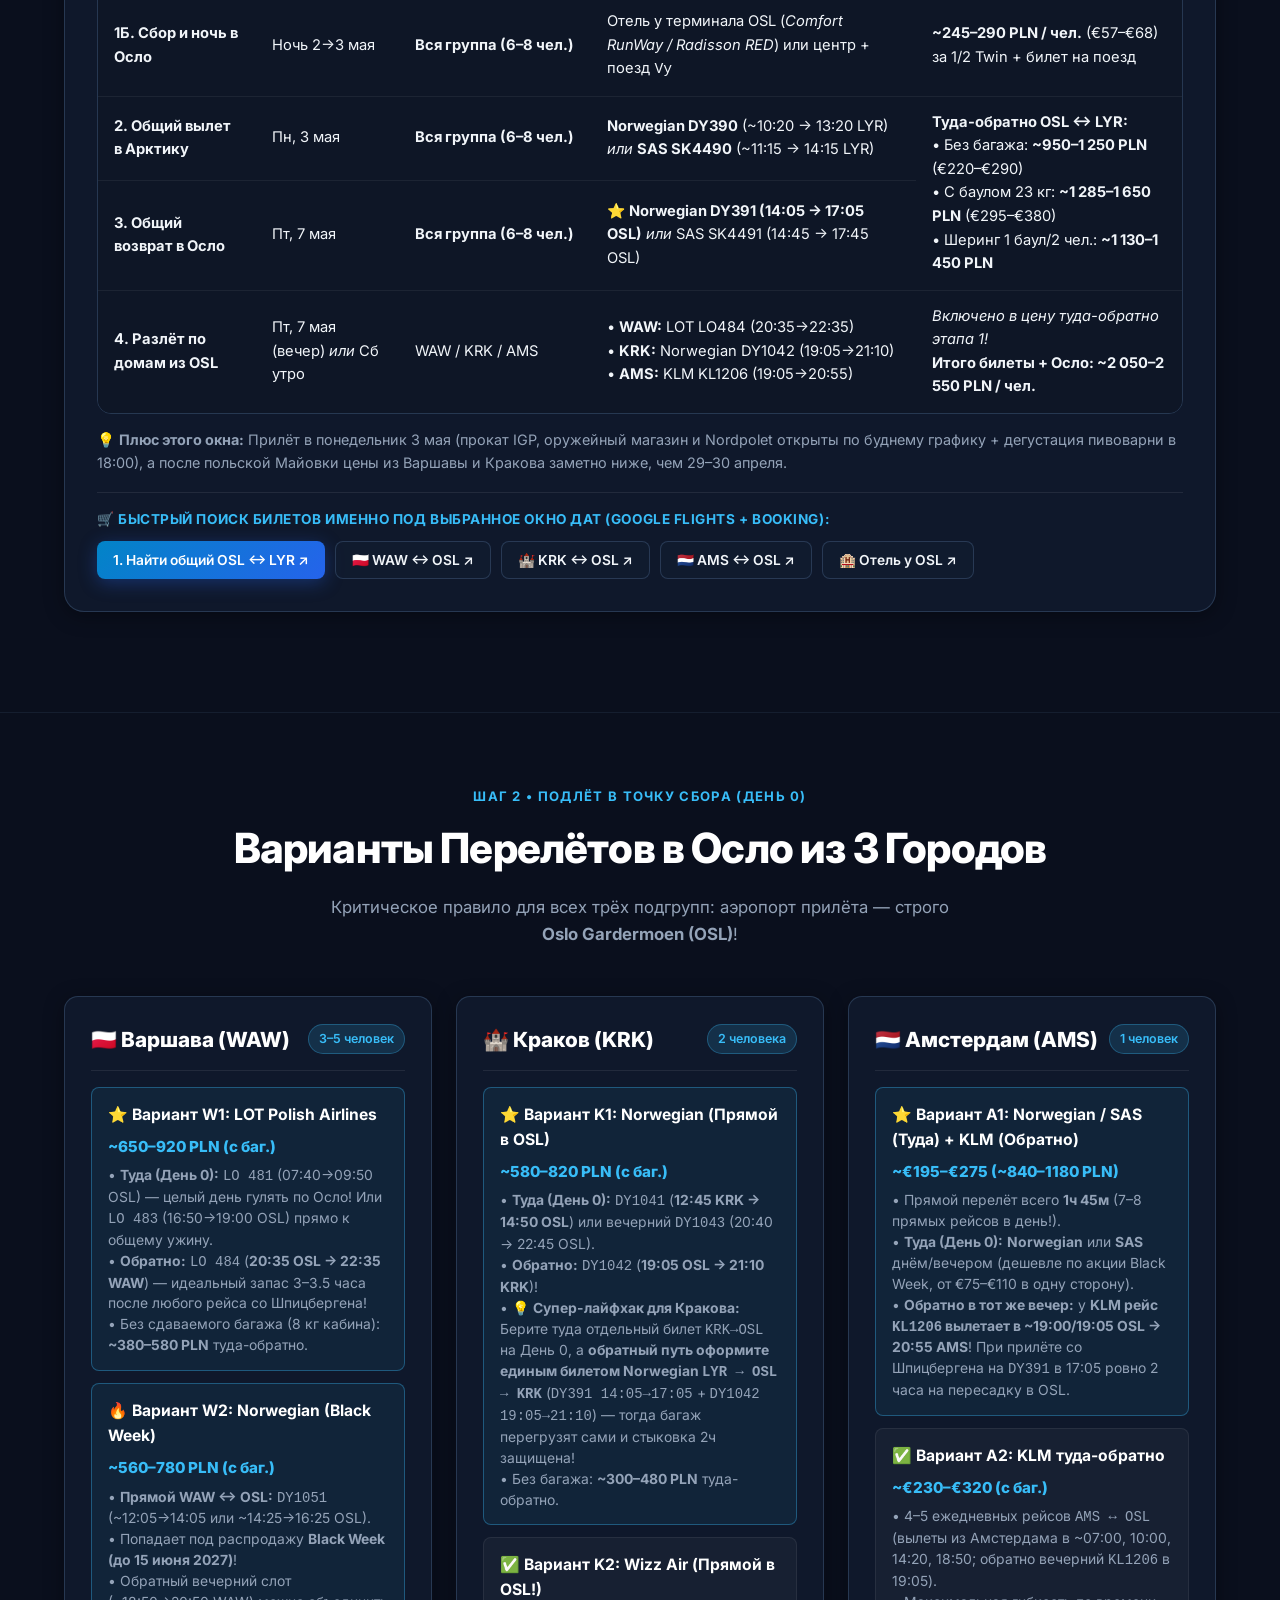
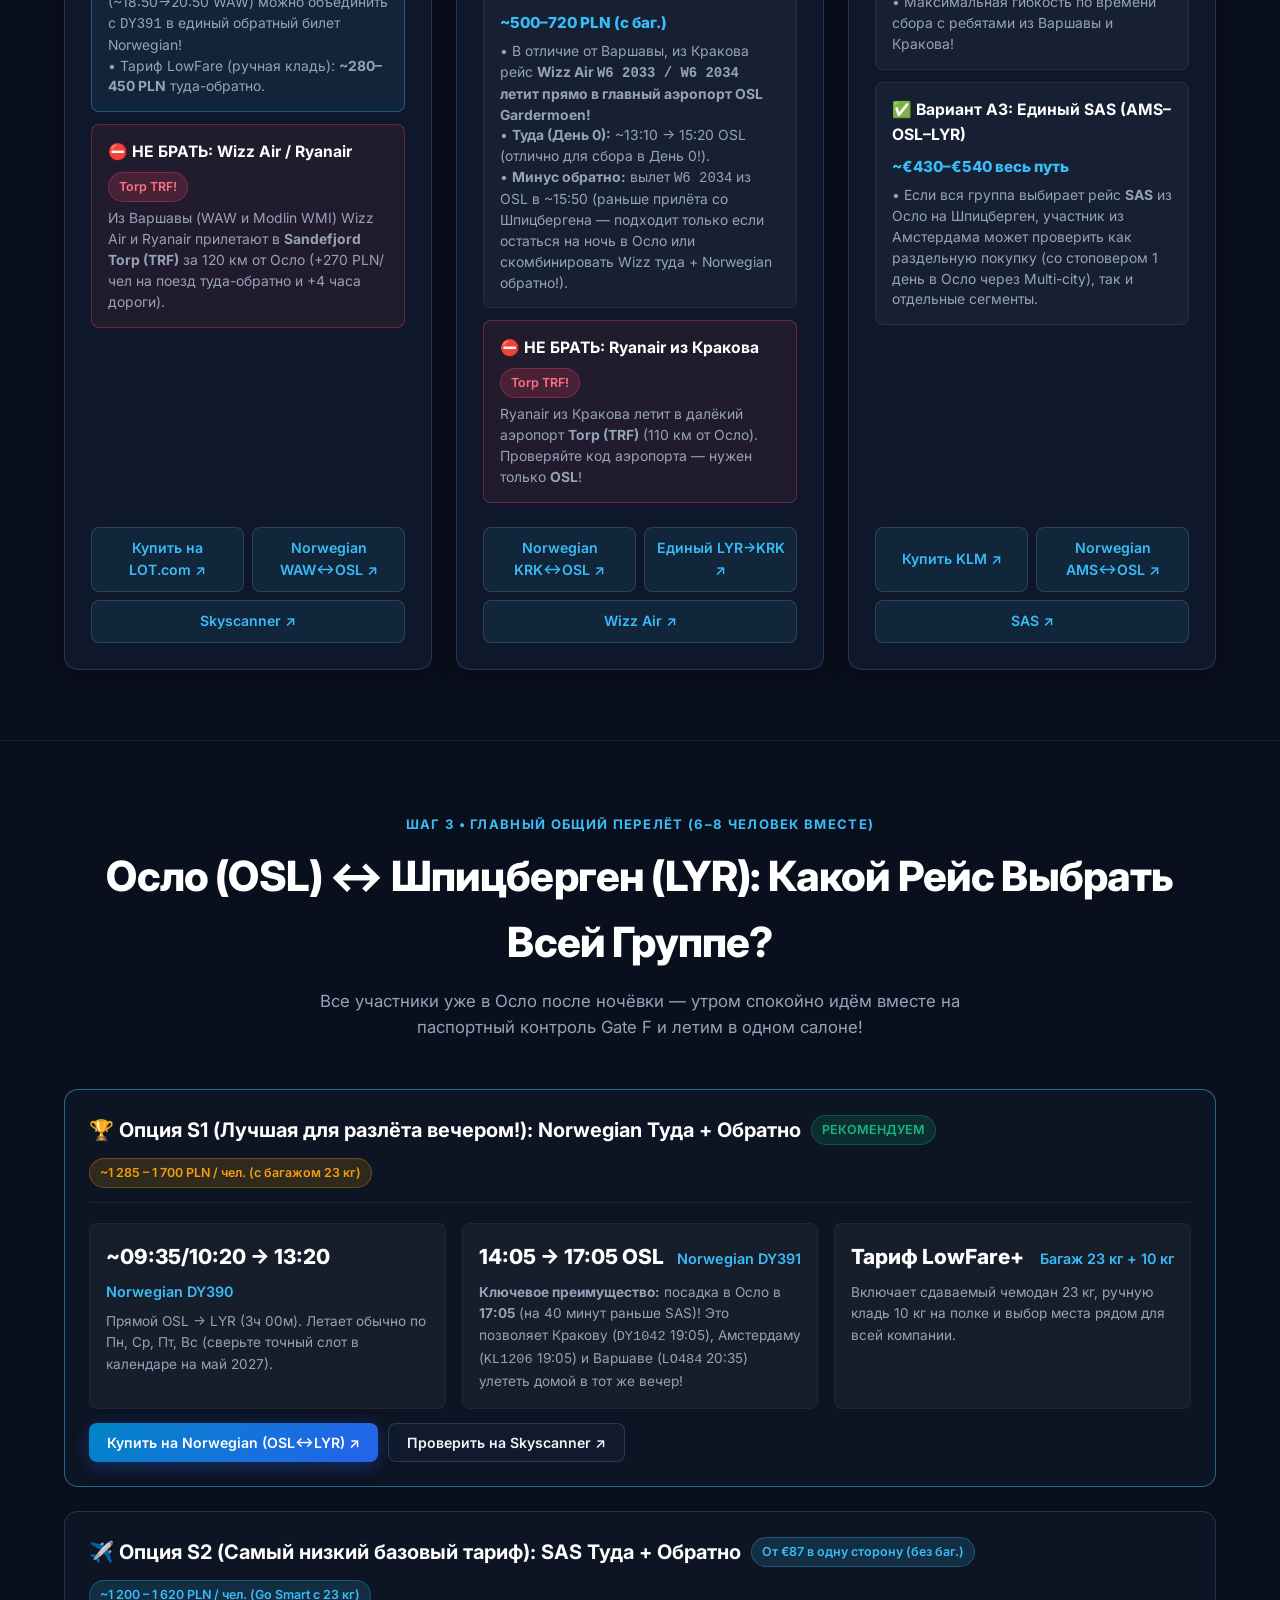
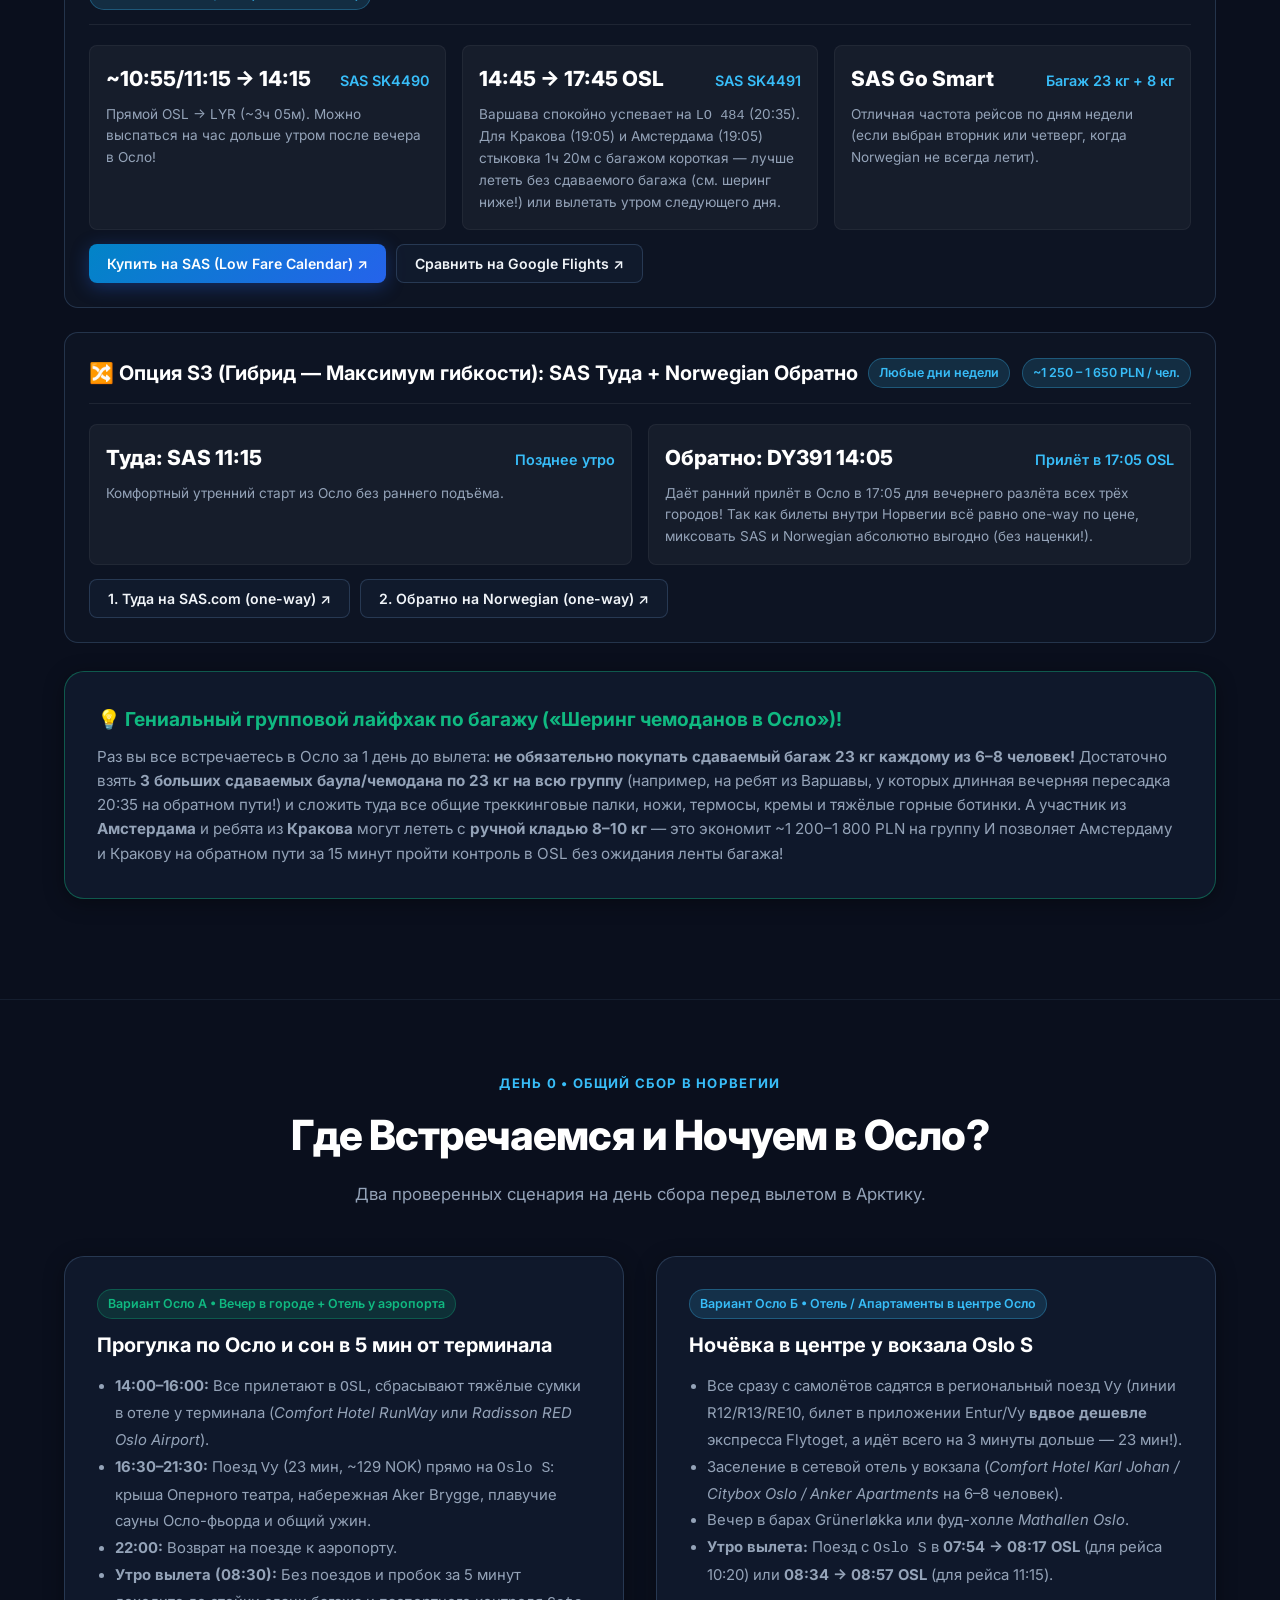
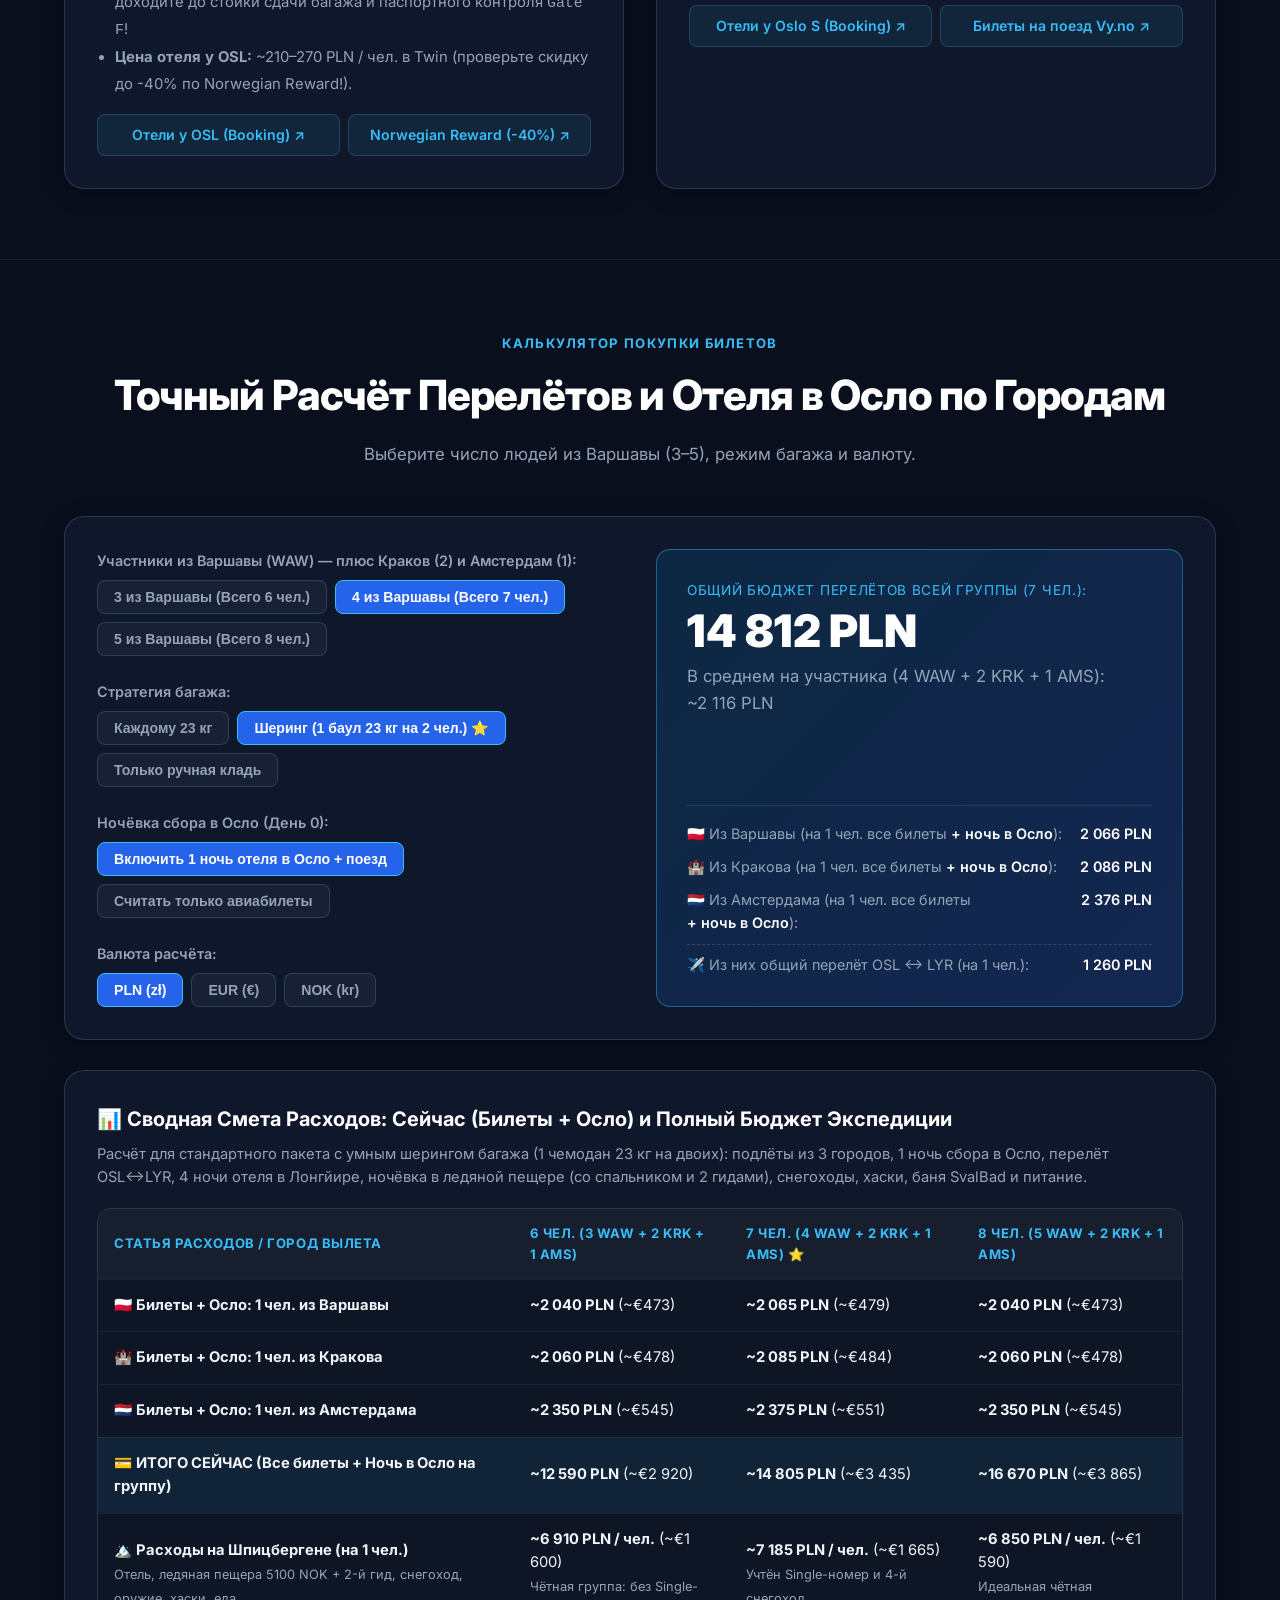
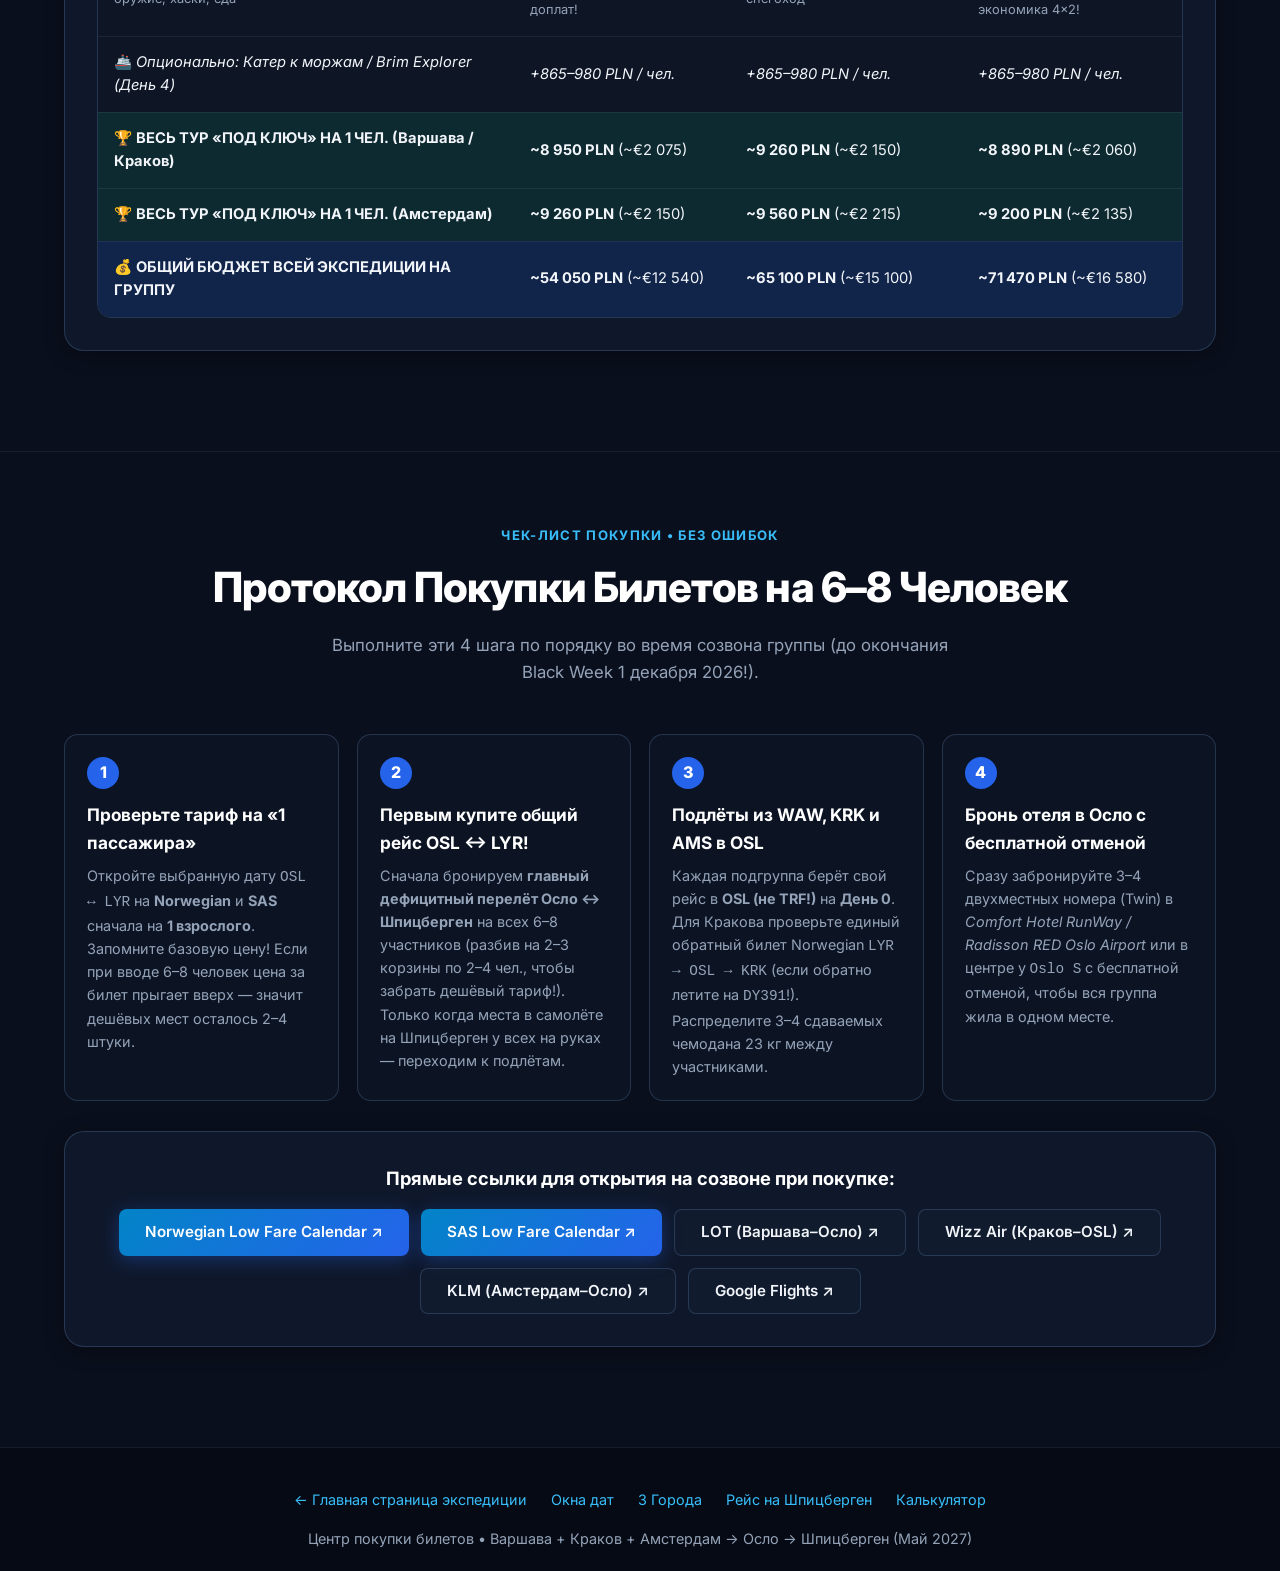
==== commit 88ea244d: "feat(mobile): improve responsive layout, touch targets, tables, and mobile nav" ====
--- a/flights.html
+++ b/flights.html
@@ -12,7 +12,7 @@
   <style>
     .hub-grid-3 {
       display: grid;
-      grid-template-columns: repeat(auto-fit, minmax(330px, 1fr));
+      grid-template-columns: repeat(auto-fit, minmax(min(100%, 320px), 1fr));
       gap: 24px;
     }
     .city-card {
@@ -25,6 +25,7 @@
       justify-content: space-between;
       box-shadow: var(--shadow-subtle);
       transition: border-color 0.25s ease, transform 0.25s ease;
+      min-width: 0;
     }
     .city-card:hover {
       border-color: var(--border-accent);
@@ -34,6 +35,7 @@
       display: flex;
       justify-content: space-between;
       align-items: center;
+      flex-wrap: wrap;
       gap: 10px;
       margin-bottom: 16px;
       padding-bottom: 14px;
@@ -87,7 +89,7 @@
     }
     .window-tabs {
       display: grid;
-      grid-template-columns: repeat(auto-fit, minmax(240px, 1fr));
+      grid-template-columns: repeat(auto-fit, minmax(min(100%, 240px), 1fr));
       gap: 14px;
       margin-bottom: 28px;
     }
@@ -100,6 +102,7 @@
       text-align: left;
       color: var(--text-main);
       transition: all 0.2s ease;
+      min-width: 0;
     }
     .window-tab:hover {
       border-color: var(--border-accent);
@@ -121,11 +124,14 @@
     }
     .matrix-table-wrap {
       overflow-x: auto;
+      -webkit-overflow-scrolling: touch;
       border-radius: var(--radius-md);
       border: 1px solid var(--border-glass);
+      max-width: 100%;
     }
     table.matrix-table {
       width: 100%;
+      min-width: 620px;
       border-collapse: collapse;
       background: rgba(14, 22, 38, 0.88);
       font-size: 0.92rem;
@@ -148,7 +154,7 @@
     }
     .step-protocol-grid {
       display: grid;
-      grid-template-columns: repeat(auto-fit, minmax(250px, 1fr));
+      grid-template-columns: repeat(auto-fit, minmax(min(100%, 240px), 1fr));
       gap: 18px;
     }
     .protocol-card {
@@ -157,6 +163,7 @@
       border-radius: var(--radius-md);
       padding: 22px;
       position: relative;
+      min-width: 0;
     }
     .protocol-num {
       display: inline-flex;
@@ -174,6 +181,45 @@
       background: rgba(244, 63, 94, 0.18);
       color: #fb7185;
       border: 1px solid rgba(244, 63, 94, 0.35);
+    }
+    @media (max-width: 768px) {
+      .city-card {
+        padding: 18px 14px;
+      }
+      .city-name {
+        font-size: 1.12rem;
+      }
+      .option-box {
+        padding: 12px 13px;
+      }
+      .option-airline {
+        font-size: 0.92rem;
+      }
+      .option-details {
+        font-size: 0.84rem;
+      }
+      .window-tabs {
+        gap: 10px;
+        margin-bottom: 20px;
+      }
+      .window-tab {
+        padding: 14px;
+      }
+      .window-tab-title {
+        font-size: 0.95rem;
+      }
+      table.matrix-table {
+        font-size: 0.82rem;
+      }
+      table.matrix-table th, table.matrix-table td {
+        padding: 10px 12px;
+      }
+      .protocol-card {
+        padding: 18px 16px;
+      }
+      .quick-buy-bar .btn {
+        width: 100%;
+      }
     }
   </style>
 </head>
@@ -288,6 +334,7 @@
           <h3 id="winTitle" style="font-size: 1.3rem; color: #fff;">Окно 1: Встреча в Осло Вс 2 мая → Шпицберген Пн 3 мая – Пт 7 мая 2027</h3>
           <span class="badge badge-success" id="winBadge">Самые дешёвые тарифы OSL↔LYR и будний прилёт!</span>
         </div>
+        <div class="mobile-scroll-hint">← Прокрутите таблицу вбок →</div>
         <div class="matrix-table-wrap">
           <table class="matrix-table">
             <thead>
@@ -344,7 +391,7 @@
           <div style="font-size: 0.85rem; font-weight: 700; color: var(--accent-cyan); margin-bottom: 10px; text-transform: uppercase; letter-spacing: 0.04em;">
             🛒 Быстрый поиск билетов именно под выбранное окно дат (Google Flights + Booking):
           </div>
-          <div style="display: flex; gap: 10px; flex-wrap: wrap;">
+          <div class="quick-buy-bar" style="display: flex; gap: 10px; flex-wrap: wrap;">
             <a id="lnkOslLyr" href="https://www.google.com/travel/flights?q=Flights+from+OSL+to+LYR+on+2027-05-03+through+2027-05-07&curr=PLN" target="_blank" rel="noopener" class="btn btn-primary" style="padding: 9px 16px; font-size: 0.86rem;">1. Найти общий OSL ↔ LYR ↗</a>
             <a id="lnkWawOsl" href="https://www.google.com/travel/flights?q=Nonstop+flights+from+WAW+to+OSL+on+2027-05-02+through+2027-05-07&curr=PLN" target="_blank" rel="noopener" class="btn btn-secondary" style="padding: 9px 16px; font-size: 0.86rem;">🇵🇱 WAW ↔ OSL ↗</a>
             <a id="lnkKrkOsl" href="https://www.google.com/travel/flights?q=Nonstop+flights+from+KRK+to+OSL+on+2027-05-02+through+2027-05-07&curr=PLN" target="_blank" rel="noopener" class="btn btn-secondary" style="padding: 9px 16px; font-size: 0.86rem;">🏰 KRK ↔ OSL ↗</a>
@@ -410,10 +457,10 @@
             </div>
           </div>
 
-          <div style="display: flex; gap: 8px; flex-wrap: wrap; margin-top: 12px;">
-            <a href="https://www.lot.com/pl/pl" target="_blank" rel="noopener" class="activity-btn" style="flex: 1;">Купить на LOT.com ↗</a>
-            <a href="https://www.norwegian.com/pl/kalendarz-niskich-cen/?D_City=WAW&A_City=OSL&TripType=2&D_Month=202705&R_Month=202705&CurrencyCode=PLN" target="_blank" rel="noopener" class="activity-btn" style="flex: 1;">Norwegian WAW↔OSL ↗</a>
-            <a href="https://www.skyscanner.pl/transport/loty/waw/osl/270502/270507/" target="_blank" rel="noopener" class="activity-btn" style="flex: 1;">Skyscanner ↗</a>
+          <div class="buy-btn-row" style="margin-top: 12px;">
+            <a href="https://www.lot.com/pl/pl" target="_blank" rel="noopener" class="activity-btn">Купить на LOT.com ↗</a>
+            <a href="https://www.norwegian.com/pl/kalendarz-niskich-cen/?D_City=WAW&A_City=OSL&TripType=2&D_Month=202705&R_Month=202705&CurrencyCode=PLN" target="_blank" rel="noopener" class="activity-btn">Norwegian WAW↔OSL ↗</a>
+            <a href="https://www.skyscanner.pl/transport/loty/waw/osl/270502/270507/" target="_blank" rel="noopener" class="activity-btn">Skyscanner ↗</a>
           </div>
         </div>
 
@@ -461,10 +508,10 @@
             </div>
           </div>
 
-          <div style="display: flex; gap: 8px; flex-wrap: wrap; margin-top: 12px;">
-            <a href="https://www.norwegian.com/pl/kalendarz-niskich-cen/?D_City=KRK&A_City=OSL&TripType=2&D_Month=202705&R_Month=202705&CurrencyCode=PLN" target="_blank" rel="noopener" class="activity-btn" style="flex: 1;">Norwegian KRK↔OSL ↗</a>
-            <a href="https://www.norwegian.com/pl/kalendarz-niskich-cen/?D_City=LYR&A_City=KRK&TripType=1&D_Month=202705&CurrencyCode=PLN" target="_blank" rel="noopener" class="activity-btn" style="flex: 1;">Единый LYR→KRK ↗</a>
-            <a href="https://www.wizzair.com/pl-pl" target="_blank" rel="noopener" class="activity-btn" style="flex: 1;">Wizz Air ↗</a>
+          <div class="buy-btn-row" style="margin-top: 12px;">
+            <a href="https://www.norwegian.com/pl/kalendarz-niskich-cen/?D_City=KRK&A_City=OSL&TripType=2&D_Month=202705&R_Month=202705&CurrencyCode=PLN" target="_blank" rel="noopener" class="activity-btn">Norwegian KRK↔OSL ↗</a>
+            <a href="https://www.norwegian.com/pl/kalendarz-niskich-cen/?D_City=LYR&A_City=KRK&TripType=1&D_Month=202705&CurrencyCode=PLN" target="_blank" rel="noopener" class="activity-btn">Единый LYR→KRK ↗</a>
+            <a href="https://www.wizzair.com/pl-pl" target="_blank" rel="noopener" class="activity-btn">Wizz Air ↗</a>
           </div>
         </div>
 
@@ -510,10 +557,10 @@
             </div>
           </div>
 
-          <div style="display: flex; gap: 8px; flex-wrap: wrap; margin-top: 12px;">
-            <a href="https://www.klm.nl/en" target="_blank" rel="noopener" class="activity-btn" style="flex: 1;">Купить KLM ↗</a>
-            <a href="https://www.norwegian.com/en/low-fare-calendar/?D_City=AMS&A_City=OSL&TripType=2&D_Month=202705&R_Month=202705&CurrencyCode=EUR" target="_blank" rel="noopener" class="activity-btn" style="flex: 1;">Norwegian AMS↔OSL ↗</a>
-            <a href="https://www.flysas.com/en/low-fare-calendar/" target="_blank" rel="noopener" class="activity-btn" style="flex: 1;">SAS ↗</a>
+          <div class="buy-btn-row" style="margin-top: 12px;">
+            <a href="https://www.klm.nl/en" target="_blank" rel="noopener" class="activity-btn">Купить KLM ↗</a>
+            <a href="https://www.norwegian.com/en/low-fare-calendar/?D_City=AMS&A_City=OSL&TripType=2&D_Month=202705&R_Month=202705&CurrencyCode=EUR" target="_blank" rel="noopener" class="activity-btn">Norwegian AMS↔OSL ↗</a>
+            <a href="https://www.flysas.com/en/low-fare-calendar/" target="_blank" rel="noopener" class="activity-btn">SAS ↗</a>
           </div>
         </div>
       </div>
@@ -669,9 +716,9 @@
             <li><strong>Утро вылета (08:30):</strong> Без поездов и пробок за 5 минут доходите до стойки сдачи багажа и паспортного контроля <code>Gate F</code>!</li>
             <li><strong>Цена отеля у OSL:</strong> ~210–270 PLN / чел. в Twin (проверьте скидку до -40% по Norwegian Reward!).</li>
           </ul>
-          <div style="display: flex; gap: 8px; flex-wrap: wrap; margin-top: 16px;">
-            <a href="https://www.booking.com/searchresults.html?ss=Oslo+Airport+Gardermoen&checkin=2027-05-02&checkout=2027-05-03" target="_blank" rel="noopener" class="activity-btn" style="flex: 1;">Отели у OSL (Booking) ↗</a>
-            <a href="https://www.norwegianreward.com/en/earn/hotels" target="_blank" rel="noopener" class="activity-btn" style="flex: 1;">Norwegian Reward (-40%) ↗</a>
+          <div class="buy-btn-row" style="margin-top: 16px;">
+            <a href="https://www.booking.com/searchresults.html?ss=Oslo+Airport+Gardermoen&checkin=2027-05-02&checkout=2027-05-03" target="_blank" rel="noopener" class="activity-btn">Отели у OSL (Booking) ↗</a>
+            <a href="https://www.norwegianreward.com/en/earn/hotels" target="_blank" rel="noopener" class="activity-btn">Norwegian Reward (-40%) ↗</a>
           </div>
         </div>
 
@@ -684,9 +731,9 @@
             <li>Вечер в барах Grünerløkka или фуд-холле <em>Mathallen Oslo</em>.</li>
             <li><strong>Утро вылета:</strong> Поезд с <code>Oslo S</code> в <strong>07:54 → 08:17 OSL</strong> (для рейса 10:20) или <strong>08:34 → 08:57 OSL</strong> (для рейса 11:15).</li>
           </ul>
-          <div style="display: flex; gap: 8px; flex-wrap: wrap; margin-top: 16px;">
-            <a href="https://www.booking.com/searchresults.html?ss=Oslo+Central+Station&checkin=2027-05-02&checkout=2027-05-03" target="_blank" rel="noopener" class="activity-btn" style="flex: 1;">Отели у Oslo S (Booking) ↗</a>
-            <a href="https://www.vy.no/en" target="_blank" rel="noopener" class="activity-btn" style="flex: 1;">Билеты на поезд Vy.no ↗</a>
+          <div class="buy-btn-row" style="margin-top: 16px;">
+            <a href="https://www.booking.com/searchresults.html?ss=Oslo+Central+Station&checkin=2027-05-02&checkout=2027-05-03" target="_blank" rel="noopener" class="activity-btn">Отели у Oslo S (Booking) ↗</a>
+            <a href="https://www.vy.no/en" target="_blank" rel="noopener" class="activity-btn">Билеты на поезд Vy.no ↗</a>
           </div>
         </div>
       </div>
@@ -776,6 +823,7 @@
         <p style="color: var(--text-muted); font-size: 0.92rem; margin-bottom: 18px;">
           Расчёт для стандартного пакета с умным шерингом багажа (1 чемодан 23 кг на двоих): подлёты из 3 городов, 1 ночь сбора в Осло, перелёт OSL↔LYR, 4 ночи отеля в Лонгйире, ночёвка в ледяной пещере (со спальником и 2 гидами), снегоходы, хаски, баня SvalBad и питание.
         </p>
+        <div class="mobile-scroll-hint">← Прокрутите таблицу вбок →</div>
         <div class="matrix-table-wrap">
           <table class="matrix-table">
             <thead>
@@ -926,8 +974,27 @@
       const mobileBtn = document.getElementById('mobileMenuBtn');
       const navMenu = document.getElementById('navMenu');
       if (mobileBtn && navMenu) {
-        mobileBtn.addEventListener('click', () => navMenu.classList.toggle('show'));
-        document.querySelectorAll('.nav-link').forEach(l => l.addEventListener('click', () => navMenu.classList.remove('show')));
+        const closeMenu = () => {
+          navMenu.classList.remove('show');
+          mobileBtn.setAttribute('aria-expanded', 'false');
+          mobileBtn.textContent = '☰';
+        };
+        mobileBtn.setAttribute('aria-expanded', 'false');
+        mobileBtn.addEventListener('click', (e) => {
+          e.stopPropagation();
+          const isOpen = navMenu.classList.toggle('show');
+          mobileBtn.setAttribute('aria-expanded', String(isOpen));
+          mobileBtn.textContent = isOpen ? '✕' : '☰';
+        });
+        document.querySelectorAll('.nav-link').forEach(l => l.addEventListener('click', closeMenu));
+        document.addEventListener('click', (e) => {
+          if (navMenu.classList.contains('show') && !navMenu.contains(e.target) && !mobileBtn.contains(e.target)) {
+            closeMenu();
+          }
+        });
+        document.addEventListener('keydown', (e) => {
+          if (e.key === 'Escape') closeMenu();
+        });
       }
 
       // Window Tabs Data
--- a/styles.css
+++ b/styles.css
@@ -27,6 +27,13 @@
   --font-sans: 'Inter', -apple-system, BlinkMacSystemFont, 'Segoe UI', Roboto, Helvetica, Arial, sans-serif;
 }
 
+html {
+  scroll-behavior: smooth;
+  scroll-padding-top: 84px;
+  overflow-x: hidden;
+  -webkit-text-size-adjust: 100%;
+}
+
 * {
   box-sizing: border-box;
   margin: 0;
@@ -135,7 +142,9 @@
 .hero-badge {
   display: inline-flex;
   align-items: center;
-  gap: 8px;
+  justify-content: center;
+  flex-wrap: wrap;
+  gap: 6px 8px;
   padding: 6px 16px;
   border-radius: var(--radius-full);
   background: rgba(56, 189, 248, 0.1);
@@ -144,6 +153,8 @@
   font-size: 0.88rem;
   font-weight: 600;
   margin-bottom: 24px;
+  max-width: 100%;
+  text-align: center;
 }
 
 .hero h1 {
@@ -176,6 +187,8 @@
 .btn {
   display: inline-flex;
   align-items: center;
+  justify-content: center;
+  text-align: center;
   gap: 10px;
   padding: 12px 26px;
   font-size: 0.95rem;
@@ -184,6 +197,7 @@
   cursor: pointer;
   transition: all 0.25s cubic-bezier(0.16, 1, 0.3, 1);
   border: none;
+  line-height: 1.35;
 }
 
 .btn-primary {
@@ -215,7 +229,7 @@
 /* KPI Grid */
 .kpi-grid {
   display: grid;
-  grid-template-columns: repeat(auto-fit, minmax(220px, 1fr));
+  grid-template-columns: repeat(auto-fit, minmax(min(100%, 220px), 1fr));
   gap: 20px;
   margin-top: 30px;
 }
@@ -347,7 +361,8 @@
   color: #fff;
   display: flex;
   align-items: center;
-  gap: 10px;
+  flex-wrap: wrap;
+  gap: 8px 10px;
 }
 
 .badge {
@@ -378,7 +393,7 @@
 
 .flight-legs {
   display: grid;
-  grid-template-columns: repeat(auto-fit, minmax(280px, 1fr));
+  grid-template-columns: repeat(auto-fit, minmax(min(100%, 260px), 1fr));
   gap: 16px;
 }
 
@@ -387,12 +402,15 @@
   border: 1px solid rgba(255, 255, 255, 0.05);
   padding: 16px;
   border-radius: var(--radius-sm);
+  min-width: 0;
 }
 
 .flight-time-row {
   display: flex;
   justify-content: space-between;
   align-items: baseline;
+  flex-wrap: wrap;
+  gap: 6px 10px;
   margin-bottom: 8px;
 }
 
@@ -534,7 +552,7 @@
 /* Activities Grid */
 .activities-grid {
   display: grid;
-  grid-template-columns: repeat(auto-fit, minmax(320px, 1fr));
+  grid-template-columns: repeat(auto-fit, minmax(min(100%, 300px), 1fr));
   gap: 24px;
 }
 
@@ -547,6 +565,7 @@
   flex-direction: column;
   justify-content: space-between;
   transition: transform 0.25s ease, border-color 0.25s ease;
+  min-width: 0;
 }
 
 .activity-card:hover {
@@ -557,6 +576,9 @@
 .activity-badge-row {
   display: flex;
   justify-content: space-between;
+  align-items: center;
+  flex-wrap: wrap;
+  gap: 8px;
   margin-bottom: 14px;
 }
 
@@ -580,6 +602,8 @@
   display: flex;
   justify-content: space-between;
   align-items: center;
+  flex-wrap: wrap;
+  gap: 8px;
 }
 
 .activity-price {
@@ -687,7 +711,7 @@
 }
 
 .calc-total-value {
-  font-size: 2.8rem;
+  font-size: clamp(2rem, 6vw, 2.8rem);
   font-weight: 900;
   color: #fff;
   line-height: 1.1;
@@ -695,7 +719,7 @@
 }
 
 .calc-subtotal-value {
-  font-size: 1.1rem;
+  font-size: 1.05rem;
   color: var(--text-muted);
   margin-bottom: 20px;
 }
@@ -712,6 +736,8 @@
 .calc-breakdown-item {
   display: flex;
   justify-content: space-between;
+  align-items: baseline;
+  gap: 12px;
   font-size: 0.9rem;
   color: var(--text-muted);
 }
@@ -719,12 +745,14 @@
 .calc-breakdown-item span:last-child {
   font-weight: 600;
   color: #fff;
+  white-space: nowrap;
+  flex-shrink: 0;
 }
 
 /* Checklist Section */
 .checklist-grid {
   display: grid;
-  grid-template-columns: repeat(auto-fit, minmax(280px, 1fr));
+  grid-template-columns: repeat(auto-fit, minmax(min(100%, 260px), 1fr));
   gap: 20px;
 }
 
@@ -755,9 +783,11 @@
 }
 
 .check-item input[type="checkbox"] {
-  width: 18px;
-  height: 18px;
-  margin-top: 3px;
+  width: 20px;
+  height: 20px;
+  min-width: 20px;
+  flex-shrink: 0;
+  margin-top: 2px;
   accent-color: var(--accent-cyan);
   cursor: pointer;
 }
@@ -792,28 +822,266 @@
 }
 
 /* Responsive */
-@media (max-width: 868px) {
+.buy-btn-row {
+  display: flex;
+  gap: 8px;
+  flex-wrap: wrap;
+}
+
+.buy-btn-row .activity-btn {
+  width: auto;
+  flex: 1 1 115px;
+  padding: 9px 10px;
+  min-height: 40px;
+}
+
+.mobile-scroll-hint {
+  display: none;
+  font-size: 0.78rem;
+  color: var(--accent-cyan);
+  margin-bottom: 8px;
+  text-align: right;
+  opacity: 0.9;
+}
+
+@media (max-width: 1024px) {
   .nav-menu {
     display: none;
     position: absolute;
     top: 72px;
     left: 0;
     width: 100%;
-    background: var(--bg-primary);
+    background: rgba(10, 15, 29, 0.98);
+    backdrop-filter: blur(18px);
     flex-direction: column;
-    padding: 20px;
-    border-bottom: 1px solid var(--border-glass);
+    gap: 6px;
+    padding: 14px 20px 20px;
+    border-bottom: 1px solid var(--border-accent);
+    box-shadow: 0 18px 40px rgba(0, 0, 0, 0.55);
   }
   
   .nav-menu.show {
     display: flex;
   }
+
+  .nav-link {
+    display: block;
+    padding: 12px 14px;
+    font-size: 1rem;
+    border-radius: var(--radius-sm);
+  }
   
   .nav-btn-mobile {
-    display: block;
+    display: inline-flex;
+    align-items: center;
+    justify-content: center;
+    min-width: 44px;
+    min-height: 44px;
   }
   
   .calc-container {
     grid-template-columns: 1fr;
-  }
-}
+    gap: 24px;
+  }
+}
+
+@media (max-width: 768px) {
+  body {
+    background-attachment: scroll;
+  }
+
+  .container {
+    padding: 0 16px;
+  }
+
+  .nav-container {
+    height: 64px;
+  }
+
+  .nav-menu {
+    top: 64px;
+  }
+
+  .brand-logo {
+    font-size: 1.05rem;
+    gap: 8px;
+  }
+
+  .brand-icon {
+    font-size: 1.35rem;
+  }
+
+  .hero {
+    padding: 44px 0 36px;
+  }
+
+  .hero h1 {
+    font-size: clamp(1.9rem, 7.5vw, 2.6rem);
+    margin-bottom: 14px;
+  }
+
+  .hero-badge {
+    font-size: 0.78rem;
+    padding: 6px 12px;
+    border-radius: var(--radius-md);
+    margin-bottom: 18px;
+  }
+
+  .hero-subtitle {
+    font-size: 0.98rem;
+    margin-bottom: 24px;
+  }
+
+  .hero-actions {
+    flex-direction: column;
+    align-items: stretch;
+    gap: 10px;
+    margin-bottom: 32px;
+  }
+
+  .hero-actions .btn {
+    width: 100%;
+    padding: 13px 18px;
+  }
+
+  section.section {
+    padding: 46px 0;
+  }
+
+  .section-header {
+    margin-bottom: 28px;
+  }
+
+  .section-title {
+    font-size: clamp(1.45rem, 6vw, 1.95rem);
+  }
+
+  .section-desc {
+    font-size: 0.95rem;
+  }
+
+  .glass-panel {
+    padding: 20px 16px;
+    border-radius: var(--radius-md);
+    margin-bottom: 20px;
+  }
+
+  .flight-route-card {
+    padding: 18px 14px;
+  }
+
+  .route-header {
+    margin-bottom: 14px;
+    padding-bottom: 12px;
+  }
+
+  .route-title {
+    font-size: 1.05rem;
+  }
+
+  .flight-time {
+    font-size: 1.12rem;
+  }
+
+  .kpi-grid {
+    grid-template-columns: repeat(2, minmax(0, 1fr));
+    gap: 12px;
+    margin-top: 20px;
+  }
+
+  .kpi-card {
+    padding: 16px 14px;
+  }
+
+  .kpi-icon {
+    font-size: 1.45rem;
+    margin-bottom: 8px;
+  }
+
+  .kpi-value {
+    font-size: 1.15rem;
+    line-height: 1.25;
+  }
+
+  .kpi-label {
+    font-size: 0.74rem;
+    letter-spacing: 0.03em;
+  }
+
+  .day-header {
+    padding: 16px;
+    gap: 12px;
+  }
+
+  .day-header-left {
+    flex-direction: column;
+    align-items: flex-start;
+    gap: 8px;
+  }
+
+  .day-number-badge {
+    font-size: 0.82rem;
+    padding: 4px 10px;
+  }
+
+  .day-title {
+    font-size: 1.02rem;
+    line-height: 1.35;
+  }
+
+  .day-body {
+    padding: 16px;
+  }
+
+  .timeline-step {
+    padding-left: 22px;
+  }
+
+  .activity-card {
+    padding: 18px 16px;
+  }
+
+  .activity-title {
+    font-size: 1.1rem;
+  }
+
+  .calc-result-box {
+    padding: 20px 16px;
+  }
+
+  .btn-toggle {
+    padding: 10px 13px;
+    font-size: 0.84rem;
+    min-height: 40px;
+  }
+
+  .checklist-group {
+    padding: 18px 16px;
+  }
+
+  .mobile-scroll-hint {
+    display: block;
+  }
+
+  footer.footer {
+    padding: 32px 0;
+  }
+
+  .footer-links {
+    gap: 14px 18px;
+  }
+}
+
+@media (max-width: 420px) {
+  .kpi-grid {
+    grid-template-columns: 1fr;
+  }
+
+  .buy-btn-row .activity-btn {
+    flex: 1 1 100%;
+  }
+
+  .calc-breakdown-item {
+    font-size: 0.84rem;
+  }
+}
